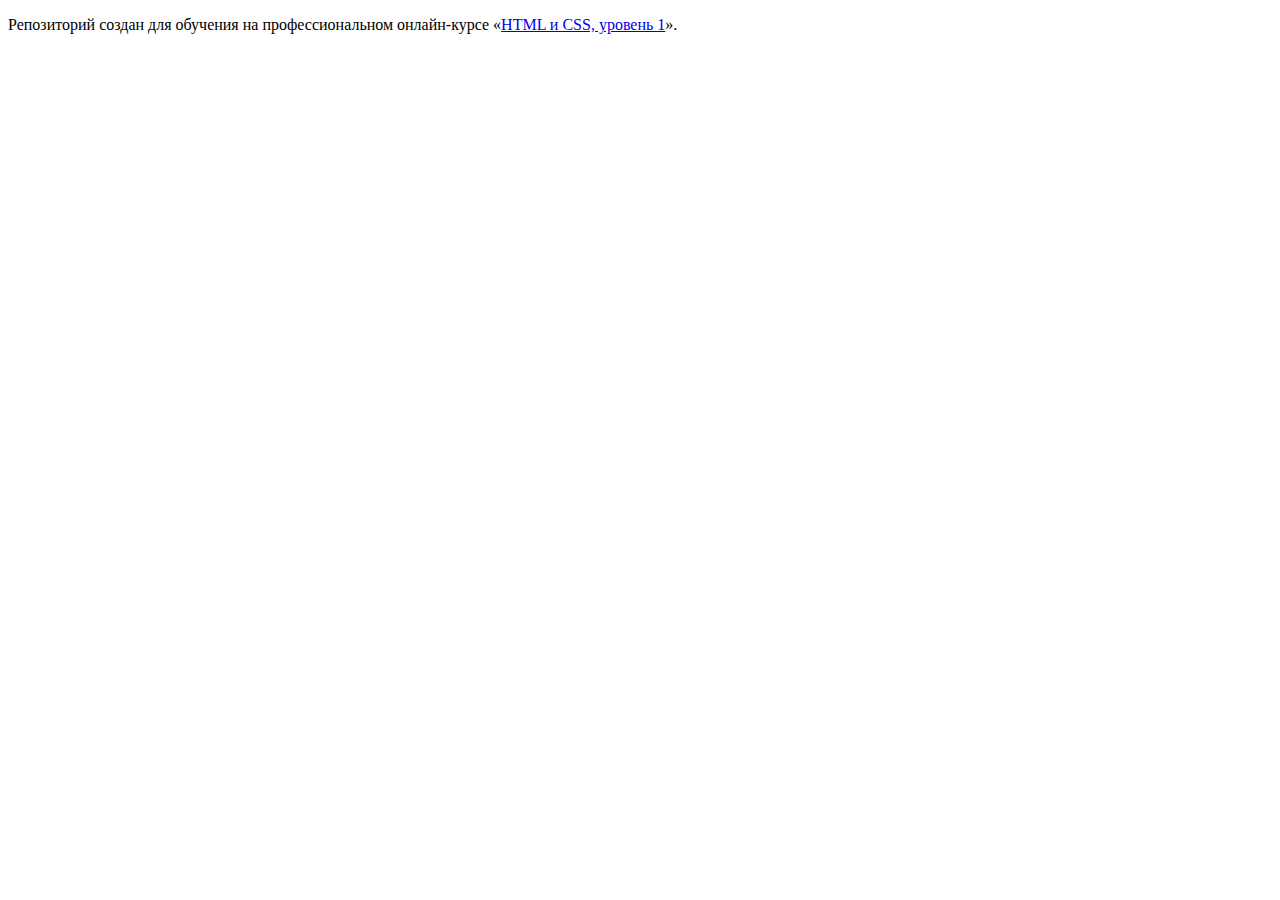
==== index.html @ 7f0ad696 ":hatching_chick:" ====
<!DOCTYPE html>
<html lang="ru">
  <head>
    <meta charset="utf-8">
    <title>HTML Academy: Глейси</title>
  </head>
  <body>

    <p>Репозиторий создан для обучения на профессиональном онлайн‑курсе «<a href="https://htmlacademy.ru/intensive/htmlcss">HTML и CSS, уровень 1</a>».</p>

  </body>
</html>
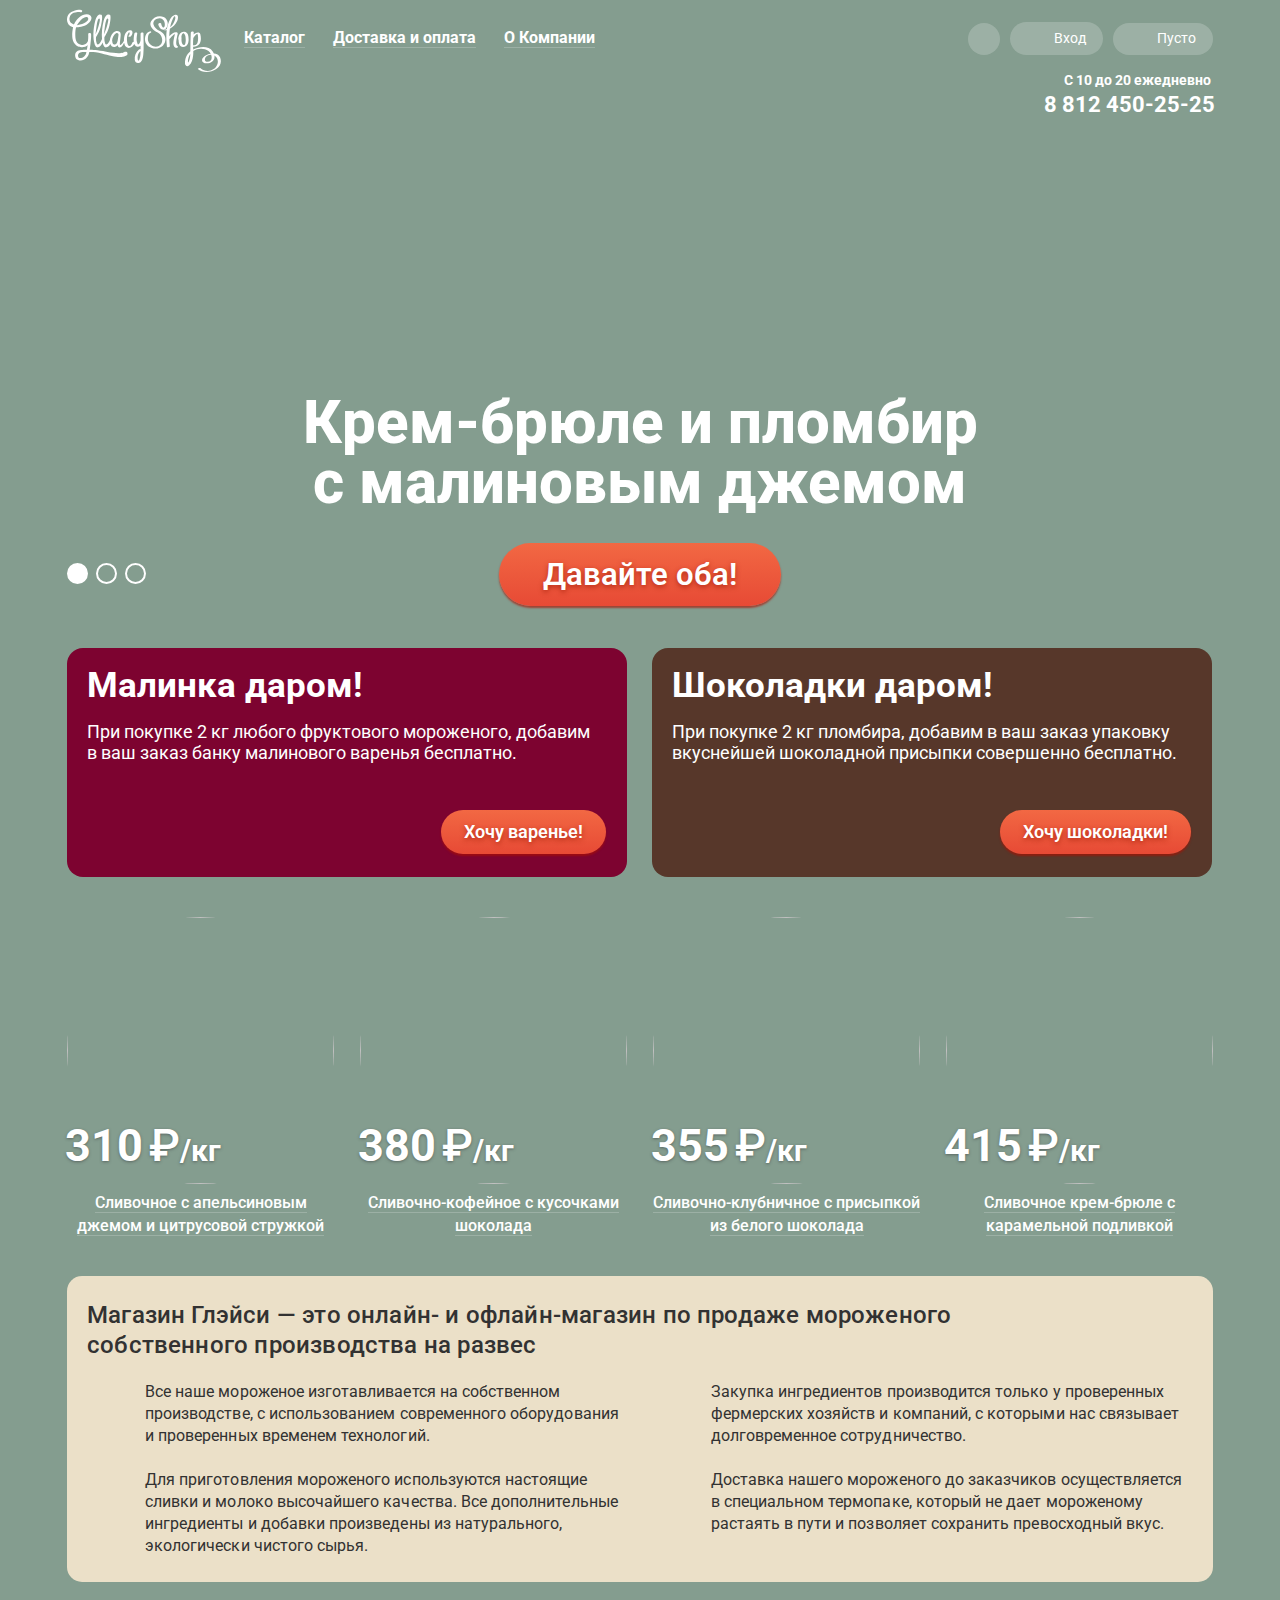
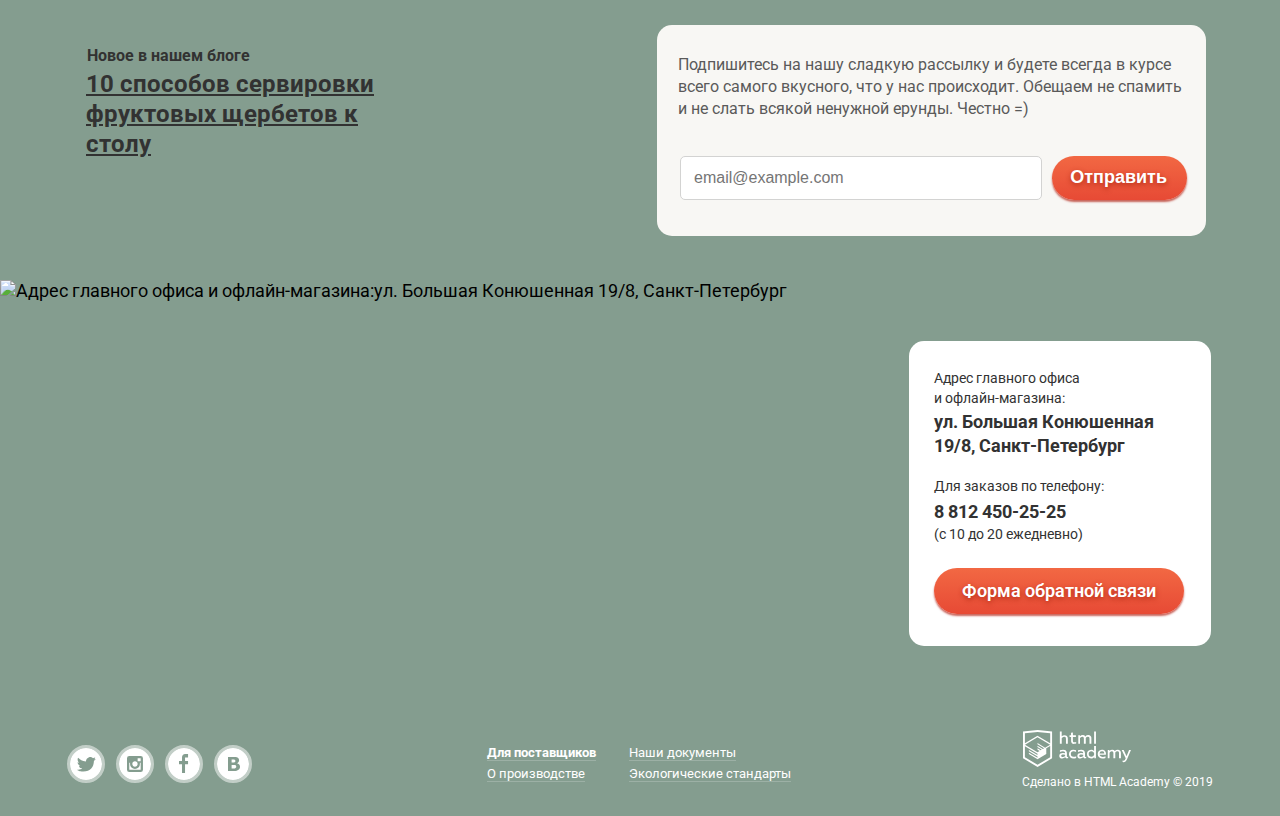
==== commit 428638db: "Дополнительные правки" ====
--- a/index.html
+++ b/index.html
@@ -1,12 +1,303 @@
 <!DOCTYPE html>
 <html lang="ru">
-  <head>
-    <meta charset="utf-8">
-    <title>HTML Academy: Глейси</title>
-  </head>
-  <body>
-
-    <p>Репозиторий создан для обучения на профессиональном онлайн‑курсе «<a href="https://htmlacademy.ru/intensive/htmlcss">HTML и CSS, уровень 1</a>».</p>
-
-  </body>
-</html>
+<head>
+  <meta charset="utf-8">
+  <title>Магазин мороженого «Глейси»</title>
+  <link href="https://fonts.googleapis.com/css?family=Roboto:400,500,700&display=swap&subset=cyrillic-ext" rel="stylesheet">
+  <link href="css/normalize.css" rel="stylesheet">
+  <link href="css/style.css" rel="stylesheet">
+</head>
+
+<body>
+  <input class="visually-hidden" type="radio" id="product-1" name="toggle" checked>
+  <input class="visually-hidden" type="radio" id="product-2" name="toggle">
+  <input class="visually-hidden" type="radio" id="product-3" name="toggle">
+  
+  <div class="site-wrapper">
+    <div class="container">
+      <header class="main-header">
+          <nav class="main-navigation">
+            <div class="logo" aria-label="логотип Gllacy Shop">
+               <svg xmlns="http://www.w3.org/2000/svg" width="154" height="64" viewBox="0 0 154 64">
+                  <g fill="#FFF">
+                      <path d="M59.292 42.755c-.833-.25-2.153.373-2.153.373s-3.027 2.513-17.84-.378c-10.908-2.129-16.583-1.917-16.583-1.917s1.833-12.5 1.333-16c0 0 0-.917-1.083-.917s-1.75.417-1.75 1 .167 4.417-.25 7.083c0 0-1.417 4.251-6.167 3.917s-5.75-3.75-6.167-6.083-.666-8.833.584-11.5c0 0 7.167.25 11.667-3.583s4.25-7.167 2.083-8.583S15.883 5 12.049 8.5s-5.083 7-5.083 7-5.625-1.208-4.333-7.083C3.982 2.277 12.393 3 12.393 3c1.75.333 1.823.5 2.406-.083s1-2.083-1.75-2.167S2.049 2.021.466 7.5c-1.685 5.828 1.435 9.997 5.622 10.643 0 0-2.288 10.107.545 15.107s6.94 4.917 8.595 4.917 4.572-.916 5.405-2.25c0 0-.393 3.581-.724 4.88 0 0-6.935-.095-9.109 1.036-3.688 1.917-2.917 6.48-1.5 8.104 1.204 1.38 4.812 2.125 7.417.896 2.705-1.277 4.865-3.739 5.549-7.697 0 0 6.368-.469 12.534 1.364s14.756 3.556 17.34 3.556 8.046-.738 8.327-2.889c.186-1.438-.342-2.162-1.175-2.412zM15.862 9.328s3.281-2.5 4.844-.938c0 0 1.25 1.281.094 2.812-.656.869-2.396 3.589-10.656 4.938-.001.001 2.593-4.562 5.718-6.812zm.265 38.906s-4.531 2.469-5.047-.875c-.333-2.158.89-3.18 1.687-3.57s1.875-.879 6.579-.711c0 0 0 3.328-3.219 5.156z"/>
+                      <path d="M73.576 24.477l-.002 6.77c-.007.038-.019.075-.021.115-.035.931-.418 1.734-.861 2.537a5.56 5.56 0 0 1-1.18 1.463c-.533.469-.877-.564-1.078-.985-1.391-2.915-.726-6.812-.187-9.862.257-1.454-2.706-1.077-2.936.222-.334 1.888-.869 5.118-.547 7.906-.587.101-1.167.366-1.341.737-.511 1.088-2.009 4.704-3.833 3.258-1.319-1.046-1.461-3.743-1.6-5.268-.191-2.111.154-4.267.816-6.266-.058.173 1.14-2.823 1.67-1.703.326.69.032 2.641-.608 3.122-1.571 1.182.875 1.67 1.824.956 1.802-1.356 3.05-5.708-.074-6.232-3.464-.581-5.438 2.923-6.163 5.697-.335 1.279-.563 3.074-.504 4.886-.481.832-2.097 3.533-3.047 4.026-1.125.584-1.104-.229-1.062-.75s.542-5.146.813-8.271c.175-2.014-.062-2.771-.5-3.646s-3.994-2.825-7.146.833c-2.183 2.534-2.912 4.927-3.08 7.054-.213.425-.443.873-.71 1.362-1.5 2.75-3.384 3.909-4.062 2-.594-1.672-.906-3.703-.75-6.188.005-.088 3.5-5 5.062-11.75s1.25-10.062.438-10.625-4.25-1.938-6.312 6.25c-1.523 6.047-2.137 12.5-1.565 17.879a41.603 41.603 0 0 1-1.229 2.434c-1.5 2.75-3.384 3.909-4.062 2-.594-1.672-.906-3.703-.75-6.188.005-.088 3.5-5 5.062-11.75s1.25-10.062.438-10.625-4.25-1.938-6.312 6.25-2.465 17.126-.5 23.125c0 0 1.081 3.375 3.103 3.125 1.671-.207 3.656-1.846 4.829-4.906.144.615.301 1.215.487 1.781 0 0 1.081 3.375 3.103 3.125 1.376-.17 2.964-1.32 4.14-3.423.711 1.839 2.239 3.34 4.213 2.985 2.667-.479 3.218-1.932 3.218-1.932s-.051 2.383 1.657 2.383c1.525 0 2.729-.889 3.938-3.159.409-.77.642-1.218.773-1.481.356 2.144 1.241 4.055 3.018 4.83 2.976 1.298 5.62-1.172 7.167-3.608.473 1.199 1.24 2.156 2.461 2.616 1.338.505 2.659.013 3.772-.928-.005 1.173-.016 2.346-.026 3.519-.584.001-1.239.143-1.547.415-3.203 2.825-4.598 6.241-4.195 10.521.233 2.48 2.576 3.597 4.725 2.662 3.101-1.35 3.57-6.021 3.83-8.836.625-6.829.139-13.939.139-20.791 0-1.293-2.906-.702-2.906.329zM30.252 13.281c.688-2.656 1.329-3.719 1.954-3.719s.938.719.469 3-1.987 8.626-4.094 12.75c0 0 .983-9.374 1.671-12.031zm8.418 0c.688-2.656 1.329-3.719 1.954-3.719s.938.719.469 3-1.987 8.626-4.094 12.75c0 0 .984-9.374 1.671-12.031zm12.859 12.427c-.074.58-.459 4.292-.959 6.292s-.953 2.78-2.583 3.438c-1.704.688-2.438-1.418-2.438-1.418-1.146-3.208.396-6.042 1.667-7.919s2.573-2.096 3.312-1.955a1.36 1.36 0 0 1 1.001 1.562zm21.972 18.056c-.038 2.683-.381 5.377-1.579 7.81-.701.146-1.029-.117-1.239-1.237a10.734 10.734 0 0 1 .049-3.251c.24-2.021 1.382-3.736 2.783-5.153-.007.61-.005 1.22-.014 1.831zM92.301 21.649c-2.541-1.229-4.811-3.29-5.715-6-1.279-3.827 2.928-6.647 6.275-6.474 3.488.181 5.137 3.625 4.967 6.709-.061 1.095-.748 3.557-2.096 2.277-.951-.906-1.369-2.375-1.566-3.632-.191-1.21-3.1-.495-2.898.776.578 3.657 4.527 7.689 7.898 3.863 3.014-3.418 1.656-9.462-2.574-11.233-4.523-1.893-10.135.077-12.529 4.327-2.732 4.85 2.748 9.598 6.629 11.321 6.225 3.338 6.455 14.054-1.818 14.126-3.43.03-6.619-2.438-7.693-5.609-.572-1.688-.279-7.553 2.014-8.003 1.807-.354 1.311-2.04-.453-1.693-3.713.727-5.08 5.515-4.721 8.858.576 5.341 5.578 8.339 10.631 8.295 4.682-.041 8.654-2.929 9.625-7.549.938-4.482-1.912-8.768-5.976-10.359z"/>
+                      <path d="M110.881 37.532c-2.855-1.552-1.223-7.563-.791-9.875.279-1.492 1.555-3.794-.494-4.296-2.385-.584-5.223 1.687-7.277 3.858.012-2.506.17-4.999.553-7.478 3.088-1.576 5.4-3.821 7.182-7.395 1.295-2.604 1.941-7.971-2.461-6.422-3.986 1.403-5.377 6.017-6.619 9.688a29.258 29.258 0 0 0-1.094 4.378c-.398.16-.803.312-1.219.44-1.658.512-1.441 1.407.238.89.275-.085.543-.173.809-.263-.793 5.612-.256 11.49.248 17.02.049.54 2.969-.001 2.898-.777-.227-2.468-.414-4.922-.496-7.364.283-.104.52-.236.633-.387.889-1.175 1.982-2.203 3.08-3.177.299-.261.605-.513.92-.755l.459-.339c.674-.53.799-.543.381-.04-.061.916-.459 1.93-.625 2.832-.549 2.992-2.127 8.889 1.346 10.775.745.403 3.43-.715 2.329-1.313zm-6.486-24.101c.305-.897.715-1.77 1.094-2.636.473-1.082 1.73-4.768 2.645-3.004.729 1.404-.426 3.717-.938 5.067-.83 2.185-2.254 3.95-4.047 5.297.31-1.58.714-3.155 1.246-4.724z"/>
+                      <path d="M121.635 30.527c.006-3.288-.375-7.506-4.303-7.863-4.309-.392-6.006 4.123-6.064 7.49-.004.274.135.456.35.569-.004 3.15.76 7.26 4.508 7.197 4.181-.068 5.505-3.714 5.509-7.393zm-4.998 5.475c-2.441-.971-2.219-5.203-2.053-7.24a.542.542 0 0 0-.246-.525c.301-2.017 1.082-5.03 2.863-3.506 1.416 1.211 1.445 4.148 1.521 5.835.053 1.144-.105 6.224-2.085 5.436zM153.135 48.58c-1.127-2.886-3.588-3.994-6.293-4.128a12.032 12.032 0 0 0-1.133-2.076c-3.91-5.788-13.189-5.019-19.475-1.948-.041-.913-.09-1.824-.129-2.73 2.533.127 5-.852 6.502-2.997 1.676-2.395 1.434-6.632.777-9.314-.619-2.525-3.088-2.072-4.93-1.234-.656.298-1.279.744-1.865 1.261.055-.672.111-1.345.16-2.014.111-1.542-2.842-1.153-2.941.203-.453 6.196-.297 12.366-.441 18.54-4.271 3.862-5.348 7.501-5.391 12.06-.02 2.271 1.934 3.961 3.982 2.386 2.895-2.224 3.771-6.629 4.172-9.984.178-1.491.197-3.009.16-4.528 4.49-2.941 10.635-3.149 15.205-.1.938.626 1.711 1.594 2.262 2.696-1.688.3-3.311.855-4.613 1.482-1.713.825-4.256 2.765-4.131 4.936.098 1.69 1.029 2.638 2.283 2.979.078.033.17.063.299.084 6.135.995 10.703-2.626 9.828-7.737 2.984 1.625 4.107 5.405 3.043 8.66-2.387 7.304-11.584 8.932-16.949 4.054-.574-.523-3.184.577-2.729.992 7.786 7.076 27.058.53 22.347-11.543zm-29.944-1.775c-.102 1.738-.459 3.549-1.145 5.143a22.06 22.06 0 0 1-.801 1.598s-.26.064-.316-.717c.025-2.858.809-5.577 2.346-7.892-.025.623-.048 1.245-.084 1.868zm3.129-17.858a.768.768 0 0 0 .146-.172c.516-.917 1.207-1.728 1.908-2.507.527-.586 1.119-1.138 1.803-1.539.324.162.654.991.777 2.131.303 2.772.439 10.096-3.945 9.407-.209-.033-.57.043-.947.171v-.039c-.06-2.478.075-4.967.258-7.452zm13.08 23.744c-.016-.003-.037-.001-.055-.003-1.689-.398-1.502-1.99-1.289-3.086.492-2.524 3.576-3.883 6.117-3.959 1.284 3.567.296 7.87-4.773 7.048z"/>
+                  </g>
+                </svg>
+            </div>
+     
+            <ul class="site-navigation">
+              <li class="site-navigation-item"><a class="site-navigation-link" href="catalog.html">Каталог</a>
+                <ul class="sub-menu">
+                  <li><span>Новинки</span></li>
+                  <li><a href="catalog.html">Сливочное</a></li>
+                  <li><a href="#">Щербеты</a></li>
+                  <li><a href="#">Фруктовый лед</a></li>
+                  <li><a href="#">Мелорин</a></li>
+                </ul>
+              </li>
+              <li class="site-navigation-item"><a class="site-navigation-link" href="#">Доставка и оплата</a></li>
+              <li class="site-navigation-item"><a class="site-navigation-link" href="#">О Компании</a></li>
+            </ul>
+
+            <ul class="user-navigation">
+              <li class="icon-search">
+                <span class="visually-hidden" aria-label="Поиск по сайту" tabindex="0">Поиск</span>
+                <div class="site-search">
+                  <form action="https://echo.htmlacademy.ru" method="get">
+                    <input type="search" placeholder="Крем-брюле">
+                  </form>
+                </div>
+              </li>
+              <li class="login-icon" tabindex="0"><span>Вход</span>
+                <div class="site-login">
+                  <h2 class="visually-hidden">Личный кабинет</h2>
+                  <form class="login-form" action="https://echo.htmlacademy.ru" method="post">
+                    <p>
+                      <label class="visually-hidden" for="user-login">Логин</label>
+                      <input id="user-login" type="text" name="login" placeholder="email@example.com">
+                    </p>
+                    <p>
+                      <label class="visually-hidden" for="user-password">Пароль</label>
+                      <input id="user-password" type="password" name="password" placeholder="••••••••">
+                    </p>
+                  <div class="login-btn-block">  
+                    <button class="button" type="submit">Войти</button>
+                    <p class="login-help">
+                      <a class="restore" href="#">Забыли пароль?</a>
+                      <a class="registration" href="#">Новая регистрация</a>
+                    </p>
+                  </div>
+                </form>
+              </div>
+              </li>
+
+              <li class="icon-cart" aria-label="Корзина" tabindex="0" ><span>Пусто</span></li>
+            </ul>
+          </nav>
+
+        <div class="phone">
+          <p>C 10 до 20 ежедневно</p>
+          <a class="phone-number" href="tel:+78124502525" aria-label="Номер телефона 8-812-450-25-25">8 812 450-25-25</a>
+        </div>
+      </header>
+      
+        <h1 class="visually-hidden">Магазин мороженого</h1>
+        <section class="slider">
+          <div class="slider-controls">
+            <label for="product-1">Первый</label>
+            <label for="product-2">Второй</label>
+            <label for="product-3">Третий</label>
+          </div>
+          <ul class="slide-list">
+            <li class="slider-item slide" id="slide1">
+              <h3 class="slide-title">Крем-брюле и пломбир с малиновым джемом</h3>
+              <a class="button" href="#">Давайте оба!</a>
+            </li>
+            <li class="slider-item slide" id="slide2">
+              <h3 class="slide-title">Шоколадный пломбир и лимонный сорбет</h3>
+              <a class="button" href="#">Давайте оба!</a>
+            </li>
+            <li class="slider-item slide" id="slide3">
+              <h3 class="slide-title">Пломбир с помадкой и клубничный щербет</h3>
+              <a class="button" href="#">Давайте оба!</a>
+            </li>
+          </ul>
+        </section>
+        
+        <div class="index-columns">
+          <div class="column-raspberries">
+            <h3 class="column-header">Малинка даром!</h3>
+            <p>При покупке 2 кг любого фруктового мороженого, добавим в&nbsp;ваш заказ банку малинового варенья бесплатно.
+            </p>
+            <a class="button"  href="#">Хочу варенье!</a>
+          </div>
+          <div class="column-chocolate">
+            <h3 class="column-header">Шоколадки даром!</h3>
+            <p>При покупке 2 кг пломбира, добавим в ваш заказ упаковку вкуснейшей шоколадной присыпки совершенно бесплатно.
+            </p>
+            <a class="button"  href="#">Хочу шоколадки!</a>
+          </div>
+        </div>
+        
+        <section class="catalog">
+          <ul class="catalog-list">
+            <li class="catalog-item hit">
+              <div class="catalog-image-container">
+                <img src="img/item-1.jpg" width="267" height="267" alt="">
+                <p class="catalog-item-price"><span>310<span class="rub">&#8381;</span></span>/кг</p> 
+              </div>
+              <a class="catalog-item-title" href="catalog-item.html">Сливочное с апельсиновым джемом и цитрусовой стружкой</a>
+              <a href="catalog-item.html" class="button">Быстрый просмотр</a>
+            </li>
+            <li class="catalog-item hit">
+              <div class="catalog-image-container">
+                <img src="img/item-2.jpg" width="267" height="267" alt="">
+                <p class="catalog-item-price"><span>380<span class="rub">&#8381;</span></span>/кг</p>
+              </div>
+                <a class="catalog-item-title" href="catalog-item.html">Сливочно-кофейное с кусочками шоколада</a>
+                <a href="catalog-item.html" class="button">Быстрый просмотр</a>
+            </li>
+            <li class="catalog-item hit">
+              <div class="catalog-image-container">  
+                <img src="img/item-3.jpg" width="267" height="267" alt="">
+                <p class="catalog-item-price"><span>355<span class="rub">&#8381;</span></span>/кг</p>
+              </div>
+                <a class="catalog-item-title" href="catalog-item.html">Сливочно-клубничное с присыпкой из белого шоколада</a>
+                <a href="catalog-item.html" class="button">Быстрый просмотр</a>
+            </li>
+            <li class="catalog-item hit">
+              <div class="catalog-image-container">  
+                <img src="img/item-4.jpg" width="267" height="267" alt="">
+                <p class="catalog-item-price"><span>415<span class="rub">&#8381;</span></span>/кг</p>
+              </div>
+                <a class="catalog-item-title" href="catalog-item.html">Сливочное крем-брюле с карамельной подливкой</a>
+                <a href="catalog-item.html" class="button">Быстрый просмотр</a>
+            </li>
+          </ul>
+        </section>
+
+        <section class="features">
+          <h3>Магазин Глэйси — это онлайн- и офлайн-магазин по продаже мороженого собственного производства на развес</h3>
+
+          <ul class="features-list">
+            <li class="features-element">
+              <p class="feature-icon-icecream">Все наше мороженое изготавливается на собственном производстве, с использованием современного оборудования и проверенных временем технологий.</p>
+            </li>
+            <li class="features-element">
+              <p class="feature-icon-cow">Закупка ингредиентов  производится только у проверенных фермерских хозяйств и компаний, с которыми нас связывает долговременное сотрудничество.</p>
+            </li>
+            <li class="features-element">
+              <p class="feature-icon-leaf">Для приготовления мороженого используются настоящие сливки и молоко высочайшего качества. Все дополнительные ингредиенты и добавки произведены из натурального, экологически чистого сырья.</p>
+            </li>
+            <li class="features-element">
+              <p class="feature-icon-termo">Доставка нашего мороженого до заказчиков осуществляется в специальном термопаке, который не дает мороженому растаять в пути и позволяет сохранить превосходный вкус.</p> 
+            </li>
+          </ul>
+        </section>
+        
+        <div class="index-columns">
+        <article class="blog-news">
+          <h3>Новое в нашем блоге</h3>
+          <a href="#"><span>10&nbsp;способов&nbsp;сервировки фруктовых щербетов к столу</span></a>
+        </article>
+
+        <section class="newsletter">
+          <div class="newsletter-background">
+          <p>Подпишитесь на нашу сладкую рассылку и будете всегда в курсе всего самого вкусного, что у нас происходит. Обещаем&nbsp;не&nbsp;спамить и&nbsp;не слать всякой ненужной ерунды. Честно =)</p>  
+          <form action="https://echo.htmlacademy.ru/courses" method="post">
+            <label class="email visually-hidden" for="email"></label>
+            <input type="email" id="email" name="email" placeholder="email@example.com" value=""/> 
+            <button class="button" type="submit" value="Отправить">Отправить</button>    
+          </form>
+        </div>
+        </section>
+      </div>
+
+    </div>
+   
+
+    <div class="map">
+      <iframe src="https://www.google.com/maps/embed?pb=!1m18!1m12!1m3!1d1998.6271085649978!2d30.32384133311327!3d59.93832952619694!2m3!1f0!2f0!3f0!3m2!1i1024!2i768!4f13.1!3m3!1m2!1s0x4696310fca145cc1%3A0x42b32648d8238007!2z0JHQvtC70YzRiNCw0Y8g0JrQvtC90Y7RiNC10L3QvdCw0Y8g0YPQuy4sIDE5LzgsINCh0LDQvdC60YIt0J_QtdGC0LXRgNCx0YPRgNCzLCAxOTExODY!5e0!3m2!1sru!2sru!4v1582810700700!5m2!1sru!2sru" style="border:0;" allowfullscreen=""></iframe>
+      <img src="img/map.png" width="1200" height="430" alt="Адрес главного офиса и офлайн-магазина:ул. Большая Конюшенная 19/8, Санкт-Петербург">
+    
+      <div class="feedback-container">
+        <div class="feedback">
+          <p>Адрес главного офиса и&nbsp;офлайн-магазина:</p>
+          <span class="feedback-adress">ул. Большая Конюшенная 19/8, Санкт-Петербург</span>
+          <p>Для заказов по телефону:</p>
+          <a class="feedback-phone" href="tel:+78124502525" aria-label="Номер телефона 8-812-450-25-25">8 812 450-25-25</a>
+          <p>(с 10 до 20 ежедневно)</p>
+          <a class="button feedback-button" href="">Форма обратной связи</a>
+        </div>
+      </div>
+
+    </div>
+
+<footer class="main-footer">
+  <ul class="socials" aria-label="Социальные сети">
+    <li>
+      <a class="social-button" href="#" aria-label="Твиттер">
+        <svg xmlns="http://www.w3.org/2000/svg" width="32" height="32" viewBox="0 0 32 32">
+          <path fill="#FFF" d="M16 0C7.164 0 0 7.164 0 16c0 8.837 7.164 16 16 16 8.837 0 16-7.163 16-16 0-8.836-7.163-16-16-16zm7.944 12.809c-.251 6.516-3.463 10.832-10.992 10.702h-.486c-.447 0-4.543-.443-5.344-1.823 2.479.19 4.247-.406 5.12-1.136-1.048-.289-2.923-.461-3.251-2.848.384.104.618.221 1.299.113-1.307-.824-2.758-1.519-2.679-3.643.311.317 1.164.518 1.46.457-.768-.233-2.149-3.244-.974-4.781 1.984 1.79 4.075 3.482 7.804 3.643.227-2.214 1.24-3.699 3.168-4.325 1.84-.479 3.255.26 3.901 1.138.737-.224 1.453-.466 2.193-.685-.004.833-.569 1.463-.935 1.709.747.165 1.423-.475 1.423-.475-.184.963-1.094 1.725-1.707 1.954z"/>
+        </svg>
+      </a>
+    </li>
+    <li>
+      <a class="social-button" href="#" aria-label="Инстаграм">
+        <svg xmlns="http://www.w3.org/2000/svg" width="32" height="32" viewBox="0 0 32 32">
+          <g fill="#FFF">
+            <path d="M20.916 16a4.938 4.938 0 1 1-9.877 0c0-.394.051-.773.138-1.14h-.897v6.838h11.396V14.86h-.897c.086.367.137.746.137 1.14z"/>
+            <path d="M15.978 18.659c1.466 0 2.659-1.193 2.659-2.659s-1.193-2.659-2.659-2.659c-1.466 0-2.659 1.193-2.659 2.659s1.192 2.659 2.659 2.659zM18.637 10.302h3.039v3.039h-3.039z"/>
+            <path d="M16 0C7.164 0 0 7.164 0 16c0 8.837 7.164 16 16 16 8.837 0 16-7.163 16-16 0-8.836-7.163-16-16-16zm7.955 21.698a2.285 2.285 0 0 1-2.279 2.279H10.279A2.285 2.285 0 0 1 8 21.698V10.302a2.286 2.286 0 0 1 2.279-2.279h11.396a2.286 2.286 0 0 1 2.279 2.279v11.396z"/>
+          </g>
+        </svg>
+      </a>
+    </li>
+    <li>
+      <a class="social-button" href="#" aria-label="Фейсбук">
+        <svg xmlns="http://www.w3.org/2000/svg" width="32" height="32" viewBox="0 0 32 32">
+          <path fill="#FFF" d="M16 0C7.164 0 0 7.163 0 16s7.164 16 16 16c8.837 0 16-7.164 16-16S24.837 0 16 0zm4.062 9.455h-3.021v3.444h3.021v3.445h-3.021v8.61H14.02v-8.61H11v-3.445h3.021V9.455c0-1.902 1.353-3.445 3.021-3.445h3.021v3.445z"/>
+        </svg>
+      </a>
+    </li>
+    <li>
+      <a class="social-button" href="#" aria-label="Вконтакте">
+        <svg xmlns="http://www.w3.org/2000/svg" width="32" height="32" viewBox="0 0 32 32">
+          <g fill="#FFF">
+              <path d="M16.637 14.495c.402-.019.719-.082.951-.188.326-.145.54-.33.641-.559.101-.229.15-.496.15-.797 0-.232-.058-.465-.174-.697-.116-.232-.322-.405-.617-.517-.264-.1-.592-.155-.984-.165a76.242 76.242 0 0 0-1.652-.014h-.339v2.965h.565c.571 0 1.057-.009 1.459-.028zM18.118 17.084c-.282-.081-.672-.125-1.166-.132a127.97 127.97 0 0 0-1.55-.009h-.79v3.493h.264c1.014 0 1.74-.003 2.18-.009a3.2 3.2 0 0 0 1.212-.245c.377-.157.633-.364.774-.625s.214-.562.214-.9c0-.446-.088-.788-.261-1.03-.17-.241-.464-.423-.877-.543z"/>
+              <path d="M16 0C7.164 0 0 7.164 0 16c0 8.837 7.164 16 16 16 8.837 0 16-7.163 16-16 0-8.836-7.163-16-16-16zm6.602 20.531a3.73 3.73 0 0 1-1.124 1.327c-.552.415-1.161.71-1.823.886s-1.501.264-2.519.264h-6.121V8.987h5.443c1.13 0 1.957.038 2.48.113a5.126 5.126 0 0 1 1.561.5c.533.27.929.632 1.189 1.087.26.455.392.975.392 1.558 0 .678-.179 1.278-.536 1.795-.358.518-.863.92-1.517 1.208v.075c.917.182 1.642.559 2.179 1.13.537.571.807 1.325.807 2.261 0 .678-.138 1.283-.411 1.817z"/>
+          </g>
+        </svg>
+      </a>
+    </li>
+  </ul>
+
+  <ul class="information">
+    <li class="icon-heart"><a href="#">Для поставщиков</a></li>
+    <li><a href="#">Наши документы</a></li>
+    <li><a href="#">О производстве</a></li>
+    <li><a href="#">Экологические стандарты</a></li>
+  </ul>
+
+  <div class="copyright"> 
+    <a class="copyright-logo" href="https://htmlacademy.ru/intensive/htmlcss">
+      <svg id="Layer_1" data-name="Layer 1" xmlns="http://www.w3.org/2000/svg" width="108" height="39" viewBox="0 0 108.08 36.85">
+        <path fill="#ffffff" d="M44.61,26.88a2,2,0,0,0,.55-0.1v1.33a3.25,3.25,0,0,1-1.18.21,1.67,1.67,0,0,1-1.67-1,4.84,4.84,0,0,1-3.14,1.08c-1.51,0-2.91-.83-2.91-2.55,0-2.13,2-2.79,3.71-2.79a11.08,11.08,0,0,1,2.17.25v-0.3c0-1-.76-1.77-2.19-1.77a7.42,7.42,0,0,0-3,.64v-1.7a10.21,10.21,0,0,1,3.19-.55c2.36,0,3.81,1.12,3.81,3.65v3a0.54,0.54,0,0,0,.49.59h0.17Zm-6.44-1.13A1.35,1.35,0,0,0,39.63,27h0.11a3.39,3.39,0,0,0,2.41-1V24.58a9.72,9.72,0,0,0-1.81-.21c-1,0-2.16.33-2.16,1.38h0Zm12.36-6.11a5,5,0,0,1,2.57.64V22a4.08,4.08,0,0,0-2.3-.7,2.75,2.75,0,1,0,0,5.49,5,5,0,0,0,2.43-.64v1.71a6.27,6.27,0,0,1-2.76.57A4.21,4.21,0,0,1,46,24.51q0-.21,0-0.41a4.32,4.32,0,0,1,4.18-4.46h0.38Zm12.17,7.24a2,2,0,0,0,.55-0.1v1.33a3.25,3.25,0,0,1-1.18.21,1.67,1.67,0,0,1-1.67-1,4.84,4.84,0,0,1-3.14,1.08c-1.51,0-2.91-.83-2.91-2.55,0-2.13,2-2.79,3.71-2.79a11.08,11.08,0,0,1,2.17.25v-0.3c0-1-.76-1.77-2.19-1.77a7.42,7.42,0,0,0-3,.64v-1.7a10.21,10.21,0,0,1,3.19-.55c2.36,0,3.81,1.12,3.81,3.65v3a0.54,0.54,0,0,0,.49.59h0.17Zm-6.44-1.13A1.35,1.35,0,0,0,57.73,27h0.11a3.39,3.39,0,0,0,2.41-1V24.58a9.72,9.72,0,0,0-1.81-.21c-1.06,0-2.16.33-2.16,1.38h0ZM73,16V28.2H71.35V26.88a3.88,3.88,0,0,1-3.19,1.54,4.4,4.4,0,0,1,0-8.78,3.81,3.81,0,0,1,3,1.3V16H73Zm-4.53,5.22a2.76,2.76,0,1,0,0,5.52A2.86,2.86,0,0,0,71.15,25V23A2.91,2.91,0,0,0,68.49,21.27ZM79,19.64c3.31,0,4.46,2.68,3.92,5.09H76.7c0.21,1.5,1.67,2.11,3.19,2.11a6.11,6.11,0,0,0,2.64-.59v1.6a7.14,7.14,0,0,1-3,.57C77,28.42,74.78,27,74.78,24a4.18,4.18,0,0,1,4-4.39H79Zm0.09,1.54a2.28,2.28,0,0,0-2.44,2.1v0.06H81.3A2,2,0,0,0,79.13,21.18Zm5.73,7V19.87h1.65v1a3.81,3.81,0,0,1,2.78-1.27A2.86,2.86,0,0,1,91.89,21a4.12,4.12,0,0,1,2.91-1.33A3.06,3.06,0,0,1,98,23V28.2h-1.9V23.05a1.59,1.59,0,0,0-1.42-1.75H94.42a2.8,2.8,0,0,0-2.07,1.12V28.2h-1.9V23.05A1.59,1.59,0,0,0,89,21.31H88.8a3,3,0,0,0-2.21,1.29v5.63H84.86Zm21.31-8.33h1.9l-3.91,9.46c-0.9,2.17-2.09,2.86-3.35,2.86a4.76,4.76,0,0,1-1.1-.14V30.46a2.86,2.86,0,0,0,.85.12c0.9,0,1.58-.64,2.07-1.9l0.17-.42-4-8.4h2l2.86,6.29ZM38.73,1.46V6.22a3.81,3.81,0,0,1,2.7-1.14,3.25,3.25,0,0,1,3.44,3.4v5.15H43V8.72a1.81,1.81,0,0,0-1.61-2h-0.3a2.93,2.93,0,0,0-2.32,1.39v5.52h-1.9V1.46h1.9ZM49.94,2.31v3h3V6.91h-3v3.81c0,1.1.5,1.46,1.58,1.46a4.49,4.49,0,0,0,1.69-.33v1.6A6.8,6.8,0,0,1,51,13.8a2.55,2.55,0,0,1-2.86-2.74V6.89H46.58V5.26h1.5V2.74Zm5.4,11.31V5.28H57v1A3.81,3.81,0,0,1,59.77,5a2.86,2.86,0,0,1,2.6,1.33A4.12,4.12,0,0,1,65.28,5,3.06,3.06,0,0,1,68.44,8.4v5.21h-1.9V8.46a1.59,1.59,0,0,0-1.42-1.75H64.89a2.8,2.8,0,0,0-2.07,1.12v5.78h-1.9V8.46A1.59,1.59,0,0,0,59.5,6.71H59.27A3,3,0,0,0,57.06,8v5.63H55.34ZM71.17,1.45H73V13.6H71.17V1.45ZM14.71,0H14.55L0,1.54V28.21l14.55,8.66,14.55-8.66V1.54Zm12.5,27.1L14.55,34.64,1.9,27.12V16.18l12.59,7.5V25L5.86,19.9v1.31l8.68,5.21v1.39L5.87,22.65V24l8.68,5.21,8.75-5.24V18.31L27.2,16V27.12Zm0-12.53-3.48,2-1.6,1L14.51,13v1.31L21,18.23H21l-0.14.09-1,.54-5.37-3.2V17l4.24,2.52-1,.67-3.2-1.9v1.31l2.1,1.24L14.5,22.1,2,14.65,14.51,7.11Zm0-1.32L14.49,5.76,1.91,13.25v-10L14.56,1.92,27.21,3.25v10h0Z" transform="translate(0 -0.02)"/>
+      </svg>
+    </a>
+    <p>Сделано в <a class="copyright-link" href="https://htmlacademy.ru/intensive/htmlcss">HTML Academy</a> © 2019</p>
+  </div>
+</footer>
+
+<div class="modal-overlay">
+  <section class="modal modal-feedback">
+    <p class="modal-description">Мы обязательно вам ответим!</p>
+    <form class="feedback-form" action="https://echo.htmlacademy.ru" method="post">
+      <p>
+        <label class="visually-hidden" for="user-name">Имя</label>
+        <input class="feedback-user-name" id="user-name" type="text" name="name" placeholder="Имя Фамилия">
+      </p>
+      <p>
+        <label class="visually-hidden" for="user-name">Электронная почта</label>
+        <input class="feedback-user-email" id="user-email" type="email" name="email" placeholder="email@example.com">
+      </p>
+      <p>
+        <label class="visually-hidden" for="feedback-text">Поле для текста</label>
+        <textarea class="feedback-user-text" name="feedback-text" id="feedback-text">В свободной форме</textarea>
+      </p>
+
+      <button class="button" type="submit">Отправить</button>
+    </form>
+    <button class="modal-close" type="button">
+      <span class="visually-hidden">Закрыть</span>
+    </button>
+  </section>
+</div>
+
+</div>
+<script src="js/form.js"></script>
+</body>
+</html>--- a/css/style.css
+++ b/css/style.css
@@ -0,0 +1,1991 @@
+
+@-webkit-keyframes bounce {
+    0% {
+      -webkit-transform: translateY(-2000px);
+              transform: translateY(-2000px);
+    }
+  
+    70% {
+      -webkit-transform: translateY(30px);
+              transform: translateY(30px);
+    }
+  
+    90% {
+      -webkit-transform: translateY(-10px);
+              transform: translateY(-10px);
+    }
+  
+    100% {
+      -webkit-transform: translateY(0);
+              transform: translateY(0);
+    }
+  }
+  
+  @keyframes bounce {
+    0% {
+      -webkit-transform: translateY(-2000px);
+              transform: translateY(-2000px);
+    }
+  
+    70% {
+      -webkit-transform: translateY(30px);
+              transform: translateY(30px);
+    }
+  
+    90% {
+      -webkit-transform: translateY(-10px);
+              transform: translateY(-10px);
+    }
+  
+    100% {
+      -webkit-transform: translateY(0);
+              transform: translateY(0);
+    }
+  }
+
+  
+  @-webkit-keyframes shake {
+    0%,
+    100% {
+      -webkit-transform: translateX(0);
+              transform: translateX(0);
+    }
+  
+    10%,
+    30%,
+    50%,
+    70%,
+    90% {
+      -webkit-transform: translateX(-10px);
+              transform: translateX(-10px);
+    }
+  
+    20%,
+    40%,
+    60%,
+    80% {
+      -webkit-transform: translateX(10px);
+              transform: translateX(10px);
+    }
+  }
+  
+  @keyframes shake {
+    0%,
+    100% {
+      -webkit-transform: translateX(0);
+              transform: translateX(0);
+    }
+  
+    10%,
+    30%,
+    50%,
+    70%,
+    90% {
+      -webkit-transform: translateX(-10px);
+              transform: translateX(-10px);
+    }
+  
+    20%,
+    40%,
+    60%,
+    80% {
+      -webkit-transform: translateX(10px);
+              transform: translateX(10px);
+    }
+  }
+
+body {
+    margin: 0;
+    width: 100%;
+    font-size: 18px;
+    line-height: 1.2;
+    font-family: "Roboto", "Arial", sans-serif;
+}
+
+.visually-hidden {
+    position: absolute;
+    width: 1px;
+    height: 1px;
+    clip: rect(0, 0, 0, 0);
+}
+
+.site-wrapper {
+    position: relative;
+    margin: 0 auto;
+    background-color: #849d8f;
+    background-image: url("../img/slide1.png");
+    background-repeat: no-repeat;
+    background-position: top center;
+    -webkit-transition: background-image 0.5s ease, background-color 0.5s ease;
+       -moz-transition: background-image 0.5s ease, background-color 0.5s ease;
+        -ms-transition: background-image 0.5s ease, background-color 0.5s ease;
+         -o-transition: background-image 0.5s ease, background-color 0.5s ease;
+            transition: background-image 0.5s ease, background-color 0.5s ease;
+}
+
+.site-wrapper::before,
+.site-wrapper::after {
+  content: "";
+  visibility: hidden;
+}
+
+.site-wrapper::before {
+  background-image: url("../img/slide2.png");
+}
+
+.site-wrapper::after {
+  background-image: url("../img/slide3.png");
+}
+
+.container {
+    position: relative;
+    width: 1200px;
+    margin: 0 auto;
+}
+
+.container-illumination {
+    background-image: url("../img/illumination.png");
+    background-attachment: fixed;
+    background-position: 0 0;
+    background-repeat: repeat-x;
+}
+
+
+.main-navigation {
+    display: flex;
+    align-items: center;
+}
+
+.main-navigation ul {
+    padding: 0;
+}
+
+.site-navigation {
+    position: relative;
+    display: flex;
+    flex-wrap: wrap;
+    align-items: center;
+    width: 100%;
+}
+
+.site-navigation,
+.user-navigation {
+    list-style: none;
+    display: flex;
+    flex-wrap: wrap;
+}
+
+.user-navigation {
+    display: flex;
+    justify-content: flex-end;
+    flex-wrap: wrap;
+    align-items: center;
+    width: 70%;
+    margin-right: 17px;
+}
+
+
+.site-navigation a {
+    display: block;
+    width: 100%;
+    color: #ffffff;
+    font-size: 16px;
+    line-height: 18px;
+    font-weight: bold;
+    border-bottom: 1px solid  rgba(255,255,255,0.2);
+    text-decoration: none;
+}
+
+
+.user-navigation li {
+    display: block;
+    margin-right: 10px;
+    font-size: 14px;
+}
+
+.site-navigation ul {
+    list-style: none;
+}
+
+.site-navigation-item {
+    margin-right: 1px;
+    padding: 7px 14px 7px 13px;
+    border-radius: 20px;
+}
+
+.site-navigation-link {
+    display: block;
+    text-decoration: none;
+    border-bottom: 1px solid rgba(255,255,255,0.2);
+    font-size: 16px;
+    line-height: 18px;
+    font-weight: 700;
+}
+
+.site-navigation-item:hover {
+    background-color: #f7f6f3;
+}
+
+.site-navigation-item:active {
+    background-color: #ededed;
+    box-shadow: inset 0px 2px 1px 0 #696969;
+}
+
+.site-navigation-item:hover .site-navigation-link {
+    color: #333333;
+}
+
+.sub-menu {
+    position: absolute;
+    top: 39px;
+    left: -7px;
+    z-index: 10;
+    display: none;
+    width: 143px;
+    min-height: 171px;
+    box-shadow: 0px 20px 20px 0 rgba(0, 0, 0, 0.4);
+    background-color: #f8f7f4;
+    border-radius: 5px;
+    box-sizing: border-box;
+    padding-bottom: 1px;
+}
+
+.sub-menu a {
+    display: block;
+    padding-top: 10px;
+    padding-bottom: 5px;
+    padding-left: 19px;
+    font-size: 14px;
+    line-height: 15px;
+    font-weight: normal;
+    white-space: nowrap;
+    color: #323232;
+    box-sizing: border-box;
+}
+
+.sub-menu span {
+    display: block;
+    margin-top: 5px;
+    padding-top: 5px;
+    padding-bottom: 11px;
+    padding-left: 18px;
+    font-size: 14px;
+    line-height: 16px;
+    font-weight: bold;
+    border-bottom: 1px solid rgba(50,50,50,0.2);
+}
+
+.sub-menu li {
+    min-height: 28px;
+}
+
+.site-navigation > li:hover .sub-menu {
+    display: block;
+    color: #323232;
+}
+
+.sub-menu li:hover a {
+    background-color: #fbded8;
+    border-radius: 0;
+}
+
+.sub-menu li:active a {
+    background-color: #f6b5a5;
+    border-radius: 0;
+}
+
+.active {
+    background-color: #d07058;
+}
+
+.icon-search {
+    position: relative;
+    padding: 16px;
+    background-color: rgba(255,255,255,0.2);
+    border-radius: 50%;
+}
+
+.icon-search::before {
+    position: absolute;
+    content: "";
+    left: 8px;
+    top: 7px;
+    width: 17px;
+    height: 17px;
+    background-image: url("../img/loupe.svg");
+    background-repeat: no-repeat;
+    background-position: 0 0;
+}
+
+.site-search {
+    position: absolute;
+    top: 37px;
+    right: 0;
+    z-index: 4;
+    display: none;
+    width: 341px;
+    height: 84px;
+    border-radius: 5px;
+    font-size: 14px;
+    line-height: 24px;
+
+    box-shadow: 0px 20px 20px 0 rgba(0, 0, 0, 0.4);
+    background-color: #f8f7f4;
+    color: #999999;
+}
+
+.icon-search:hover {
+    background-color: #f8f7f4;
+}
+
+.icon-search:hover::before {
+    background-image: url("../img/loupe-hover.svg");
+}
+
+.site-search input {
+    width: 311px;
+    height: 44px;
+    box-sizing: border-box;
+    padding-left: 13px;
+    padding-right: 15px;
+    padding-bottom: 3px;
+    margin-top: 20px;
+    margin-left: 15px;
+    border: 1px solid #d3d3d2;
+    color: #999999;
+    border-radius: 5px;
+    outline: none;
+}
+
+.icon-search:hover .site-search {
+    display: block;
+}
+
+.login-icon {
+    position: relative;
+    padding: 8px 17px 8px 16px;
+    background-color: rgba(255,255,255,0.2);
+    border-radius: 20px;
+}
+
+.login-icon span {
+    padding-left: 28px;
+}
+.login-icon,
+.icon-cart {
+    color: #ffffff;
+}
+.login-form {
+    margin-top: 20px;
+    margin-left: 1px;
+}
+
+.login-icon::before {
+    position: absolute;
+    content: "";
+    background-image: url("../img/login.svg");
+    background-repeat: no-repeat;
+    background-position: 0 0;
+    left: 16px;
+    top: 7px;
+    width: 21px;
+    height: 19px;
+}
+
+.login-icon:hover::before { 
+    background-image: url("../img/login-hover.svg");
+}
+
+.site-login {
+    position: absolute;
+    display: none;
+    top: 37px;
+    right: 0;
+    z-index: 4;
+    width: 277px;
+    height: 214px;
+    padding-right: 18px;
+    padding-left: 18px;
+    border-radius: 5px;
+    box-shadow: 0px 20px 20px 0 rgba(0, 0, 0, 0.4);
+    background-color: #f8f7f4;
+    color: #999999;
+    box-sizing: border-box;
+}
+.site-login input {
+    width: 241px;
+    height: 44px;
+    box-sizing: border-box;
+    padding-left: 13px;
+    padding-right: 15px;
+    padding-bottom: 3px;
+    border: 1px solid #d3d3d2;
+    color: #999999;
+    border-radius: 5px;
+    outline: none;
+    margin-bottom: 5px;
+}
+
+
+.login-btn-block {
+    display: flex;
+    flex-direction: row;
+    justify-content: space-between;
+    flex-wrap: nowrap;
+    width: 100%;
+}
+
+.login-btn-block .button {
+    font-size: 18px;
+    line-height: 24px;
+    outline: none;
+    min-height: 44px;
+    padding-top: 9px;
+    padding-right: 23px;
+    padding-bottom: 11px;
+    padding-left: 25px;
+    margin-right: 5px;
+   
+}
+
+.login-help {
+    display: flex;
+    flex-direction: column;
+    align-items: flex-start;
+    margin: 0;
+    padding: 0;
+}
+
+.restore, 
+.registration {
+    font-size: 13px;
+    line-height: 24px;
+    text-decoration: underline;
+    color: #323232;
+}
+
+.login-icon:hover .site-login {
+    display: block;
+}
+
+.icon-cart {
+    position: relative;
+    padding-top: 7px;
+    padding-right: 17px;
+    padding-bottom: 8px;
+    padding-left: 16px;
+    background-color: rgba(255,255,255,0.2);
+    border-radius: 20px;
+}
+
+.icon-cart span {
+    padding-left: 28px;
+}
+
+.icon-cart::before {
+    position: absolute;
+    content: "";
+    left: 16px;
+    top: 6px;
+    width: 21px;
+    height: 20px;
+    background-image: url("../img/cart.svg");
+    background-repeat: no-repeat;
+    background-position: 0 0;  
+} 
+
+.icon-cart-full {
+    position: relative;
+    padding-top: 7px;
+    padding-right: 17px;
+    padding-bottom: 8px;
+    padding-left: 44px;
+    background-color: #f8f7f4;
+    border-radius: 20px;
+    color: #323232;
+}
+
+.icon-cart-full::before {
+    position: absolute;
+    content: "";
+    left: 16px;
+    top: 7px;
+    width: 21px;
+    height: 20px;
+    background-image: url("../img/cart-full.png");
+    background-repeat: no-repeat;
+    background-position: 0 0;  
+} 
+
+.cart-block {
+    position: absolute;
+    top: 37px;
+    right: 0;
+    z-index: 10;
+    display: none;
+    padding-top: 20px;
+    width: 539px;
+    height: 242px;
+    font-size: 13px;
+    line-height: 16px;
+    color: #323232;
+    background-color: #f8f7f4;
+    border-radius: 5px;
+    box-sizing: border-box;
+}
+
+.cart-item p {
+    padding: 0;
+    margin: 0;
+    padding-top: 8px;
+    margin-right: 29px;
+}
+
+.icon-cart-full:hover .cart-block { 
+    display: block;
+}
+
+.cart-item {
+    display: flex;
+    flex-direction: row;
+    margin-left: 15px;
+    box-sizing: border-box;
+    margin-bottom: 14px;
+}
+
+.cart-item-delete {
+    width: 11px;
+    height: 11px;
+    background-image: url("../img/cross-small.svg");
+    background-size: 11px 11px;
+    background-position: 0 0;
+    margin-top: 9px;
+    margin-right: 10px;
+    background-repeat: no-repeat;
+    background-color: transparent;
+    text-align: center;
+    border: 0;
+}
+
+.cart-item img {
+    border-radius: 50%;
+    margin-right: 13px;
+    margin-bottom: 7px;
+}
+
+.cart-item-title {
+    width: 217px;
+}
+
+.cart-item-count span {
+   color: #999999;
+}
+
+
+.cart-total {
+    position: relative;
+    font-size: 15px;
+    line-height: 18px;
+    font-weight: bold;
+}
+
+.cart-total::before {
+    position: absolute;
+    content: "";
+    top: -14px;
+    right: 0px;
+    width: 510px;
+    height: 1px;
+    background-color: #cacac7;
+}
+
+.cart-submit-block {
+    margin-left: auto;
+    display: flex;
+    flex-direction: row;
+    justify-content: flex-end;
+    width: 206px;
+    flex-wrap: wrap;
+    margin-right: 14px;
+}
+
+.cart-block .button {
+    font-size: 18px;
+    line-height: 24px;
+    padding-left: 14px;
+    padding-right: 15px;
+}
+
+.phone {
+    position: absolute;
+    text-align: right;
+    z-index: 1;
+    width: 190px;
+    top: 72px;
+    right: 25px;
+    font-size: 14px;
+    line-height: 16px;
+    font-weight: 700;
+    color: #ffffff;
+}
+
+.phone p {
+    margin: 0;
+    margin-bottom: 5px;
+    margin-right: 4px;
+}
+
+.phone a {
+    font-size: 22px;
+    line-height: 24px;
+    text-decoration: none;
+    color: #ffffff;
+}
+
+.logo {
+    display: inline-block;
+    vertical-align: top;
+    margin-top: 9px;
+    margin-right: 10px;
+    margin-left: 27px;
+}
+
+.slider {
+    position: relative;
+    padding-top: 315px;
+    text-align: center;
+    color: #ffffff;
+  }
+
+.slide-list {
+    margin: 0;
+    padding: 0;
+    list-style: none;
+    margin-bottom: 42px;
+}
+    
+.slide {
+    display: none;
+}
+
+.slide-title {
+    width: 700px;
+    margin: 0 auto;
+    margin-bottom: 30px;
+    font-size: 60px;
+    line-height: 60px;
+    font-weight: 800;
+}
+  
+.button {
+    display: inline-block;
+    padding: 11px 44px;
+    font-weight: 600;
+    font-size: 31px;
+    line-height: 41px;
+    text-align: center;
+    color: #ffffff;
+    vertical-align: top;
+    text-decoration: none;
+    text-shadow: 0 2px 5px rgba(160, 32, 11, 0.76);
+    background: #f26843;
+    background: linear-gradient(to bottom, #f26843 0%, #e74a35 100%);
+    border-radius: 50px;
+    box-shadow: 0 2px 2px rgba(172, 16, 0, 0.64);
+    border: none;
+    cursor: pointer;
+}
+
+.button:hover {
+    background: linear-gradient(to bottom, #f58669 0%, #ec6f5e 100%);
+    box-shadow: 0 2px 2px rgba(172, 16, 0, 1);
+}
+  
+.button:active {
+    background: linear-gradient(to bottom, #d84732 0%, #e1613e 100%);
+    box-shadow: inset 0 2px 2px rgba(172, 16, 0, 1);
+}
+
+
+.slider-controls {
+    position: absolute;
+    bottom: 22px;
+    left: 27px;
+    z-index: 20;
+    
+    font-size: 0;
+}
+
+.slider-controls label {
+    display: inline-block;
+    width: 17px;
+    height: 17px;
+    margin-right: 8px;
+  
+    vertical-align: top;
+  
+    background-color: transparent;
+
+    border: 2px solid #ffffff;
+    border-radius: 50%;
+    cursor: pointer;
+}
+
+#product-1:checked ~ .site-wrapper {
+    background-color: #849d8f;
+    background-image: url("../img/slide1.png");
+}
+  
+#product-2:checked ~ .site-wrapper {
+    background-color: #8996a6;
+    background-image: url("../img/slide2.png");
+}
+  
+#product-3:checked ~ .site-wrapper {
+    background-color: #9d8b84;
+    background-image: url("../img/slide3.png");
+}
+
+#product-1:checked ~ .site-wrapper #slide1,
+#product-2:checked ~ .site-wrapper #slide2,
+#product-3:checked ~ .site-wrapper #slide3 {
+    display: block;
+}
+
+#product-1:checked ~ .site-wrapper label[for="product-1"],
+#product-2:checked ~ .site-wrapper label[for="product-2"],
+#product-3:checked ~ .site-wrapper label[for="product-3"] {
+    background-color: #ffffff;
+}
+
+.index-columns {
+    display: flex;
+    flex-wrap: wrap;
+    width: 100%;
+    margin-right: 27px;
+    margin-left: 27px;
+    margin-bottom: 40px;
+    color: #ffffff;
+}
+
+.column-raspberries,
+.column-chocolate {
+    width: 560px;
+    min-height: 229px;
+    border-radius: 16px;
+    display: flex;
+    flex-direction: column;
+    padding-bottom: 23px;
+    padding-right: 21px;
+    box-sizing: border-box;
+}
+
+.column-raspberries .button,
+.column-chocolate .button {
+    font-size: 18px;
+    line-height: 24px;
+    padding: 10px 23px;
+}
+
+.column-raspberries {
+    margin-right: 25px;
+    background-color: #7d0330;
+    background-image: url("../img/raspberries.jpg");
+    background-repeat: repeat-y;
+    background-position-y: -78px;
+    background-position-x: -60px;
+}
+
+.column-chocolate {
+    background-color: #57372a;
+    background-image: url("../img/chocolate.jpg");
+    background-repeat: repeat-y;
+}
+
+.column-header {
+    margin: 0;
+    margin-left: 20px;
+    margin-top: 17px;
+    margin-bottom: 15px;
+    font-size: 35px;
+    line-height: 41px;
+}
+
+.index-columns p {
+    margin: 0;
+    margin-left: 20px;
+    margin-bottom: 46px;
+}
+
+.index-columns .button {
+    align-self: flex-end;  
+}
+
+.features {
+    display: flex;
+    flex-direction: column;
+    justify-content: center;
+    flex-wrap: wrap;
+    min-width: 860px;
+    max-width: 1146px;
+    min-height: 306px;
+    background-color: #ebe0c8;
+    background-image: url("../img/waffle.jpg");
+    border-radius: 15px;
+    color: #323232;
+    padding-top: 0;
+    margin-top: 0;
+    margin-right: 27px;
+    margin-left: 27px;
+    margin-bottom: 38px;
+}
+
+.features h3 {
+    align-self: flex-start;
+    width: 90%;
+    text-align: left;
+    font-size: 24px;
+    line-height: 30px;
+    font-weight: 500;
+    letter-spacing: .185px;
+    margin: 0;
+    padding-left: 20px;
+    padding-top: 22px;
+    padding-bottom: 21px;
+}
+
+.features-list {
+    display: flex;
+    flex-direction: row;
+    justify-content: flex-start;
+    align-content: flex-start;
+    min-height: 192px;
+    flex-wrap: wrap;
+    padding: 0;
+    margin: 0;
+    margin-left: 0;
+    margin-right: 15px;
+}
+.features-list li {
+    padding: 0;
+    margin: 0;
+}
+
+.features-element {
+    align-content: space-between;
+    display: inline-block;
+    box-sizing: border-box;
+    position: relative;
+    width: 50%;
+    padding: 0 0 0 47px;
+    margin: 0 0 24px;
+}
+
+
+.features-list p {
+    text-align: left;
+    font-size: 16px;
+    line-height: 22px;
+    font-weight: 400;
+    margin: 0 6px 0 28px;
+    letter-spacing: .05px;
+    padding-bottom: 22px;
+    padding-left: 50px;
+}
+
+
+.feature-icon-icecream::before, 
+.feature-icon-leaf::before, 
+.feature-icon-cow::before, 
+.feature-icon-termo::before {
+    position: absolute;
+    content: ""; 
+    width: 49px;
+    height: 49px;
+    background-repeat: no-repeat;
+    background-position: 0 0;
+}
+
+.feature-icon-icecream::before {
+    left: 20px;
+    bottom: 52px;
+    background-image: url("../img/icecream-icon.svg");
+}
+
+.feature-icon-leaf::before {
+    left: 20px;
+    bottom: 75px;
+    background-image: url("../img/leaf-icon.svg");
+}
+.feature-icon-cow::before {
+    left: 21px;
+    bottom: 52px;
+    background-image: url("../img/cow-icon.svg");
+}
+.feature-icon-termo::before {
+    left: 21px;
+    bottom: 75px;
+    background-image: url("../img/temp-icon.svg");
+}
+
+
+.blog-news {
+    width: 560px;
+    min-height: 220px;
+    margin-right: 25px;
+    border-radius: 16px;
+    background-image: url("../img/article-icecream.jpg");
+    background-position: -54px -128px;
+    background-repeat: no-repeat;
+    color: #323232;
+}
+
+.blog-news h3 {
+    margin: 0;
+    padding-left: 20px;
+    padding-top: 25px;
+    font-size: 16px;
+    line-height: 22px;
+}
+
+.blog-news a {
+    display: block;
+    margin-left: 19px;
+    padding-top: 2px;
+    width: 279px;
+    font-size: 24px;
+    font-weight: bold;
+    line-height: 30px;
+    color: #323232; 
+}
+
+.newsletter {
+    position: relative;
+    width: 560px;
+    border-radius: 16px;
+    background-image: url("../img/newsletter-bg.svg");
+    background-repeat: no-repeat;
+    color: #5a5a5a;
+}
+
+.newsletter-background {
+    position: absolute;
+    width: 549px;
+    height: 211px;
+    margin: 5px;
+    border-radius: 15px;
+    background-color: #f8f7f4;
+}
+
+.newsletter p {
+    margin: 0;
+    padding: 0;
+    margin-top: 29px;
+    margin-left: 21px;
+    font-size: 16px;
+    font-weight: normal;
+    line-height: 22px;
+}
+
+.newsletter form {
+    display: flex;
+    width: 100%;
+    margin-top: 36px;
+}
+
+
+.newsletter input[type="email"] {
+    width: 368px;
+    height: 44px;
+    padding-left: 13px;
+    margin: 0;
+    margin-left: 23px;
+    font-size: 16px;
+    line-height: 24px;
+    outline: none;
+    border: 1px solid #d3d3d2;
+    border-radius: 5px;
+    box-sizing: border-box;
+}
+
+.newsletter .button {
+    font-size: 18px;
+    line-height: 24px;
+    margin-left: 10px;
+    margin-right: 19px;
+    outline: none;
+    padding-top: 9px;
+    padding-right: 20px;
+    padding-bottom: 11px;
+    padding-left: 18px;
+}
+
+.catalog {
+    margin-right: 27px;
+    margin-top: 40px;
+    color: #ffffff;
+}
+
+.catalog-list {
+    display: flex;
+    flex-wrap: wrap;
+    justify-content: space-between;
+}
+
+.catalog ul {
+    list-style: none;
+    padding: 0;
+    margin: 0;
+    margin-left: 27px;
+}
+
+.catalog-item {
+    position: relative;
+    margin-bottom: 39px;
+    width: 267px;
+    text-align: center;
+}
+
+.catalog-item img {
+    border-radius: 50%;
+    margin-bottom: 7px;
+}
+
+.catalog-image-container {
+    position: relative;
+}
+
+.catalog-item .button {
+    position: absolute;
+    display: none;
+    left: 34px;
+    top: 332px;
+   
+    padding-left: 15px;
+    padding-right: 15px;
+    padding-top: 10px;
+    vertical-align: bottom;
+    font-size: 18px;
+    line-height: 24px;
+    font-weight: bold;
+    box-shadow: 0 1px 2px 0 rgba(172,16,0,0.004);
+    z-index: 2;
+}
+
+.catalog-item:hover .button {
+    display: block;
+    margin-top: auto;
+}
+
+.catalog-item::before {
+    display: none;
+    position: absolute;
+    content: "";
+    top: -7px;
+    right: -13px;
+    width: 293px;
+    height: 351px;
+
+    border-radius: 5px;
+    background-color: rgba(255,255,255,0.4);
+    opacity: 0.4;
+ 
+    padding-bottom: 55px;
+    box-shadow: 0 20px 20px 0 rgba(0,0,0,0.4);
+    z-index: 1;
+}  
+
+.catalog-item:hover::before {
+    display:block
+}
+
+.hit::after{
+    position: absolute;
+    content: "";
+    left: 0;
+    top: 0;
+    z-index: 1;
+    width: 61px;
+    height: 61px;
+    background-image: url("../img/hit.svg");
+    background-repeat: no-repeat;
+    background-position: 0 0;
+}
+
+.catalog-item-title {
+    position: relative;
+    font-size: 16px;
+    line-height: 22px;
+    font-weight: 500;
+    text-align: center;
+    color: #ffffff;
+    border-bottom: 1px solid  rgba(255,255,255,0.2);
+    text-decoration: none;
+    z-index: 3;
+}
+
+.catalog-item-price {
+    position: absolute;
+    bottom: 18px;
+    left: -2px;
+    margin: 0;
+    font-weight: bold;
+    text-align: left;
+    font-size: 30px;
+    line-height: 45px;
+    text-shadow: 0px 1px 3px rgba(49, 50, 53, 0.5);
+}
+
+.catalog-item-price span {
+    font-size: 45px;
+}
+
+.rub {
+  margin-left: 6px;  
+  font-weight: 500;
+}
+
+.map {
+    position: relative;
+    height: 430px;
+    width: 100%;
+    background-image: url("../img/map.jpg");
+    background-position: 50% 0;
+    background-size: cover;
+    background-repeat: no-repeat;
+    margin-top: 18px;
+    margin-bottom: 3px;
+}
+
+.map iframe {
+    position: absolute;
+    bottom: 0;
+    z-index: 1;
+    width: 100%;
+    height: 100%;
+}
+
+.map img {
+    position: absolute;
+    z-index: 0;
+}
+
+.feedback-container {
+    position: relative;
+    width: 1200px;
+    height: 430px;
+    margin: 0 auto;
+}
+
+.feedback p {
+    margin: 0;
+    padding-bottom: 2px;
+    width: 77%;
+    
+}
+
+.feedback {
+    position: absolute; 
+    right: 29px;
+    top: 61px;
+    z-index: 2;
+    padding-left: 25px;
+    padding-top: 27px;
+    padding-bottom: 31px;
+    
+    width: 302px;
+    height: 305px;
+    font-size: 14px;
+    line-height: 20px;
+
+    background-color: #ffffff;
+    color: #323232;
+    border-radius: 15px;
+    box-sizing: border-box;
+}
+
+.feedback .button {
+    padding: 11px 28px;
+    margin-top: 22px;
+    font-size: 18px;
+    line-height: 24px;
+}
+
+.feedback-adress {
+    display: block;
+    padding-bottom: 18px;
+    padding-right: 20px;
+    font-size: 18px;
+    line-height: 24px;
+    font-weight: 700;
+}
+
+.feedback-phone {
+    display: block;
+    padding-top: 2px;
+    text-decoration: none;
+    font-size: 18px;
+    line-height: 24px;
+    font-weight: 700;
+    color: #323232;
+}
+
+.inner-page {
+    position: relative;
+    margin: 0 auto;
+    min-width: 900px;
+
+    background-color: #849d8f;
+    font-family: "Roboto","Arial",sans-serif;
+    background-color: #849d8f;
+    width: 100%;
+    color: #fff;
+}
+
+.paginator {
+    position: relative;
+    display: flex;
+    flex-direction: row;
+    justify-content: flex-end;
+    align-items: flex-start;
+    min-height: 55px;
+    margin-right: 25px;
+    margin-top: 42px;
+    margin-left: 27px;
+    border-bottom: 1px solid rgba(255,255,255,0.2);
+}
+
+.paginator-list {
+    display: flex;
+    flex-direction: row;
+    justify-content: space-between;
+    min-width: 180px;
+    list-style: none;
+    margin: 0;
+}
+
+.paginator-item a {
+    display: inline-block;
+    text-align: center;
+    width: 27px;
+    height: 26px;
+    vertical-align: middle;
+    text-decoration: none;
+    font-size: 16px;
+    line-height: 25px;
+    font-weight: 500;
+    outline: none;
+    color: #ffffff;
+}
+
+.paginator-item {
+    padding: 0;
+    margin: 0;
+    margin-left: 1px;
+}
+
+.paginator-element-current {
+    background-color: #ffffff;
+    border-radius: 50%;
+}
+
+.paginator-element-current a {
+    color: #232323;
+    width: 27px;
+    height: 26px
+}
+
+.paginator::before {
+    position: absolute;
+    content: "";
+    right: 184px;
+    bottom: 36px;
+
+    width: 8px;
+    height: 12px;
+    font-weight: 700;
+    background-image: url("../img/icon-right-small.svg");
+    transform: rotate(180deg);
+    opacity: 0.8;
+}
+
+.paginator::after {
+    position: absolute;
+    content: "";
+    right: 2px;
+    bottom: 36px;
+
+    width: 8px;
+    height: 12px;
+    font-weight: 700;
+    background-image: url("../img/icon-right-small.svg");
+}
+
+.paginator-item:hover {
+    background-color: rgba(255,255,255,0.2);
+    border-radius: 50%;
+}
+
+.paginator-item:active a {
+    width: 27px;
+    height: 26px;
+    background-color: #ffffff;
+    border-radius: 50%;
+    color: #232323;
+}
+
+.breadcrumbs {
+    margin-left: 27px;
+    margin-bottom: 24px;
+    margin-top: 21px;
+    font-size: 14px;
+    line-height: 16px;
+}
+
+.breadcrumbs a {
+    text-decoration: none;
+    color: #ffffff;
+    border-bottom: 1px solid  rgba(255,255,255,0.2);
+}
+
+.breadcrumbs h1 {
+    padding: 0;
+    margin: 0;
+    font-size: 35px;
+    line-height: 41px;
+}
+
+.breadcrumbs-list {
+    list-style: none;
+    padding: 0;
+    margin: 0;
+    margin-bottom: 5px;
+    opacity: 0.7;
+}
+
+.breadcrumbs-element {
+    position: relative;
+    display: inline-block;
+    margin-right: 18px;
+}
+
+.breadcrumbs-element:not(:first-child)::before {
+    position: absolute;
+    top: 0;
+    left: -14px;
+    content: "»";
+    font-size: 14px;
+    font-weight: 500;
+}
+
+.filters {
+    display: flex;
+    flex-wrap: wrap;
+    font-size: 16px;
+    line-height: 18px;
+    margin-bottom: 40px;
+}
+
+.form-filters {
+    display: flex;
+    flex-wrap: wrap;
+}
+
+.sorting {
+    width: 200px;
+    margin-right: 9px;
+    margin-left: 27px;
+}
+
+.sorting label {
+    position: relative;
+    margin-bottom: 5px;
+    margin-left: 16px;
+    padding-left: 0;
+    font-weight: 500;
+    font-size: 14px;
+    line-height: 16px;
+}
+
+.sorting select {
+    font-size: 16px;
+    line-height: 18px;
+    font-weight: 500;
+    width: 192px;
+    height: 35px;
+    border-radius: 20px;
+    background-color: rgba(248,247,244,0.2);
+    
+    padding-left: 15px;
+    padding-right: 20px;
+    margin-top: 6px;
+    color: #ffffff;
+    border: none;
+    outline: none;
+    -webkit-appearance: none;
+    box-sizing: border-box;
+    background-image: url("../img/select-arrow.svg");
+    background-repeat: no-repeat;
+    background-position: 92% 50%;
+    
+}
+
+.range {
+    width: 220px;
+}
+
+.range-controls {
+    position: relative;
+    height: 18px;
+    border-radius: 20px;
+    padding: 16px 22px 1px;
+    background-color: rgba(248,247,244,0.2);
+}
+
+.range-controls .scale {
+    height: 3px;
+    background-color: rgba(248,247,244,0.502)
+}
+
+.range-controls .bar {
+    width: 107px;
+    height: 3px;
+    margin-left: 16px;
+    background-color: #f8f7f4
+}
+
+.range-controls .toggle {
+    position: absolute;
+    top: 7px;
+    left: 40px;
+    width: 4px;
+    height: 4px;
+    background-color: #ababab;
+    border-radius: 50%;
+    border: 8px solid #fff;
+    cursor: pointer;
+}
+
+.range-controls .toggle-min {
+    left: 35px;
+}
+
+.range-controls .toggle-max {
+    left: 133px;
+}
+
+.toggle:hover {
+    transform: scale(1.1);
+}
+
+.price-controls {
+    display: inline-block;
+    font-size: 14px;
+    line-height: 16px;
+    font-weight: 500;
+    margin-bottom: 5px;
+    margin-left: 15px
+}
+
+.price-controls .min-price,
+.price-controls .max-price {
+    font-size: 14px;
+    line-height: 16px;
+    font-weight: 500;
+    color: #fff;
+    background-color: transparent;
+    width: 26px;
+    height: 16px;
+    border: none;
+    border-radius: 5px;
+    margin-left: 1px;
+}
+
+.fat {
+    border: none;
+    display: flex;
+    flex-direction: column;
+    align-items: flex-start;
+    border: none;
+    margin-bottom: 0;
+    padding-bottom: 0
+}
+
+.fat legend {
+    font-size: 14px;
+    line-height: 16px;
+    font-weight: 500;
+    margin-left: 16px
+}
+
+.fat-content {
+    display: flex;
+    justify-content: space-between;
+    box-sizing: border-box;
+    padding-left: 40px;
+    padding-right: 16px;
+    min-height: 36px;
+    border-radius: 20px;
+    background-color: rgba(248,247,244,0.2);
+}
+
+.fat-content label {
+    position: relative;
+    font-size: 16px;
+    line-height: 18px;
+    font-weight: 500;
+    display: inline-block;
+    vertical-align: middle;
+    margin-top: 9px;
+    margin-left: 6px
+}
+
+.fat-content label:not(:last-child) {
+    margin-right: 44px;
+}
+
+.fat-content label::before {
+    content: "";
+    position: absolute;
+    background-image: url("../img/radio-off.svg");
+    opacity: 0.8;
+    background-position: 0 0;
+    background-repeat: no-repeat;
+    background-size: 22px 22px;
+    top: -2px;
+    left: -32px;
+    width: 22px;
+    height: 22px;
+    cursor: pointer;
+}
+
+.fat-content label:hover::before {
+    opacity: 1
+}
+
+.fat-content input[type="radio"] {
+    position: absolute;
+    overflow: hidden;
+    width: 0;
+    height: 0;
+    opacity: 0;
+}
+
+.fat-content input:checked + label::before {
+    content: "";
+    position: absolute;
+    background-image: url("../img/radio-on.svg");
+    background-position: 0 0;
+    background-repeat: no-repeat;
+    background-size: 22px 22px;
+    top: -2px;
+    left: -32px;
+    width: 22px;
+    height: 22px;
+}
+
+.fat-content input:focus + label::before {
+    outline: none;
+    -webkit-box-shadow: 0 0 0 2px rgba(46,136,228,0.3);
+    box-shadow: 0 0 0 2px rgba(46,136,228,0.3);
+    border-radius: 50%
+}
+
+.fat-content input[type="radio"]:disabled + label::before {
+    opacity: 0.5;
+}
+
+.fat-content input[type="radio"]:disabled + label {
+    opacity: 0.5;
+}
+
+
+.fillers {
+    border: none;
+    padding: 0;
+    margin-right: 16px;
+    margin-top: 16px;
+    margin-left: 27px;
+}
+
+.fillers legend {
+    font-size: 14px;
+    line-height: 16px;
+    font-weight: 500;
+    margin-left: 15px;
+    margin-bottom: 7px;
+}
+
+.fillers-content {
+    display: flex;
+    justify-content: space-between;
+    box-sizing: border-box;
+    padding-left: 47px;
+    padding-right: 18px;
+    min-height: 35px;
+    border-radius: 20px;
+    background-color: rgba(248,247,244,0.2)
+}
+
+.fillers-content label {
+    position: relative;
+    font-size: 16px;
+    line-height: 18px;
+    font-weight: 500;
+    display: inline-block;
+    vertical-align: middle;
+    margin-top: 9px
+}
+
+.fillers-content input:focus + label::before {
+    outline: 2px dotted rgba(255, 254, 254, 0.5);
+    outline-offset: 3px;
+}
+
+.fillers-content label:not(:last-child) {
+    margin-right: 53px
+}
+
+.fillers-content label::before {
+    content: "";
+    position: absolute;
+    background-image: url("../img/checkbox-off.svg");
+    opacity: 0.8;
+    background-position: 0 0;
+    background-repeat: no-repeat;
+    background-size: 20px 20px;
+    width: 20px;
+    height: 20px;
+    top: -1px;
+    left: -32px;
+    cursor: pointer;
+}
+
+.fillers-content label:hover::before {
+    opacity: 1;
+}
+
+.fillers-content input[type="checkbox"] {
+    position: absolute;
+    width: 0;
+    height: 0;
+    opacity: 0;
+}
+
+.fillers-content input:checked + label::before {
+    content: "";
+    position: absolute;
+    background-image: url("../img/checkbox-on.svg"); 
+    background-position: 0 0;
+    background-repeat: no-repeat;
+    background-size: 25px 20px;
+    width: 25px;
+    height: 20px;
+    top: -1px;
+    left: -33px;
+}
+
+.fillers-content input[type="checkbox"]:disabled + label::before {
+    opacity: 0.5;
+}
+
+.fillers-content input[type="checkbox"]:disabled + label {
+    opacity: 0.5;
+}
+
+.button-apply {
+    background-color: rgba(255,255,255,0.188);
+    border-radius: 25px;
+    border: 2px solid #fff;
+    text-decoration: none;
+    color: #fff;
+    font-size: 16px;
+    line-height: 18px;
+    font-weight: 500;
+    text-align: center;
+    outline: none;
+    cursor: pointer;
+    margin-top: 37px;
+    margin-bottom: 0;
+    padding-left: 11px;
+    padding-right: 0;
+    padding-top: 5px;
+    padding-right: 26px;
+    padding-bottom: 5px;
+    padding-left: 28px;
+    min-height: 37px;
+}
+
+.button-apply:hover {
+    background-color: #ffffff;
+    color: #323232;
+}
+
+.button-apply:active {
+    box-shadow: inset 0 2px 1px 0 rgba(136,136,136,0.8)
+}
+
+
+.main-footer {
+    display: flex;
+    justify-content: space-between;
+    align-items: center;
+    width: 1200px;
+    height: 103px;
+    margin: 0 auto;
+    padding: 0 20px;
+    color: #ffffff;
+}
+
+
+.main-footer a {
+    text-decoration: none;
+    color: #ffffff;
+}
+
+.main-footer ul {
+    list-style: none;
+    padding: 0;
+}
+
+.socials {
+    display: flex;
+    width: 250px;
+    margin-left: 27px;
+}
+
+.social-button {
+    display: block;
+    width: 32px;
+    height: 32px;
+    margin-right: 11px;
+    border: 3px solid rgba(255,255,255,0.5);
+    border-radius: 50%;
+}
+
+
+.social-button:hover {
+    border: 3px solid rgba(255,255,255,0.702);
+}
+
+.social-element:active {
+    box-shadow: inset 0 2px 1px 0 rgba(136,136,136,0.8)
+}
+
+
+.information {
+    display: flex;
+    flex-wrap: wrap;
+    margin-left: 17px;
+    width: 375px;
+    height: 40px;
+    font-size: 13px;
+    line-height: 18px;
+}
+
+.information li {
+    min-width: 142px;
+    margin-bottom: 3px;
+}
+
+.information a {
+    border-bottom: 1px solid  rgba(255,255,255,0.2);
+}
+
+
+.icon-heart {
+    position: relative;
+    font-weight: 700;
+}
+
+.icon-heart a::before {
+    position: absolute;
+    content: "";
+    top: 3px;
+    right: 149px;
+    width: 15px;
+    height: 13px;
+    background-image: url("../img/heart.svg");
+    background-repeat: no-repeat;
+    background-position: 0 0;
+    background-size: 100%;
+}
+
+.copyright {
+    min-width: 195px;
+    font-size: 12px;
+    line-height: 18px;
+    margin-right: 27px;
+    margin-bottom: 9px;
+}
+
+.copyright p {
+    margin: 0;
+    margin-left: 7px;
+}
+
+.copyright-logo {
+    margin-left: 8px;
+}
+
+.modal {
+    display: none;
+}
+
+.feedback-form {
+    margin-top: 1px;
+}
+
+.modal-overlay {
+    display: none;
+    position: fixed;
+    top: 0;
+    left: 0;
+    z-index: 25;
+  
+    display: none;
+    width: 100%;
+    height: 100%;
+
+    background-color: rgba(0, 0, 0, 0.3);
+}
+
+.modal-show {
+    display: block;
+  
+    -webkit-animation: bounce 0.6s;
+            animation: bounce 0.6s;
+  }
+  
+.modal-error {
+-webkit-animation: shake 0.6s;
+        animation: shake 0.6s;
+}
+
+  .overlay-show {
+    display: block
+}
+
+.modal-feedback {
+    position: fixed;
+    top: 338px;
+    margin: 0 auto;
+    left: 3px;
+    right: 0;
+    width: 478px;
+    height: 443px;
+
+    font-size: 16px;
+    line-height: 24px;
+    color: #323232;
+    background-color: #f8f7f4;
+    border-radius: 10px;
+    box-sizing: border-box;
+    padding-top: 16px;
+    padding-left: 24px;
+    padding-bottom: 24px;
+    padding-right: 24px;
+}
+
+.modal-description {
+    margin: 0;
+    padding: 0;
+    font-size: 24px;
+    line-height: 26px;
+    margin-bottom: 21px;
+}
+.feedback-form {
+    margin-top: 1px;
+}
+
+.feedback-user-name,
+.feedback-user-email {
+    width: 267px;
+    height: 44px;
+    padding-left: 13px;
+    padding-right: 15px;
+    padding-bottom: 3px;
+    border: 1px solid #d3d3d2;
+    color: #999999;
+    border-radius: 5px;
+    outline: none;
+    box-sizing: border-box;
+}
+.feedback-user-name {
+    margin-bottom: 5px;
+}
+
+.feedback-user-email {
+    margin-bottom: 4px;
+}
+
+.feedback-user-text {
+    color: #999999;
+    border: 1px solid #d3d3d2;
+    border-radius: 5px;
+    outline: none;
+    width: 428px; 
+    min-height: 155px;
+    padding-left: 13px;
+    padding-top: 12px;
+    padding-right: 15px;
+    resize: none;
+    box-sizing: border-box;
+}
+
+.feedback-form .button {
+    font-size: 18px;
+    line-height: 24px;
+    padding-left: 24px;
+    padding-right: 24px;
+    margin-left: 67%;
+    margin-top: 4px;
+}
+
+.modal-close {
+    position: absolute;
+    top: 15px;
+    right: 17px;
+
+    width: 17px;
+    height: 17px;
+    margin: 0;
+    padding: 0;
+    background-color: transparent;
+    background-image: url("../img/cross-big.svg");
+    border: 0;
+    outline: none;
+}
+
+.catalog-item-title:hover,
+.catalog-item-title:active,
+.information a:hover,
+.information a:active,
+.copyright-link:hover,
+.copyright-link:active,
+.breadcrumbs-element a:hover, 
+.breadcrumbs-element a:active {
+    color: #ffbc9e;
+    border-bottom: 1px solid #ffbc9e
+}
+
+.blog-news a:hover,
+.blog-news a:active {
+    color: #e84d37;
+}
+
+.site-search input:hover,
+.login-form input:hover,
+.newsletter input:hover,
+.modal-feedback input:hover,
+.feedback-user-text:hover {
+    border: solid 2px rgba(154, 154, 154, 0.52);
+}
+
+.site-search input:focus,
+.login-form input:focus,
+.newsletter input:focus,
+.modal-feedback input:focus,
+.feedback-user-text:focus {
+    border: solid 2px rgba(46, 136, 228, 0.52);
+}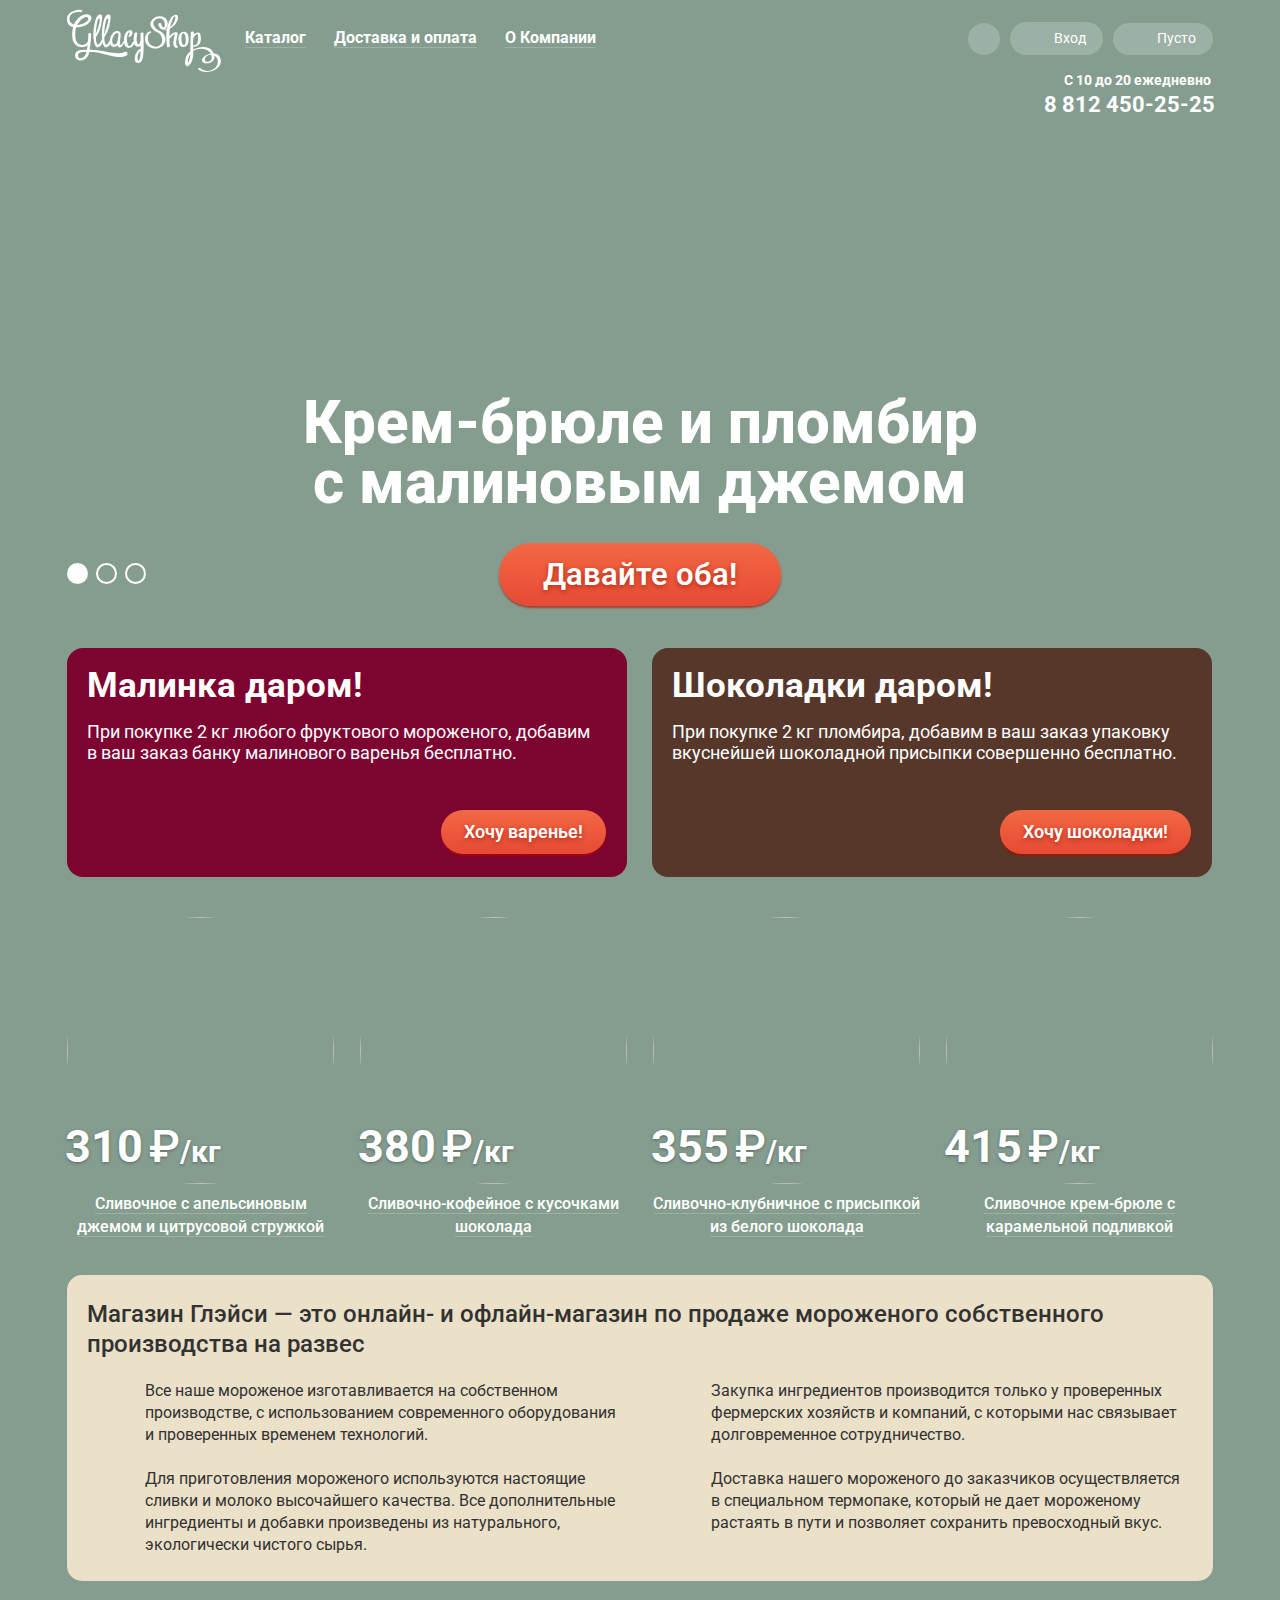
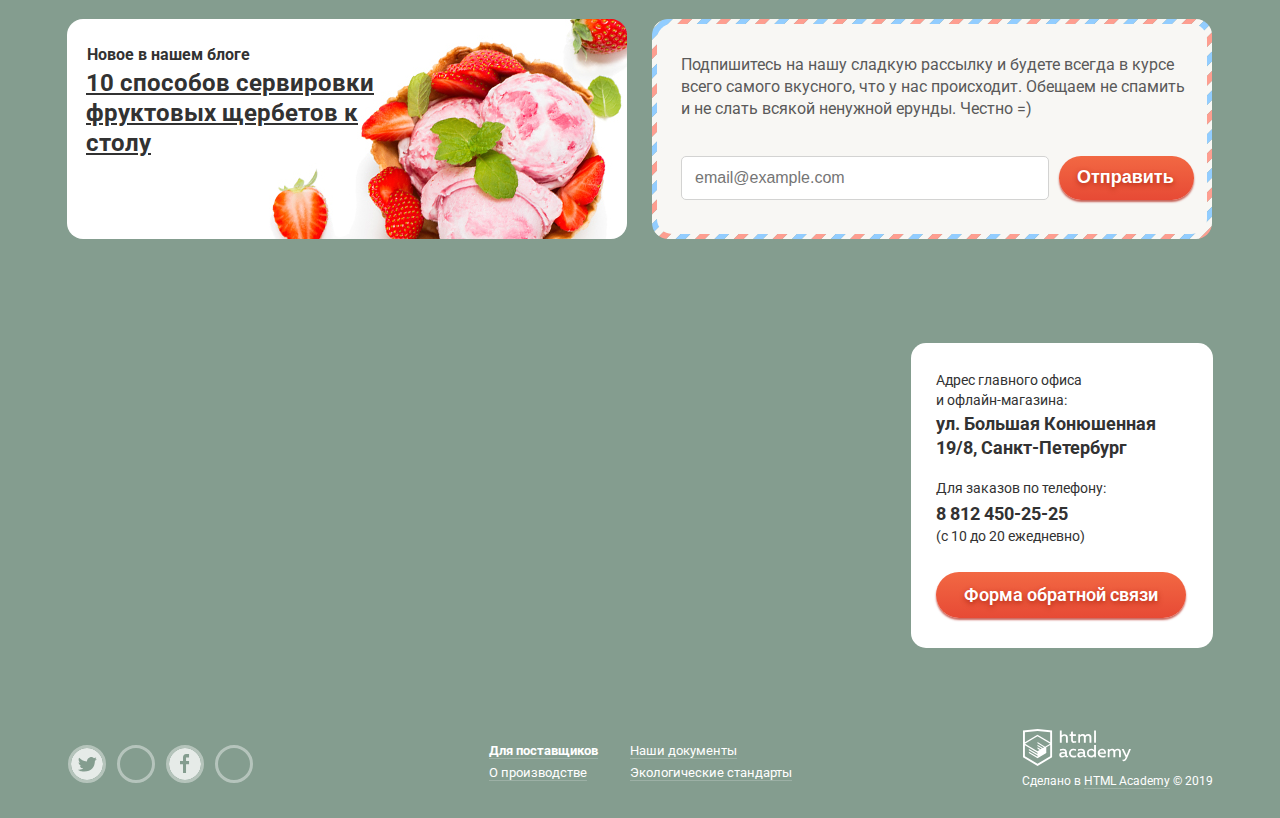
==== commit c5c620cb: "Merge pull request #4 from elhane/master" ====
--- a/index.html
+++ b/index.html
@@ -5,7 +5,7 @@
   <title>Магазин мороженого «Глейси»</title>
   <link href="https://fonts.googleapis.com/css?family=Roboto:400,500,700&display=swap&subset=cyrillic-ext" rel="stylesheet">
   <link href="css/normalize.css" rel="stylesheet">
-  <link href="css/style.css" rel="stylesheet">
+  <link href="css/style-min.css" rel="stylesheet">
 </head>
 
 <body>
@@ -30,13 +30,15 @@
      
             <ul class="site-navigation">
               <li class="site-navigation-item"><a class="site-navigation-link" href="catalog.html">Каталог</a>
-                <ul class="sub-menu">
-                  <li><span>Новинки</span></li>
-                  <li><a href="catalog.html">Сливочное</a></li>
-                  <li><a href="#">Щербеты</a></li>
-                  <li><a href="#">Фруктовый лед</a></li>
-                  <li><a href="#">Мелорин</a></li>
-                </ul>
+                <div class="sub-menu-background">
+                  <ul class="sub-menu">
+                    <li><span>Новинки</span></li>
+                    <li><a href="catalog.html">Сливочное</a></li>
+                    <li><a href="#">Щербеты</a></li>
+                    <li><a href="#">Фруктовый лед</a></li>
+                    <li><a href="#">Мелорин</a></li>
+                  </ul>
+               </div>
               </li>
               <li class="site-navigation-item"><a class="site-navigation-link" href="#">Доставка и оплата</a></li>
               <li class="site-navigation-item"><a class="site-navigation-link" href="#">О Компании</a></li>
@@ -44,33 +46,38 @@
 
             <ul class="user-navigation">
               <li class="icon-search">
-                <span class="visually-hidden" aria-label="Поиск по сайту" tabindex="0">Поиск</span>
-                <div class="site-search">
-                  <form action="https://echo.htmlacademy.ru" method="get">
-                    <input type="search" placeholder="Крем-брюле">
+                <div class="site-search-background">
+                  <span class="visually-hidden" aria-label="Поиск по сайту">Поиск</span>
+                  <div class="site-search">
+                    <form action="https://echo.htmlacademy.ru" method="get">
+                      <input type="search" placeholder="Крем-брюле">
+                    </form>
+                  </div>
+                </div>
+              </li>
+
+              <li class="login-icon" tabindex="0"><span>Вход</span>
+                <div class="site-login-background">
+                  <div class="site-login">
+                    <h2 class="visually-hidden">Личный кабинет</h2>
+                    <form class="login-form" action="https://echo.htmlacademy.ru" method="post">
+                      <p>
+                        <label class="visually-hidden" for="user-login">Логин</label>
+                        <input id="user-login" type="text" name="login" placeholder="email@example.com">
+                      </p>
+                      <p>
+                        <label class="visually-hidden" for="user-password">Пароль</label>
+                        <input id="user-password" type="password" name="password" placeholder="••••••••">
+                      </p>
+                    <div class="login-btn-block">  
+                      <button class="button" type="submit">Войти</button>
+                      <p class="login-help">
+                        <a class="restore" href="#">Забыли пароль?</a>
+                        <a class="registration" href="#">Новая регистрация</a>
+                      </p>
+                    </div>
                   </form>
                 </div>
-              </li>
-              <li class="login-icon" tabindex="0"><span>Вход</span>
-                <div class="site-login">
-                  <h2 class="visually-hidden">Личный кабинет</h2>
-                  <form class="login-form" action="https://echo.htmlacademy.ru" method="post">
-                    <p>
-                      <label class="visually-hidden" for="user-login">Логин</label>
-                      <input id="user-login" type="text" name="login" placeholder="email@example.com">
-                    </p>
-                    <p>
-                      <label class="visually-hidden" for="user-password">Пароль</label>
-                      <input id="user-password" type="password" name="password" placeholder="••••••••">
-                    </p>
-                  <div class="login-btn-block">  
-                    <button class="button" type="submit">Войти</button>
-                    <p class="login-help">
-                      <a class="restore" href="#">Забыли пароль?</a>
-                      <a class="registration" href="#">Новая регистрация</a>
-                    </p>
-                  </div>
-                </form>
               </div>
               </li>
 
@@ -132,6 +139,7 @@
               <a class="catalog-item-title" href="catalog-item.html">Сливочное с апельсиновым джемом и цитрусовой стружкой</a>
               <a href="catalog-item.html" class="button">Быстрый просмотр</a>
             </li>
+
             <li class="catalog-item hit">
               <div class="catalog-image-container">
                 <img src="img/item-2.jpg" width="267" height="267" alt="">
@@ -140,6 +148,7 @@
                 <a class="catalog-item-title" href="catalog-item.html">Сливочно-кофейное с кусочками шоколада</a>
                 <a href="catalog-item.html" class="button">Быстрый просмотр</a>
             </li>
+
             <li class="catalog-item hit">
               <div class="catalog-image-container">  
                 <img src="img/item-3.jpg" width="267" height="267" alt="">
@@ -148,6 +157,7 @@
                 <a class="catalog-item-title" href="catalog-item.html">Сливочно-клубничное с присыпкой из белого шоколада</a>
                 <a href="catalog-item.html" class="button">Быстрый просмотр</a>
             </li>
+
             <li class="catalog-item hit">
               <div class="catalog-image-container">  
                 <img src="img/item-4.jpg" width="267" height="267" alt="">
@@ -195,14 +205,11 @@
         </div>
         </section>
       </div>
-
     </div>
-   
-
+  
     <div class="map">
       <iframe src="https://www.google.com/maps/embed?pb=!1m18!1m12!1m3!1d1998.6271085649978!2d30.32384133311327!3d59.93832952619694!2m3!1f0!2f0!3f0!3m2!1i1024!2i768!4f13.1!3m3!1m2!1s0x4696310fca145cc1%3A0x42b32648d8238007!2z0JHQvtC70YzRiNCw0Y8g0JrQvtC90Y7RiNC10L3QvdCw0Y8g0YPQuy4sIDE5LzgsINCh0LDQvdC60YIt0J_QtdGC0LXRgNCx0YPRgNCzLCAxOTExODY!5e0!3m2!1sru!2sru!4v1582810700700!5m2!1sru!2sru" style="border:0;" allowfullscreen=""></iframe>
-      <img src="img/map.png" width="1200" height="430" alt="Адрес главного офиса и офлайн-магазина:ул. Большая Конюшенная 19/8, Санкт-Петербург">
-    
+      
       <div class="feedback-container">
         <div class="feedback">
           <p>Адрес главного офиса и&nbsp;офлайн-магазина:</p>
@@ -213,64 +220,32 @@
           <a class="button feedback-button" href="">Форма обратной связи</a>
         </div>
       </div>
-
     </div>
 
-<footer class="main-footer">
-  <ul class="socials" aria-label="Социальные сети">
-    <li>
-      <a class="social-button" href="#" aria-label="Твиттер">
-        <svg xmlns="http://www.w3.org/2000/svg" width="32" height="32" viewBox="0 0 32 32">
-          <path fill="#FFF" d="M16 0C7.164 0 0 7.164 0 16c0 8.837 7.164 16 16 16 8.837 0 16-7.163 16-16 0-8.836-7.163-16-16-16zm7.944 12.809c-.251 6.516-3.463 10.832-10.992 10.702h-.486c-.447 0-4.543-.443-5.344-1.823 2.479.19 4.247-.406 5.12-1.136-1.048-.289-2.923-.461-3.251-2.848.384.104.618.221 1.299.113-1.307-.824-2.758-1.519-2.679-3.643.311.317 1.164.518 1.46.457-.768-.233-2.149-3.244-.974-4.781 1.984 1.79 4.075 3.482 7.804 3.643.227-2.214 1.24-3.699 3.168-4.325 1.84-.479 3.255.26 3.901 1.138.737-.224 1.453-.466 2.193-.685-.004.833-.569 1.463-.935 1.709.747.165 1.423-.475 1.423-.475-.184.963-1.094 1.725-1.707 1.954z"/>
-        </svg>
-      </a>
-    </li>
-    <li>
-      <a class="social-button" href="#" aria-label="Инстаграм">
-        <svg xmlns="http://www.w3.org/2000/svg" width="32" height="32" viewBox="0 0 32 32">
-          <g fill="#FFF">
-            <path d="M20.916 16a4.938 4.938 0 1 1-9.877 0c0-.394.051-.773.138-1.14h-.897v6.838h11.396V14.86h-.897c.086.367.137.746.137 1.14z"/>
-            <path d="M15.978 18.659c1.466 0 2.659-1.193 2.659-2.659s-1.193-2.659-2.659-2.659c-1.466 0-2.659 1.193-2.659 2.659s1.192 2.659 2.659 2.659zM18.637 10.302h3.039v3.039h-3.039z"/>
-            <path d="M16 0C7.164 0 0 7.164 0 16c0 8.837 7.164 16 16 16 8.837 0 16-7.163 16-16 0-8.836-7.163-16-16-16zm7.955 21.698a2.285 2.285 0 0 1-2.279 2.279H10.279A2.285 2.285 0 0 1 8 21.698V10.302a2.286 2.286 0 0 1 2.279-2.279h11.396a2.286 2.286 0 0 1 2.279 2.279v11.396z"/>
-          </g>
-        </svg>
-      </a>
-    </li>
-    <li>
-      <a class="social-button" href="#" aria-label="Фейсбук">
-        <svg xmlns="http://www.w3.org/2000/svg" width="32" height="32" viewBox="0 0 32 32">
-          <path fill="#FFF" d="M16 0C7.164 0 0 7.163 0 16s7.164 16 16 16c8.837 0 16-7.164 16-16S24.837 0 16 0zm4.062 9.455h-3.021v3.444h3.021v3.445h-3.021v8.61H14.02v-8.61H11v-3.445h3.021V9.455c0-1.902 1.353-3.445 3.021-3.445h3.021v3.445z"/>
-        </svg>
-      </a>
-    </li>
-    <li>
-      <a class="social-button" href="#" aria-label="Вконтакте">
-        <svg xmlns="http://www.w3.org/2000/svg" width="32" height="32" viewBox="0 0 32 32">
-          <g fill="#FFF">
-              <path d="M16.637 14.495c.402-.019.719-.082.951-.188.326-.145.54-.33.641-.559.101-.229.15-.496.15-.797 0-.232-.058-.465-.174-.697-.116-.232-.322-.405-.617-.517-.264-.1-.592-.155-.984-.165a76.242 76.242 0 0 0-1.652-.014h-.339v2.965h.565c.571 0 1.057-.009 1.459-.028zM18.118 17.084c-.282-.081-.672-.125-1.166-.132a127.97 127.97 0 0 0-1.55-.009h-.79v3.493h.264c1.014 0 1.74-.003 2.18-.009a3.2 3.2 0 0 0 1.212-.245c.377-.157.633-.364.774-.625s.214-.562.214-.9c0-.446-.088-.788-.261-1.03-.17-.241-.464-.423-.877-.543z"/>
-              <path d="M16 0C7.164 0 0 7.164 0 16c0 8.837 7.164 16 16 16 8.837 0 16-7.163 16-16 0-8.836-7.163-16-16-16zm6.602 20.531a3.73 3.73 0 0 1-1.124 1.327c-.552.415-1.161.71-1.823.886s-1.501.264-2.519.264h-6.121V8.987h5.443c1.13 0 1.957.038 2.48.113a5.126 5.126 0 0 1 1.561.5c.533.27.929.632 1.189 1.087.26.455.392.975.392 1.558 0 .678-.179 1.278-.536 1.795-.358.518-.863.92-1.517 1.208v.075c.917.182 1.642.559 2.179 1.13.537.571.807 1.325.807 2.261 0 .678-.138 1.283-.411 1.817z"/>
-          </g>
-        </svg>
-      </a>
-    </li>
-  </ul>
-
-  <ul class="information">
-    <li class="icon-heart"><a href="#">Для поставщиков</a></li>
-    <li><a href="#">Наши документы</a></li>
-    <li><a href="#">О производстве</a></li>
-    <li><a href="#">Экологические стандарты</a></li>
-  </ul>
-
-  <div class="copyright"> 
-    <a class="copyright-logo" href="https://htmlacademy.ru/intensive/htmlcss">
-      <svg id="Layer_1" data-name="Layer 1" xmlns="http://www.w3.org/2000/svg" width="108" height="39" viewBox="0 0 108.08 36.85">
-        <path fill="#ffffff" d="M44.61,26.88a2,2,0,0,0,.55-0.1v1.33a3.25,3.25,0,0,1-1.18.21,1.67,1.67,0,0,1-1.67-1,4.84,4.84,0,0,1-3.14,1.08c-1.51,0-2.91-.83-2.91-2.55,0-2.13,2-2.79,3.71-2.79a11.08,11.08,0,0,1,2.17.25v-0.3c0-1-.76-1.77-2.19-1.77a7.42,7.42,0,0,0-3,.64v-1.7a10.21,10.21,0,0,1,3.19-.55c2.36,0,3.81,1.12,3.81,3.65v3a0.54,0.54,0,0,0,.49.59h0.17Zm-6.44-1.13A1.35,1.35,0,0,0,39.63,27h0.11a3.39,3.39,0,0,0,2.41-1V24.58a9.72,9.72,0,0,0-1.81-.21c-1,0-2.16.33-2.16,1.38h0Zm12.36-6.11a5,5,0,0,1,2.57.64V22a4.08,4.08,0,0,0-2.3-.7,2.75,2.75,0,1,0,0,5.49,5,5,0,0,0,2.43-.64v1.71a6.27,6.27,0,0,1-2.76.57A4.21,4.21,0,0,1,46,24.51q0-.21,0-0.41a4.32,4.32,0,0,1,4.18-4.46h0.38Zm12.17,7.24a2,2,0,0,0,.55-0.1v1.33a3.25,3.25,0,0,1-1.18.21,1.67,1.67,0,0,1-1.67-1,4.84,4.84,0,0,1-3.14,1.08c-1.51,0-2.91-.83-2.91-2.55,0-2.13,2-2.79,3.71-2.79a11.08,11.08,0,0,1,2.17.25v-0.3c0-1-.76-1.77-2.19-1.77a7.42,7.42,0,0,0-3,.64v-1.7a10.21,10.21,0,0,1,3.19-.55c2.36,0,3.81,1.12,3.81,3.65v3a0.54,0.54,0,0,0,.49.59h0.17Zm-6.44-1.13A1.35,1.35,0,0,0,57.73,27h0.11a3.39,3.39,0,0,0,2.41-1V24.58a9.72,9.72,0,0,0-1.81-.21c-1.06,0-2.16.33-2.16,1.38h0ZM73,16V28.2H71.35V26.88a3.88,3.88,0,0,1-3.19,1.54,4.4,4.4,0,0,1,0-8.78,3.81,3.81,0,0,1,3,1.3V16H73Zm-4.53,5.22a2.76,2.76,0,1,0,0,5.52A2.86,2.86,0,0,0,71.15,25V23A2.91,2.91,0,0,0,68.49,21.27ZM79,19.64c3.31,0,4.46,2.68,3.92,5.09H76.7c0.21,1.5,1.67,2.11,3.19,2.11a6.11,6.11,0,0,0,2.64-.59v1.6a7.14,7.14,0,0,1-3,.57C77,28.42,74.78,27,74.78,24a4.18,4.18,0,0,1,4-4.39H79Zm0.09,1.54a2.28,2.28,0,0,0-2.44,2.1v0.06H81.3A2,2,0,0,0,79.13,21.18Zm5.73,7V19.87h1.65v1a3.81,3.81,0,0,1,2.78-1.27A2.86,2.86,0,0,1,91.89,21a4.12,4.12,0,0,1,2.91-1.33A3.06,3.06,0,0,1,98,23V28.2h-1.9V23.05a1.59,1.59,0,0,0-1.42-1.75H94.42a2.8,2.8,0,0,0-2.07,1.12V28.2h-1.9V23.05A1.59,1.59,0,0,0,89,21.31H88.8a3,3,0,0,0-2.21,1.29v5.63H84.86Zm21.31-8.33h1.9l-3.91,9.46c-0.9,2.17-2.09,2.86-3.35,2.86a4.76,4.76,0,0,1-1.1-.14V30.46a2.86,2.86,0,0,0,.85.12c0.9,0,1.58-.64,2.07-1.9l0.17-.42-4-8.4h2l2.86,6.29ZM38.73,1.46V6.22a3.81,3.81,0,0,1,2.7-1.14,3.25,3.25,0,0,1,3.44,3.4v5.15H43V8.72a1.81,1.81,0,0,0-1.61-2h-0.3a2.93,2.93,0,0,0-2.32,1.39v5.52h-1.9V1.46h1.9ZM49.94,2.31v3h3V6.91h-3v3.81c0,1.1.5,1.46,1.58,1.46a4.49,4.49,0,0,0,1.69-.33v1.6A6.8,6.8,0,0,1,51,13.8a2.55,2.55,0,0,1-2.86-2.74V6.89H46.58V5.26h1.5V2.74Zm5.4,11.31V5.28H57v1A3.81,3.81,0,0,1,59.77,5a2.86,2.86,0,0,1,2.6,1.33A4.12,4.12,0,0,1,65.28,5,3.06,3.06,0,0,1,68.44,8.4v5.21h-1.9V8.46a1.59,1.59,0,0,0-1.42-1.75H64.89a2.8,2.8,0,0,0-2.07,1.12v5.78h-1.9V8.46A1.59,1.59,0,0,0,59.5,6.71H59.27A3,3,0,0,0,57.06,8v5.63H55.34ZM71.17,1.45H73V13.6H71.17V1.45ZM14.71,0H14.55L0,1.54V28.21l14.55,8.66,14.55-8.66V1.54Zm12.5,27.1L14.55,34.64,1.9,27.12V16.18l12.59,7.5V25L5.86,19.9v1.31l8.68,5.21v1.39L5.87,22.65V24l8.68,5.21,8.75-5.24V18.31L27.2,16V27.12Zm0-12.53-3.48,2-1.6,1L14.51,13v1.31L21,18.23H21l-0.14.09-1,.54-5.37-3.2V17l4.24,2.52-1,.67-3.2-1.9v1.31l2.1,1.24L14.5,22.1,2,14.65,14.51,7.11Zm0-1.32L14.49,5.76,1.91,13.25v-10L14.56,1.92,27.21,3.25v10h0Z" transform="translate(0 -0.02)"/>
-      </svg>
-    </a>
-    <p>Сделано в <a class="copyright-link" href="https://htmlacademy.ru/intensive/htmlcss">HTML Academy</a> © 2019</p>
-  </div>
-</footer>
+    <footer class="main-footer">
+      <ul class="socials" aria-label="Социальные сети">
+        <li><a class="social-button social-tw" href="#"><span class="visually-hidden">Твиттер</span></a></li>
+        <li><a class="social-button social-inst" href="#"><span class="visually-hidden">Инстаграм</span></a></li>
+        <li><a class="social-button social-fb" href="#"><span class="visually-hidden">Фейсбук</span></a></li>
+        <li><a class="social-button social-vk" href="#"><span class="visually-hidden">Вконтакте</span></a></li>
+      </ul>
+    
+      <ul class="information">
+        <li class="icon-heart"><a href="#">Для поставщиков</a></li>
+        <li><a href="#">Наши документы</a></li>
+        <li><a href="#">О производстве</a></li>
+        <li><a href="#">Экологические стандарты</a></li>
+      </ul>
+    
+      <div class="copyright"> 
+        <a class="copyright-logo" href="https://htmlacademy.ru/intensive/htmlcss">
+          <svg id="Layer_1" data-name="Layer 1" xmlns="http://www.w3.org/2000/svg" width="108" height="39" viewBox="0 0 108.08 36.85">
+            <path fill="#ffffff" d="M44.61,26.88a2,2,0,0,0,.55-0.1v1.33a3.25,3.25,0,0,1-1.18.21,1.67,1.67,0,0,1-1.67-1,4.84,4.84,0,0,1-3.14,1.08c-1.51,0-2.91-.83-2.91-2.55,0-2.13,2-2.79,3.71-2.79a11.08,11.08,0,0,1,2.17.25v-0.3c0-1-.76-1.77-2.19-1.77a7.42,7.42,0,0,0-3,.64v-1.7a10.21,10.21,0,0,1,3.19-.55c2.36,0,3.81,1.12,3.81,3.65v3a0.54,0.54,0,0,0,.49.59h0.17Zm-6.44-1.13A1.35,1.35,0,0,0,39.63,27h0.11a3.39,3.39,0,0,0,2.41-1V24.58a9.72,9.72,0,0,0-1.81-.21c-1,0-2.16.33-2.16,1.38h0Zm12.36-6.11a5,5,0,0,1,2.57.64V22a4.08,4.08,0,0,0-2.3-.7,2.75,2.75,0,1,0,0,5.49,5,5,0,0,0,2.43-.64v1.71a6.27,6.27,0,0,1-2.76.57A4.21,4.21,0,0,1,46,24.51q0-.21,0-0.41a4.32,4.32,0,0,1,4.18-4.46h0.38Zm12.17,7.24a2,2,0,0,0,.55-0.1v1.33a3.25,3.25,0,0,1-1.18.21,1.67,1.67,0,0,1-1.67-1,4.84,4.84,0,0,1-3.14,1.08c-1.51,0-2.91-.83-2.91-2.55,0-2.13,2-2.79,3.71-2.79a11.08,11.08,0,0,1,2.17.25v-0.3c0-1-.76-1.77-2.19-1.77a7.42,7.42,0,0,0-3,.64v-1.7a10.21,10.21,0,0,1,3.19-.55c2.36,0,3.81,1.12,3.81,3.65v3a0.54,0.54,0,0,0,.49.59h0.17Zm-6.44-1.13A1.35,1.35,0,0,0,57.73,27h0.11a3.39,3.39,0,0,0,2.41-1V24.58a9.72,9.72,0,0,0-1.81-.21c-1.06,0-2.16.33-2.16,1.38h0ZM73,16V28.2H71.35V26.88a3.88,3.88,0,0,1-3.19,1.54,4.4,4.4,0,0,1,0-8.78,3.81,3.81,0,0,1,3,1.3V16H73Zm-4.53,5.22a2.76,2.76,0,1,0,0,5.52A2.86,2.86,0,0,0,71.15,25V23A2.91,2.91,0,0,0,68.49,21.27ZM79,19.64c3.31,0,4.46,2.68,3.92,5.09H76.7c0.21,1.5,1.67,2.11,3.19,2.11a6.11,6.11,0,0,0,2.64-.59v1.6a7.14,7.14,0,0,1-3,.57C77,28.42,74.78,27,74.78,24a4.18,4.18,0,0,1,4-4.39H79Zm0.09,1.54a2.28,2.28,0,0,0-2.44,2.1v0.06H81.3A2,2,0,0,0,79.13,21.18Zm5.73,7V19.87h1.65v1a3.81,3.81,0,0,1,2.78-1.27A2.86,2.86,0,0,1,91.89,21a4.12,4.12,0,0,1,2.91-1.33A3.06,3.06,0,0,1,98,23V28.2h-1.9V23.05a1.59,1.59,0,0,0-1.42-1.75H94.42a2.8,2.8,0,0,0-2.07,1.12V28.2h-1.9V23.05A1.59,1.59,0,0,0,89,21.31H88.8a3,3,0,0,0-2.21,1.29v5.63H84.86Zm21.31-8.33h1.9l-3.91,9.46c-0.9,2.17-2.09,2.86-3.35,2.86a4.76,4.76,0,0,1-1.1-.14V30.46a2.86,2.86,0,0,0,.85.12c0.9,0,1.58-.64,2.07-1.9l0.17-.42-4-8.4h2l2.86,6.29ZM38.73,1.46V6.22a3.81,3.81,0,0,1,2.7-1.14,3.25,3.25,0,0,1,3.44,3.4v5.15H43V8.72a1.81,1.81,0,0,0-1.61-2h-0.3a2.93,2.93,0,0,0-2.32,1.39v5.52h-1.9V1.46h1.9ZM49.94,2.31v3h3V6.91h-3v3.81c0,1.1.5,1.46,1.58,1.46a4.49,4.49,0,0,0,1.69-.33v1.6A6.8,6.8,0,0,1,51,13.8a2.55,2.55,0,0,1-2.86-2.74V6.89H46.58V5.26h1.5V2.74Zm5.4,11.31V5.28H57v1A3.81,3.81,0,0,1,59.77,5a2.86,2.86,0,0,1,2.6,1.33A4.12,4.12,0,0,1,65.28,5,3.06,3.06,0,0,1,68.44,8.4v5.21h-1.9V8.46a1.59,1.59,0,0,0-1.42-1.75H64.89a2.8,2.8,0,0,0-2.07,1.12v5.78h-1.9V8.46A1.59,1.59,0,0,0,59.5,6.71H59.27A3,3,0,0,0,57.06,8v5.63H55.34ZM71.17,1.45H73V13.6H71.17V1.45ZM14.71,0H14.55L0,1.54V28.21l14.55,8.66,14.55-8.66V1.54Zm12.5,27.1L14.55,34.64,1.9,27.12V16.18l12.59,7.5V25L5.86,19.9v1.31l8.68,5.21v1.39L5.87,22.65V24l8.68,5.21,8.75-5.24V18.31L27.2,16V27.12Zm0-12.53-3.48,2-1.6,1L14.51,13v1.31L21,18.23H21l-0.14.09-1,.54-5.37-3.2V17l4.24,2.52-1,.67-3.2-1.9v1.31l2.1,1.24L14.5,22.1,2,14.65,14.51,7.11Zm0-1.32L14.49,5.76,1.91,13.25v-10L14.56,1.92,27.21,3.25v10h0Z" transform="translate(0 -0.02)"/>
+          </svg>
+        </a>
+        <p>Сделано в <a class="copyright-link" href="https://htmlacademy.ru/intensive/htmlcss">HTML Academy</a> © 2019</p>
+      </div>
+    </footer>
 
 <div class="modal-overlay">
   <section class="modal modal-feedback">
@@ -298,6 +273,6 @@
 </div>
 
 </div>
-<script src="js/form.js"></script>
+<script src="js/form-min.js"></script>
 </body>
 </html>--- a/css/style-min.css
+++ b/css/style-min.css
@@ -0,0 +1 @@
+@-webkit-keyframes bounce{0%{-webkit-transform:translateY(-2000px);transform:translateY(-2000px)}70%{-webkit-transform:translateY(30px);transform:translateY(30px)}90%{-webkit-transform:translateY(-10px);transform:translateY(-10px)}to{-webkit-transform:translateY(0);transform:translateY(0)}}@keyframes bounce{0%{-webkit-transform:translateY(-2000px);transform:translateY(-2000px)}70%{-webkit-transform:translateY(30px);transform:translateY(30px)}90%{-webkit-transform:translateY(-10px);transform:translateY(-10px)}to{-webkit-transform:translateY(0);transform:translateY(0)}}@-webkit-keyframes shake{0%,to{-webkit-transform:translateX(0);transform:translateX(0)}10%,30%,50%,70%,90%{-webkit-transform:translateX(-10px);transform:translateX(-10px)}20%,40%,60%,80%{-webkit-transform:translateX(10px);transform:translateX(10px)}}@keyframes shake{0%,to{-webkit-transform:translateX(0);transform:translateX(0)}10%,30%,50%,70%,90%{-webkit-transform:translateX(-10px);transform:translateX(-10px)}20%,40%,60%,80%{-webkit-transform:translateX(10px);transform:translateX(10px)}}body{margin:0;width:100%;font-size:18px;line-height:1.2;font-family:"Roboto","Arial",sans-serif}.visually-hidden{position:absolute;width:1px;height:1px;clip:rect(0,0,0,0)}.container,.site-wrapper{position:relative;margin:0 auto}.site-wrapper{background-color:#849d8f;background-image:url(../img/slide1.png);background-repeat:no-repeat;background-position:top center;-webkit-transition:background-image .5s ease,background-color .5s ease;transition:background-image .5s ease,background-color .5s ease}.site-wrapper::after,.site-wrapper::before{content:"";visibility:hidden}.site-wrapper::before{background-image:url(../img/slide2.png)}.site-wrapper::after{background-image:url(../img/slide3.png)}.container{width:1200px}.container-illumination{background-image:url(../img/illumination.png);background-attachment:fixed;background-position:0 0;background-repeat:repeat-x}.main-navigation,.site-navigation,.user-navigation{display:-webkit-box;display:-ms-flexbox;display:flex;-webkit-box-align:center;-ms-flex-align:center;align-items:center}.main-navigation ul{padding:0}.site-navigation,.user-navigation{list-style:none;-ms-flex-wrap:wrap;flex-wrap:wrap}.site-navigation{position:relative;width:100%;padding-top:18px;padding-bottom:18px}.user-navigation{-webkit-box-pack:end;-ms-flex-pack:end;justify-content:flex-end;width:70%;margin-right:17px}.site-navigation a{width:100%;color:#fff}.user-navigation li{display:block;margin-right:10px;font-size:14px}.site-navigation ul{list-style:none}.site-navigation-item{padding:7px 14px;border-radius:20px}.site-navigation a,.site-navigation-link{display:block;font-size:16px;line-height:18px;font-weight:700;text-decoration:none;border-bottom:1px solid rgba(255,255,255,.2)}.site-navigation-item:hover{background-color:#f7f6f3}.site-navigation-item:active{background-color:#ededed;-webkit-box-shadow:inset 0 2px 1px 0 #696969;box-shadow:inset 0 2px 1px 0 #696969}.site-navigation-item:hover .site-navigation-link{color:#333}.sub-menu-background{position:absolute;top:23px;left:-7px;display:none;width:143px;height:17px;background-color:transparent}.site-search input,.sub-menu,.sub-menu a{-webkit-box-sizing:border-box;box-sizing:border-box}.sub-menu{position:absolute;top:100%;left:0;z-index:10;display:none;width:143px;min-height:171px;padding-bottom:1px;-webkit-box-shadow:0 20px 20px 0 rgba(0,0,0,.4);box-shadow:0 20px 20px 0 rgba(0,0,0,.4);background-color:#f8f7f4;border-radius:5px;border-top:5px solid transparent}.site-search input,.sub-menu a{color:#323232}.sub-menu a{padding-top:10px;padding-bottom:5px;padding-left:19px;font-size:14px;line-height:15px;font-weight:400;white-space:nowrap}.sub-menu span{display:block;margin-top:5px;padding-bottom:11px;padding-left:18px;font-size:14px;line-height:16px;font-weight:700;border-bottom:1px solid rgba(50,50,50,.2)}.sub-menu li{min-height:28px}.site-navigation>li:hover .sub-menu,.site-navigation>li:hover .sub-menu-background{display:block;color:#323232}.sub-menu li:hover a{background-color:#fbded8;border-radius:0}.sub-menu li:active a{background-color:#f6b5a5;border-radius:0}.active{background-color:#d07058}.icon-search{position:relative;padding:16px;background-color:rgba(255,255,255,.2);border-radius:50%}.icon-cart-full::before,.icon-cart::before,.icon-search::before,.login-icon::before{position:absolute;content:"";left:8px;top:7px;width:17px;height:17px;background-image:url(../img/loupe.svg);background-repeat:no-repeat;background-position:0 0}.site-search,.site-search-background{position:absolute;right:0;display:none}.site-search-background{top:19px;width:275px;height:17px;background-color:transparent}.site-search{top:100%;z-index:4;width:341px;height:84px;font-size:14px;line-height:24px;border-radius:5px;-webkit-box-shadow:0 20px 20px 0 rgba(0,0,0,.4);box-shadow:0 20px 20px 0 rgba(0,0,0,.4);color:#999}.icon-search:hover,.site-search{background-color:#f8f7f4}.icon-search:hover::before{background-image:url(../img/loupe-hover.svg)}.site-search input{width:311px;height:44px;padding-left:13px;padding-right:15px;padding-bottom:3px;margin-top:20px;margin-left:15px;border:1px solid #d3d3d2;border-radius:5px;outline:0}.catalog-item:hover .button,.icon-cart-full:hover .cart-block,.icon-cart-full:hover .cart-block-background,.icon-search:hover .site-search,.icon-search:hover .site-search-background,.login-icon:hover .site-login,.login-icon:hover .site-login-background,.sub-menu a{display:block}.login-icon{position:relative;padding:8px 17px 8px 16px;background-color:rgba(255,255,255,.2);border-radius:20px}.icon-cart span,.login-icon span{padding-left:28px}.icon-cart,.login-icon{color:#fff}.login-form{margin-top:20px;margin-left:1px}.icon-cart-full::before,.icon-cart::before,.login-icon::before{background-image:url(../img/login.svg);left:16px;width:21px;height:19px}.login-icon:hover::before{background-image:url(../img/login-hover.svg)}.site-login-background{position:absolute;display:none;top:19px;right:0;z-index:4;width:275px;height:17px;background-color:transparent}.site-login,.site-login input{-webkit-box-sizing:border-box;box-sizing:border-box;border-radius:5px}.site-login{position:absolute;display:none;top:100%;right:0;z-index:4;width:277px;height:214px;padding-right:18px;padding-left:18px;-webkit-box-shadow:0 20px 20px 0 rgba(0,0,0,.4);box-shadow:0 20px 20px 0 rgba(0,0,0,.4);background-color:#f8f7f4;color:#999;outline:25px solid transparent}.site-login input{width:241px;height:44px;padding-left:13px;padding-right:15px;padding-bottom:3px;border:1px solid #d3d3d2;outline:0;margin-bottom:5px;color:#323232}.login-btn-block,.login-help{display:-webkit-box;display:-ms-flexbox;display:flex;-webkit-box-direction:normal}.login-btn-block{-webkit-box-orient:horizontal;-ms-flex-direction:row;flex-direction:row;-webkit-box-pack:justify;-ms-flex-pack:justify;justify-content:space-between;-ms-flex-wrap:nowrap;flex-wrap:nowrap;width:100%}.login-btn-block .button{min-height:44px;padding:9px 23px 11px 25px;margin-right:5px;font-size:18px;line-height:24px;outline:0}.login-help{-webkit-box-orient:vertical;-ms-flex-direction:column;flex-direction:column;-webkit-box-align:start;-ms-flex-align:start;align-items:flex-start;margin:0;padding:0}.phone a,.registration,.restore{font-size:13px;line-height:24px;text-decoration:underline;color:#323232}.icon-cart:hover,.login-icon:hover{background-color:#f8f7f4;color:#323232}.icon-cart,.icon-cart-full{position:relative;border-radius:20px}.icon-cart{padding:7px 17px 8px 16px;background-color:rgba(255,255,255,.2)}.icon-cart-full::before,.icon-cart::before{top:6px;height:20px;background-image:url(../img/cart.svg)}.icon-cart:hover::before{background-image:url(../img/cart-empty-hover.svg)}.icon-cart-full{padding:7px 17px 8px 44px;background-color:#f8f7f4;color:#323232}.icon-cart-full::before{top:7px;background-image:url(../img/cart-full.svg)}.cart-block-background{position:absolute;top:16px;right:0;display:none;width:539px;height:20px;background-color:transparent}.cart-block,.cart-item{-webkit-box-sizing:border-box;box-sizing:border-box}.cart-block{position:absolute;top:100%;right:0;z-index:10;display:none;padding-top:20px;width:539px;height:242px;font-size:13px;line-height:16px;color:#323232;background-color:#f8f7f4;border-radius:5px}.cart-item p{padding:9px 0 0;margin:0 30px 0 0}.cart-item{display:-webkit-box;display:-ms-flexbox;display:flex;-webkit-box-orient:horizontal;-webkit-box-direction:normal;-ms-flex-direction:row;flex-direction:row;margin-left:15px;margin-bottom:14px}.cart-item-delete{width:11px;height:11px;margin-top:9px;margin-right:10px;background-image:url(../img/cross-small.svg);background-size:11px 11px;background-position:0 0;background-repeat:no-repeat;background-color:transparent;text-align:center;border:0;cursor:pointer}.cart-item img{margin-right:13px;margin-bottom:7px;border-radius:50%}.cart-item-title{width:217px}.cart-item-count span{color:#999}.cart-total{position:relative;font-size:15px;line-height:18px;font-weight:700}.cart-total::before{position:absolute;content:"";top:-14px;right:0;width:510px;height:1px;background-color:#cacac7}.cart-submit-block{display:-webkit-box;display:-ms-flexbox;display:flex;-webkit-box-orient:horizontal;-webkit-box-direction:normal;-ms-flex-direction:row;flex-direction:row;-webkit-box-pack:end;-ms-flex-pack:end;justify-content:flex-end;-ms-flex-wrap:wrap;flex-wrap:wrap;width:206px;margin-left:auto;margin-right:14px}.cart-block .button{font-size:18px;line-height:24px;padding-left:14px;padding-right:15px}.phone{position:absolute;top:72px;right:25px;z-index:1;width:190px;font-size:14px;line-height:16px;font-weight:700;text-align:right;color:#fff}.phone p{margin:0 4px 5px 0}.phone a{font-size:22px;text-decoration:none;color:#fff}.logo{display:inline-block;vertical-align:top;margin-top:9px;margin-right:10px;margin-left:27px}.slider{position:relative;padding-top:315px;text-align:center;color:#fff}.slide-list{padding:0;list-style:none;margin:0 0 42px}.slide{display:none}.slide-title{width:700px;margin:0 auto 30px;font-size:60px;line-height:60px;font-weight:800}.button{display:inline-block;vertical-align:top;padding:11px 44px;font-weight:600;font-size:31px;line-height:41px;text-align:center;text-decoration:none;text-shadow:0 2px 5px rgba(160,32,11,.76);color:#fff;background:#f26843;background:-webkit-gradient(linear,left top,left bottom,from(#f26843),to(#e74a35));background:linear-gradient(to bottom,#f26843 0,#e74a35 100%);border-radius:50px;-webkit-box-shadow:0 2px 2px rgba(172,16,0,.64);box-shadow:0 2px 2px rgba(172,16,0,.64);border:0;cursor:pointer}.button:hover{background:-webkit-gradient(linear,left top,left bottom,from(#f58669),to(#ec6f5e));background:linear-gradient(to bottom,#f58669 0,#ec6f5e 100%);-webkit-box-shadow:0 2px 2px #ac1000;box-shadow:0 2px 2px #ac1000}.button:active{background:-webkit-gradient(linear,left top,left bottom,from(#d84732),to(#e1613e));background:linear-gradient(to bottom,#d84732 0,#e1613e 100%);-webkit-box-shadow:inset 0 2px 2px #ac1000;box-shadow:inset 0 2px 2px #ac1000}.slider-controls{position:absolute;bottom:22px;left:27px;z-index:20;font-size:0}.slider-controls label{display:inline-block;vertical-align:top;width:17px;height:17px;margin-right:8px;background-color:transparent;border:2px solid #fff;border-radius:50%;cursor:pointer}#product-1:checked~.site-wrapper{background-color:#849d8f;background-image:url(../img/slide1.png)}#product-2:checked~.site-wrapper{background-color:#8996a6;background-image:url(../img/slide2.png)}#product-3:checked~.site-wrapper{background-color:#9d8b84;background-image:url(../img/slide3.png)}#product-1:checked~.site-wrapper #slide1,#product-2:checked~.site-wrapper #slide2,#product-3:checked~.site-wrapper #slide3{display:block}#product-1:checked~.site-wrapper label[for=product-1],#product-2:checked~.site-wrapper label[for=product-2],#product-3:checked~.site-wrapper label[for=product-3]{background-color:#fff}.index-columns{display:-webkit-box;display:-ms-flexbox;display:flex;-ms-flex-wrap:wrap;flex-wrap:wrap;width:100%;margin-left:27px;margin-bottom:40px;color:#fff}.column-chocolate,.column-raspberries{display:-webkit-box;display:-ms-flexbox;display:flex;-webkit-box-orient:vertical;-webkit-box-direction:normal;-ms-flex-direction:column;flex-direction:column;width:560px;min-height:229px;padding-bottom:23px;padding-right:21px;border-radius:16px;-webkit-box-sizing:border-box;box-sizing:border-box}.column-chocolate .button,.column-raspberries .button{padding:10px 23px;font-size:18px;line-height:24px}.column-raspberries{margin-right:25px;background-color:#7d0330;background-image:url(../img/raspberries.jpg);background-repeat:repeat-y;background-position-y:-94px;background-position-x:-50px}.column-chocolate{background-color:#57372a;background-image:url(../img/chocolate.jpg);background-repeat:repeat-y}.column-header{margin:17px 0 15px 20px;font-size:35px;line-height:41px}.index-columns p{margin:0 0 46px 20px}.index-columns .button{-ms-flex-item-align:end;align-self:flex-end}.features,.features-list{display:-webkit-box;display:-ms-flexbox;display:flex;-webkit-box-direction:normal;-ms-flex-wrap:wrap;flex-wrap:wrap}.features{-webkit-box-orient:vertical;-ms-flex-direction:column;flex-direction:column;-webkit-box-pack:center;-ms-flex-pack:center;justify-content:center;min-width:860px;max-width:1146px;min-height:306px;padding-top:0;margin-top:0;margin-left:27px;margin-bottom:38px;background-color:#ebe0c8;background-image:url(../img/waffle.jpg);border-radius:15px;color:#323232}.features h3{-ms-flex-item-align:start;align-self:flex-start;margin:0;padding-left:20px;padding-top:22px;padding-bottom:21px;width:90%;text-align:left;font-size:24px;line-height:30px;font-weight:500}.features-list{-webkit-box-orient:horizontal;-ms-flex-direction:row;flex-direction:row;-webkit-box-pack:start;-ms-flex-pack:start;justify-content:flex-start;-ms-flex-line-pack:start;align-content:flex-start;min-height:192px;padding:0;margin:0 15px 0 0}.features-list li{padding:0;margin:0}.features-element{position:relative;display:inline-block;vertical-align:top;padding:0 0 0 47px;margin:0 0 24px;width:50%;-webkit-box-sizing:border-box;box-sizing:border-box}.features-list p{text-align:left;font-weight:400;margin:0 6px 0 28px;padding-bottom:22px;padding-left:50px}.feature-icon-cow::before,.feature-icon-icecream::before,.feature-icon-leaf::before,.feature-icon-termo::before{position:absolute;content:"";width:49px;height:49px;background-repeat:no-repeat;background-position:0 0}.feature-icon-icecream::before{left:20px;bottom:52px;background-image:url(../img/icecream-icon.svg)}.feature-icon-leaf::before{left:20px;bottom:75px;background-image:url(../img/leaf-icon.svg)}.feature-icon-cow::before{left:21px;bottom:52px;background-image:url(../img/cow-icon.svg)}.feature-icon-termo::before{left:21px;bottom:75px;background-image:url(../img/temp-icon.svg)}.blog-news,.newsletter{width:560px;border-radius:16px}.blog-news{min-height:220px;margin-right:25px;background-color:#fff;background-image:url(../img/article-icecream.jpg);background-position:-54px -128px;background-repeat:no-repeat;color:#323232}.blog-news h3,.features-list p,.newsletter p{font-size:16px;line-height:22px}.blog-news h3{margin:0;padding-left:20px;padding-top:25px}.blog-news a{margin-left:19px;padding-top:2px;width:279px;font-size:24px;font-weight:700;line-height:30px}.newsletter{background-image:url(../img/newsletter-bg-rect.svg);background-repeat:repeat-y;color:#5a5a5a;padding:5px;-webkit-box-sizing:border-box;box-sizing:border-box}.newsletter-background{padding:30px 12px 34px 24px;border-radius:15px;background-color:#f8f7f4}.newsletter p{padding:0;margin:0 0 36px;font-weight:400}.catalog-list,.newsletter form{display:-webkit-box;display:-ms-flexbox;display:flex}.newsletter form{width:100%;color:#323232}.newsletter input[type=email]{width:368px;height:44px;padding-left:13px;margin:0;font-size:16px;line-height:24px;outline:0;border:1px solid #d3d3d2;border-radius:5px;-webkit-box-sizing:border-box;box-sizing:border-box}.newsletter .button{padding:9px 20px 11px 18px;margin-left:10px;font-size:18px;line-height:24px;outline:0}.catalog{margin-right:27px;margin-top:40px;color:#fff}.catalog-list{-ms-flex-wrap:wrap;flex-wrap:wrap;-webkit-box-pack:justify;-ms-flex-pack:justify;justify-content:space-between}.catalog ul{list-style:none;padding:0;margin:0 0 0 27px}.catalog-item{margin-bottom:37px;width:267px;text-align:center}.catalog-item img{border-radius:50%;margin-bottom:8px}.catalog-image-container,.catalog-item{position:relative}.catalog-item .button{position:absolute;display:none;left:34px;top:334px;z-index:2;padding-left:15px;padding-right:15px;padding-top:10px;font-size:18px;line-height:24px;font-weight:700;-webkit-box-shadow:0 1px 2px 0 rgba(172,16,0,.004);box-shadow:0 1px 2px 0 rgba(172,16,0,.004)}.catalog-item::before{position:absolute;content:"";top:-7px;right:-13px;z-index:2;display:none;width:293px;height:405px;border-radius:5px;background-color:rgba(255,255,255,.4);opacity:.4;-webkit-box-shadow:0 20px 20px 0 rgba(0,0,0,.4);box-shadow:0 20px 20px 0 rgba(0,0,0,.4)}.blog-news a,.catalog-item:hover::before{display:block}.hit::after,.map iframe{position:absolute;z-index:1}.hit::after{content:"";left:0;top:0;width:61px;height:61px;background-image:url(../img/hit.svg);background-repeat:no-repeat;background-position:0 0}.catalog-item-title{position:relative;z-index:3;font-size:16px;line-height:22px;font-weight:500;text-align:center;color:#fff;border-bottom:1px solid rgba(255,255,255,.2);text-decoration:none}.catalog-item-price{position:absolute;bottom:18px;left:-2px;margin:0;font-weight:700;text-align:left;font-size:30px;line-height:45px;text-shadow:0 1px 3px rgba(49,50,53,.5)}.catalog-item-price span{font-size:45px}.rub{margin-left:6px;font-weight:500}.feedback-container,.map{position:relative;height:430px}.map{width:100%;margin-top:18px;background-image:url(../img/map.jpg);background-position:50% 0;background-size:cover;background-repeat:no-repeat}.map iframe{bottom:0;width:100%;height:100%}.map img{position:absolute;z-index:0}.feedback-container{width:1200px;margin:0 auto}.feedback p{margin:0;padding-bottom:2px;width:77%}.feedback{position:absolute;right:27px;top:64px;z-index:2;padding-left:25px;padding-top:27px;padding-bottom:31px;width:302px;height:305px;font-size:14px;line-height:20px;background-color:#fff;color:#323232;border-radius:15px;-webkit-box-sizing:border-box;box-sizing:border-box}.feedback .button{padding:11px 28px;margin-top:24px;font-size:18px;line-height:24px}.feedback-adress,.feedback-phone{display:block;font-size:18px;line-height:24px;font-weight:700}.feedback-adress{padding-bottom:18px;padding-right:20px}.feedback-phone{padding-top:2px;text-decoration:none;color:#323232}.blog-news a,.feedback-form input,.feedback-form textarea{color:#323232}.inner-page{position:relative;margin:0 auto;min-width:900px;font-family:"Roboto","Arial",sans-serif;background-color:#849d8f;width:100%;color:#fff}.paginator,.paginator-list{display:-webkit-box;display:-ms-flexbox;display:flex;-webkit-box-orient:horizontal;-webkit-box-direction:normal;-ms-flex-direction:row;flex-direction:row}.paginator{-webkit-box-pack:end;-ms-flex-pack:end;justify-content:flex-end;-webkit-box-align:start;-ms-flex-align:start;align-items:flex-start;min-height:55px;margin:25px 27px 0;padding-bottom:12px;border-bottom:1px solid rgba(255,255,255,.2)}.paginator-list{-webkit-box-pack:justify;-ms-flex-pack:justify;justify-content:space-between;min-width:180px;list-style:none}.paginator-item:not(:last-child):not(:first-child){margin-left:4px}.paginator-item:first-child,.paginator-item:last-child{position:relative}.paginator-item a{display:inline-block;vertical-align:middle;width:25px;height:25px;text-decoration:none;font-size:16px;line-height:25px;font-weight:500;text-align:center;outline:0;color:#fff}.paginator-item{padding:0;margin:0 0 0 1px}.paginator-element-current{background-color:#fff;border-radius:50%}.paginator-element-current a{color:#232323;width:25px;height:25px}.paginator-link-next::before,.paginator-link-prev::before{position:absolute;content:"";top:7px;width:8px;height:12px;background-image:url(../img/icon-right.svg);background-position:0 0;background-repeat:no-repeat}.paginator-link-prev::before{right:12px;opacity:.3;-webkit-transform:rotate(180deg);transform:rotate(180deg)}.paginator-link-next::before{right:0;opacity:1}.paginator-item:not(:first-child):not(:last-child):not(:nth-child(2)):hover{background-color:rgba(255,255,255,.2);border-radius:50%}.paginator-item:active a{width:27px;height:26px;background-color:#fff;border-radius:50%;color:#232323}.breadcrumbs{margin-left:27px;margin-bottom:24px;margin-top:21px;font-size:14px;line-height:16px}.breadcrumbs a{text-decoration:none;color:#fff;border-bottom:1px solid rgba(255,255,255,.2)}.breadcrumbs h1{padding:0;margin:0;font-size:35px;line-height:41px}.breadcrumbs-list{list-style:none;padding:0;margin:0 0 5px;opacity:.7}.breadcrumbs-element{position:relative;display:inline-block;vertical-align:top;margin-right:18px}.breadcrumbs-element:not(:first-child)::before{position:absolute;top:0;left:-14px;content:"»";font-size:14px;font-weight:500}.filters{font-size:16px;line-height:18px;margin-bottom:40px}.filters,.form-filters{display:-webkit-box;display:-ms-flexbox;display:flex;-ms-flex-wrap:wrap;flex-wrap:wrap}.sorting{width:200px;margin-right:9px;margin-left:27px}.sorting label{position:relative;margin-bottom:5px;margin-left:16px;padding-left:0;font-weight:500;font-size:14px;line-height:16px}.fat legend,.fat-content label,.sorting select{font-size:16px;line-height:18px;font-weight:500}.range-controls,.sorting select{border-radius:20px;background-color:rgba(248,247,244,.2)}.sorting select{width:192px;height:35px;padding-left:15px;padding-right:20px;margin-top:6px;color:#fff;border:0;outline:0;-webkit-appearance:none;-webkit-box-sizing:border-box;box-sizing:border-box;background-image:url(../img/icon-down.svg);background-repeat:no-repeat;background-position:92% 50%;background-size:11px 10px}.sorting select:hover{color:#323232;background-image:url(../img/icon-down-hover.svg)}.range{width:220px}.range-controls{position:relative;height:18px;padding:16px 22px 1px}.range-controls .scale{height:3px;background-color:rgba(248,247,244,.502)}.range-controls .bar{width:107px;height:3px;margin-left:16px;background-color:#f8f7f4}.range-controls .toggle{position:absolute;top:7px;left:40px;width:4px;height:4px;background-color:#ababab;border-radius:50%;border:8px solid #fff;cursor:pointer}.range-controls .toggle-min{left:35px}.range-controls .toggle-max{left:133px}.toggle:hover{-webkit-transform:scale(1.1);transform:scale(1.1)}.price-controls{display:inline-block;vertical-align:middle;margin-bottom:5px;margin-left:15px;font-size:14px;line-height:16px;font-weight:500}.price-controls .max-price,.price-controls .min-price{width:26px;height:16px;margin-left:1px;font-size:14px;line-height:16px;font-weight:500;color:#fff;background-color:transparent;border:0;border-radius:5px}.fat,.fat-content{display:-webkit-box;display:-ms-flexbox;display:flex}.fat{-webkit-box-orient:vertical;-webkit-box-direction:normal;-ms-flex-direction:column;flex-direction:column;-webkit-box-align:start;-ms-flex-align:start;align-items:flex-start;margin-bottom:0;padding-bottom:0;border:0}.fat legend{margin-left:16px;font-size:14px;line-height:16px}.fat-content{-webkit-box-pack:justify;-ms-flex-pack:justify;justify-content:space-between;padding-left:40px;padding-right:16px;min-height:36px;border-radius:20px;background-color:rgba(248,247,244,.2);-webkit-box-sizing:border-box;box-sizing:border-box}.fat-content label{position:relative;display:inline-block;vertical-align:middle;margin-top:9px;margin-left:6px}.fat-content label:not(:last-child){margin-right:44px}.fat-content label::before{position:absolute;content:"";top:-2px;left:-32px;width:22px;height:22px;background-image:url(../img/radio-off.svg);background-position:0 0;background-repeat:no-repeat;background-size:22px 22px;cursor:pointer;opacity:.8}.fat-content label:hover::before,.fillers-content label:hover::before{opacity:1}.fat-content input[type=radio],.fillers-content input[type=checkbox]{position:absolute;width:0;height:0;opacity:0}.fat-content input:checked+label::before{position:absolute;content:"";top:-2px;left:-32px;width:22px;height:22px;background-image:url(../img/radio-on.svg);background-position:0 0;background-repeat:no-repeat;background-size:22px 22px}.fat-content input:focus+label::before,.fillers-content input:focus+label::before{outline:2px dotted rgba(255,254,254,.5);outline-offset:3px}.fat-content input[type=radio]:disabled+label,.fat-content input[type=radio]:disabled+label::before{opacity:.4}.fillers{padding:0;margin-right:16px;margin-top:16px;margin-left:27px;border:0}.fillers legend{margin-left:15px;margin-bottom:7px;font-size:14px;line-height:16px;font-weight:500}.fillers-content{display:-webkit-box;display:-ms-flexbox;display:flex;-webkit-box-pack:justify;-ms-flex-pack:justify;justify-content:space-between;padding-left:47px;padding-right:18px;min-height:35px;border-radius:20px;background-color:rgba(248,247,244,.2);-webkit-box-sizing:border-box;box-sizing:border-box}.fillers-content label{position:relative;display:inline-block;vertical-align:middle;margin-top:9px;font-size:16px;line-height:18px;font-weight:500}.fillers-content label:not(:last-child){margin-right:53px}.fillers-content label::before{position:absolute;content:"";top:-1px;left:-32px;width:20px;height:20px;background-image:url(../img/checkbox-off.svg);background-position:0 0;background-repeat:no-repeat;background-size:20px 20px;cursor:pointer;opacity:.8}.fillers-content input:checked+label::before{position:absolute;content:"";top:-1px;left:-33px;width:25px;height:20px;background-image:url(../img/checkbox-on.svg);background-position:0 0;background-repeat:no-repeat;background-size:25px 20px}.fillers-content input[type=checkbox]:disabled+label,.fillers-content input[type=checkbox]:disabled+label::before{opacity:.5}.button-apply{min-height:37px;margin-top:37px;margin-bottom:0;padding:5px 26px 5px 28px;font-size:16px;line-height:18px;font-weight:500;text-align:center;color:#fff;text-decoration:none;background-color:rgba(255,255,255,.188);border-radius:25px;border:2px solid #fff;outline:0;cursor:pointer}.button-apply:hover{background-color:#fff;color:#323232}.button-apply:active{-webkit-box-shadow:inset 0 2px 1px 0 rgba(136,136,136,.8);box-shadow:inset 0 2px 1px 0 rgba(136,136,136,.8)}.main-footer,.socials{display:-webkit-box;display:-ms-flexbox;display:flex}.main-footer{-webkit-box-pack:justify;-ms-flex-pack:justify;justify-content:space-between;-webkit-box-align:center;-ms-flex-align:center;align-items:center;width:1200px;margin:0 auto;padding-top:19px;color:#fff}.main-footer a{text-decoration:none;color:#fff}.main-footer ul{list-style:none;padding:0}.socials{-webkit-box-orient:horizontal;-webkit-box-direction:normal;-ms-flex-direction:row;flex-direction:row;-webkit-box-pack:start;-ms-flex-pack:start;justify-content:flex-start;-ms-flex-wrap:wrap;flex-wrap:wrap;width:250px;margin-left:27px;margin-top:1px}.social-button,.socials li{width:32px;height:32px;border-radius:50%}.socials li{margin:2px 10px 2px 1px;padding:0;border:3px solid rgba(255,255,255,.502);opacity:.8}.social-button{display:block}.social-tw{background-image:url(../img/tw.svg)}.social-inst{background-image:url(../img/insta.svg)}.social-fb{background-image:url(../img/fb.svg)}.social-vk{background-image:url(../img/vk.svg)}.socials li:active,.socials li:focus,.socials li:hover{border-color:rgba(255,255,255,.7)}.socials li:hover{opacity:1}.social-button:active{opacity:1;-webkit-box-shadow:inset 0 2px 1px #888;box-shadow:inset 0 2px 1px #888}.socials li:active{opacity:.9}.information{display:-webkit-box;display:-ms-flexbox;display:flex;-ms-flex-wrap:wrap;flex-wrap:wrap;width:393px;margin:0 0 13px 38px;font-size:13px;line-height:14px;font-weight:400}.information li{min-width:141px;padding-right:0;padding-bottom:8px}.information a{border-bottom:1px solid rgba(255,255,255,.2)}.icon-heart{position:relative;font-weight:700}.icon-heart a::before{position:absolute;content:"";top:1px;right:149px;width:15px;height:13px;background-image:url(../img/heart.svg);background-repeat:no-repeat;background-position:0 0;background-size:100%}.copyright{min-width:195px;margin-right:27px;font-size:12px;line-height:18px;text-align:left;margin-bottom:28px}.copyright p{margin:0 0 0 7px}.copyright-logo{margin-left:8px}.copyright-link{border-bottom:1px solid rgba(255,255,255,.2)}.modal{display:none}.feedback-form{color:#323232}.modal-overlay{position:fixed;top:0;left:0;z-index:25;display:none;width:100%;height:100%;background-color:rgba(0,0,0,.3)}.modal-show{display:block;-webkit-animation:bounce .6s;animation:bounce .6s}.modal-error{-webkit-animation:shake .6s;animation:shake .6s}.overlay-show{display:block}.modal-feedback{position:fixed;top:338px;left:3px;right:0;width:478px;height:443px;margin:0 auto;padding:16px 24px 24px;font-size:16px;line-height:24px;color:#323232;background-color:#f8f7f4;border-radius:10px;-webkit-box-sizing:border-box;box-sizing:border-box}.modal-description{padding:0;font-size:24px;line-height:26px;margin:0 0 21px}.feedback-form{margin-top:1px}.feedback-user-email,.feedback-user-name{width:267px;height:44px;padding-left:13px;padding-right:15px;padding-bottom:3px;border:1px solid #d3d3d2;color:#999;border-radius:5px;outline:0;-webkit-box-sizing:border-box;box-sizing:border-box}.feedback-user-name{margin-bottom:5px}.feedback-user-email{margin-bottom:4px}.feedback-user-text{color:#999;border:1px solid #d3d3d2;border-radius:5px;outline:0;width:428px;min-height:155px;padding-left:13px;padding-top:12px;padding-right:15px;resize:none;-webkit-box-sizing:border-box;box-sizing:border-box}.feedback-form .button{font-size:18px;line-height:24px;padding-left:24px;padding-right:24px;margin-left:67%;margin-top:4px}.modal-close{position:absolute;top:15px;right:17px;width:17px;height:17px;margin:0;padding:0;background-color:transparent;background-image:url(../img/cross-big.svg);border:0;outline:0}.breadcrumbs-element a:active,.breadcrumbs-element a:hover,.catalog-item-title:active,.catalog-item-title:hover,.copyright-link:active,.copyright-link:hover,.information a:active,.information a:hover{color:#ffbc9e;border-bottom:1px solid #ffbc9e}.blog-news a:active,.blog-news a:hover{color:#e84d37}.feedback-user-text:hover,.login-form input:hover,.modal-feedback input:hover,.newsletter input:hover,.site-search input:hover{-webkit-box-shadow:inset 0 0 1px 1px rgba(154,154,154,.52);box-shadow:inset 0 0 1px 1px rgba(154,154,154,.52)}.feedback-user-text:focus,.login-form input:focus,.modal-feedback input:focus,.newsletter input:focus,.site-search input:focus{-webkit-box-shadow:inset 0 0 1px 2px rgba(46,136,228,.52);box-shadow:inset 0 0 1px 2px rgba(46,136,228,.52)}select::-ms-expand{display:none}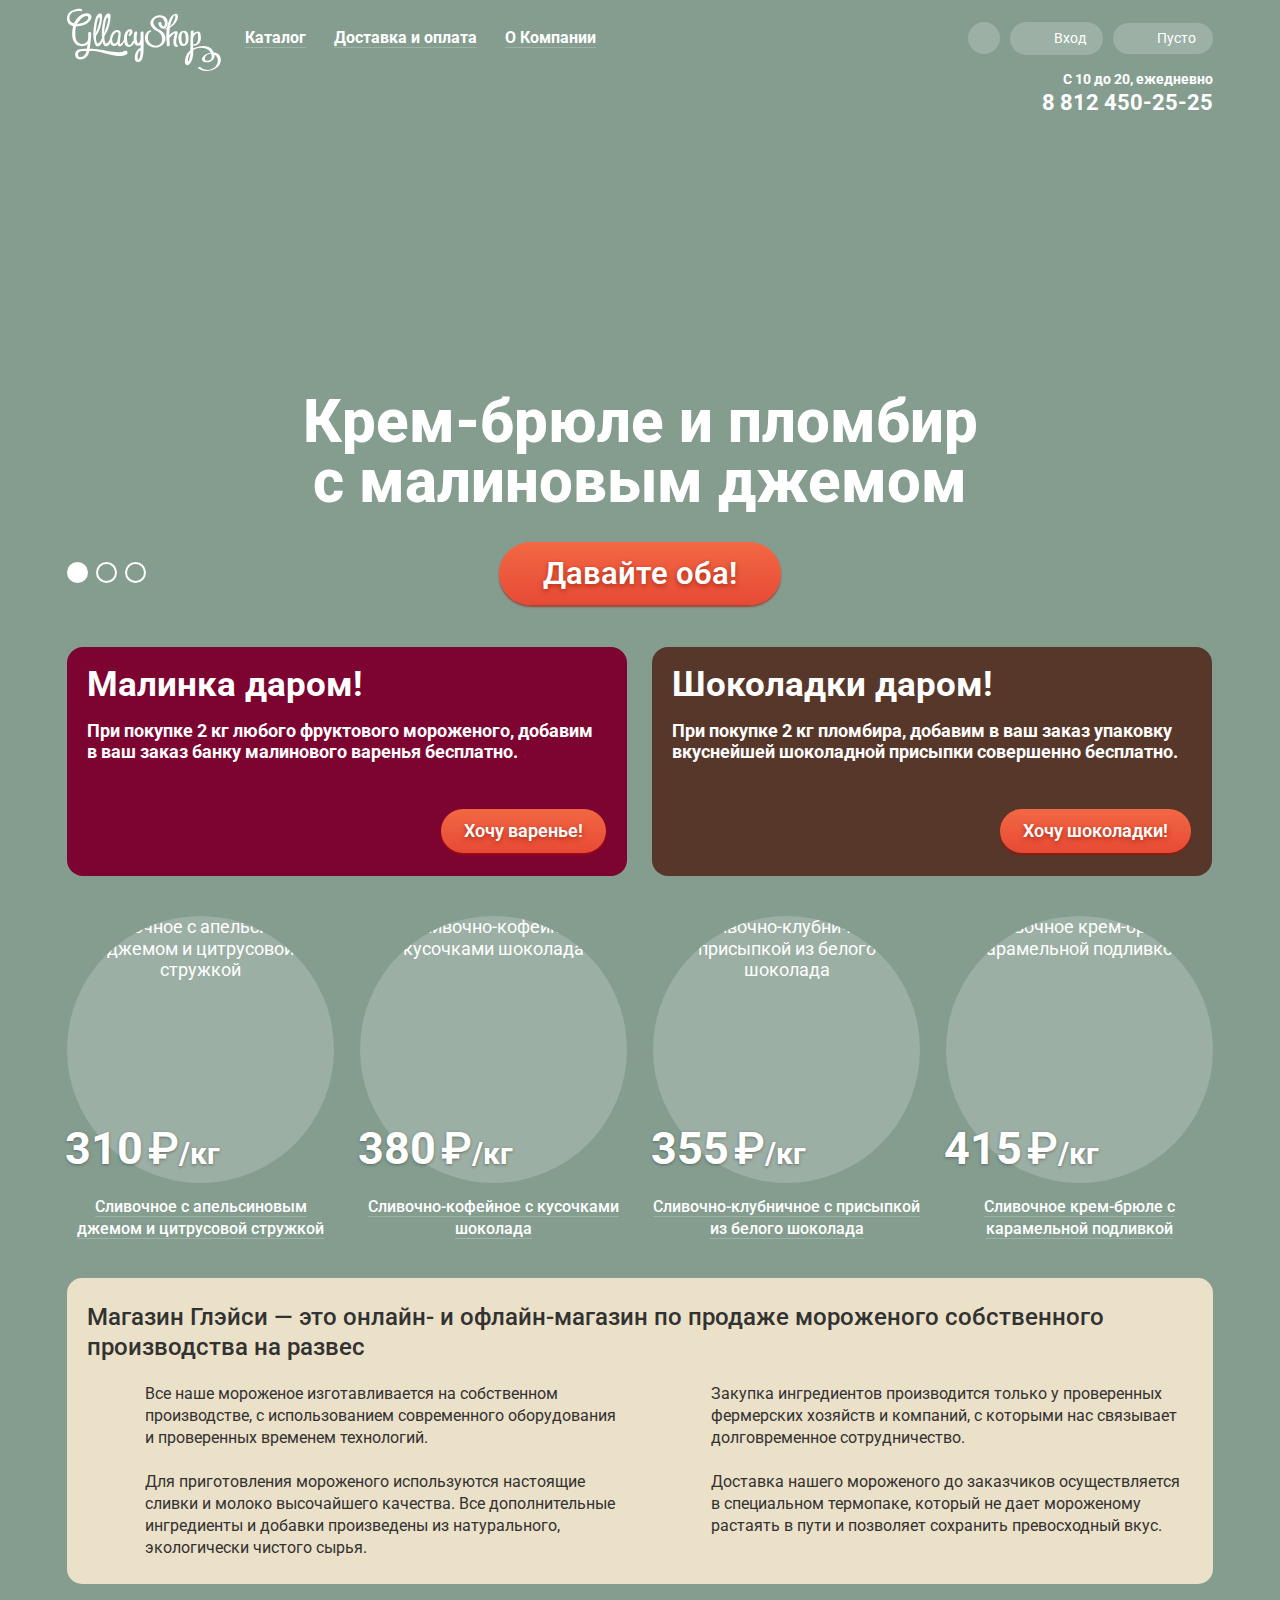
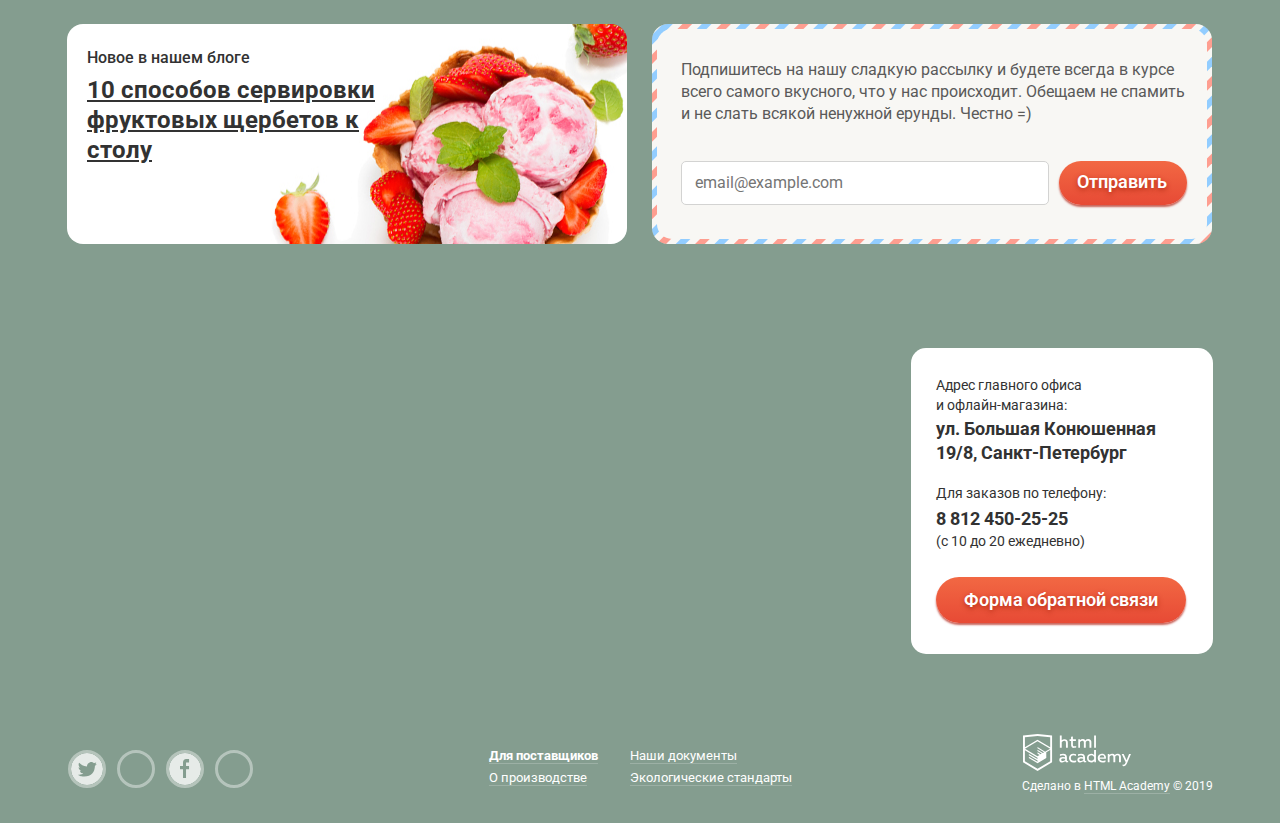
==== commit bd293113: "Попытка 2, исправлены незачтеные критерии" ====
--- a/index.html
+++ b/index.html
@@ -1,278 +1,287 @@
 <!DOCTYPE html>
 <html lang="ru">
+
 <head>
-  <meta charset="utf-8">
-  <title>Магазин мороженого «Глейси»</title>
-  <link href="https://fonts.googleapis.com/css?family=Roboto:400,500,700&display=swap&subset=cyrillic-ext" rel="stylesheet">
-  <link href="css/normalize.css" rel="stylesheet">
-  <link href="css/style-min.css" rel="stylesheet">
+    <meta charset="utf-8">
+    <title>Магазин мороженого «Глейси»</title>
+    <link href="https://fonts.googleapis.com/css?family=Roboto:400,500,700&display=swap&subset=cyrillic-ext" rel="stylesheet">
+    <link href="css/normalize-min.css" rel="stylesheet">
+    <link href="css/style-min.css" rel="stylesheet">
 </head>
 
 <body>
-  <input class="visually-hidden" type="radio" id="product-1" name="toggle" checked>
-  <input class="visually-hidden" type="radio" id="product-2" name="toggle">
-  <input class="visually-hidden" type="radio" id="product-3" name="toggle">
-  
-  <div class="site-wrapper">
-    <div class="container">
-      <header class="main-header">
-          <nav class="main-navigation">
-            <div class="logo" aria-label="логотип Gllacy Shop">
-               <svg xmlns="http://www.w3.org/2000/svg" width="154" height="64" viewBox="0 0 154 64">
-                  <g fill="#FFF">
-                      <path d="M59.292 42.755c-.833-.25-2.153.373-2.153.373s-3.027 2.513-17.84-.378c-10.908-2.129-16.583-1.917-16.583-1.917s1.833-12.5 1.333-16c0 0 0-.917-1.083-.917s-1.75.417-1.75 1 .167 4.417-.25 7.083c0 0-1.417 4.251-6.167 3.917s-5.75-3.75-6.167-6.083-.666-8.833.584-11.5c0 0 7.167.25 11.667-3.583s4.25-7.167 2.083-8.583S15.883 5 12.049 8.5s-5.083 7-5.083 7-5.625-1.208-4.333-7.083C3.982 2.277 12.393 3 12.393 3c1.75.333 1.823.5 2.406-.083s1-2.083-1.75-2.167S2.049 2.021.466 7.5c-1.685 5.828 1.435 9.997 5.622 10.643 0 0-2.288 10.107.545 15.107s6.94 4.917 8.595 4.917 4.572-.916 5.405-2.25c0 0-.393 3.581-.724 4.88 0 0-6.935-.095-9.109 1.036-3.688 1.917-2.917 6.48-1.5 8.104 1.204 1.38 4.812 2.125 7.417.896 2.705-1.277 4.865-3.739 5.549-7.697 0 0 6.368-.469 12.534 1.364s14.756 3.556 17.34 3.556 8.046-.738 8.327-2.889c.186-1.438-.342-2.162-1.175-2.412zM15.862 9.328s3.281-2.5 4.844-.938c0 0 1.25 1.281.094 2.812-.656.869-2.396 3.589-10.656 4.938-.001.001 2.593-4.562 5.718-6.812zm.265 38.906s-4.531 2.469-5.047-.875c-.333-2.158.89-3.18 1.687-3.57s1.875-.879 6.579-.711c0 0 0 3.328-3.219 5.156z"/>
-                      <path d="M73.576 24.477l-.002 6.77c-.007.038-.019.075-.021.115-.035.931-.418 1.734-.861 2.537a5.56 5.56 0 0 1-1.18 1.463c-.533.469-.877-.564-1.078-.985-1.391-2.915-.726-6.812-.187-9.862.257-1.454-2.706-1.077-2.936.222-.334 1.888-.869 5.118-.547 7.906-.587.101-1.167.366-1.341.737-.511 1.088-2.009 4.704-3.833 3.258-1.319-1.046-1.461-3.743-1.6-5.268-.191-2.111.154-4.267.816-6.266-.058.173 1.14-2.823 1.67-1.703.326.69.032 2.641-.608 3.122-1.571 1.182.875 1.67 1.824.956 1.802-1.356 3.05-5.708-.074-6.232-3.464-.581-5.438 2.923-6.163 5.697-.335 1.279-.563 3.074-.504 4.886-.481.832-2.097 3.533-3.047 4.026-1.125.584-1.104-.229-1.062-.75s.542-5.146.813-8.271c.175-2.014-.062-2.771-.5-3.646s-3.994-2.825-7.146.833c-2.183 2.534-2.912 4.927-3.08 7.054-.213.425-.443.873-.71 1.362-1.5 2.75-3.384 3.909-4.062 2-.594-1.672-.906-3.703-.75-6.188.005-.088 3.5-5 5.062-11.75s1.25-10.062.438-10.625-4.25-1.938-6.312 6.25c-1.523 6.047-2.137 12.5-1.565 17.879a41.603 41.603 0 0 1-1.229 2.434c-1.5 2.75-3.384 3.909-4.062 2-.594-1.672-.906-3.703-.75-6.188.005-.088 3.5-5 5.062-11.75s1.25-10.062.438-10.625-4.25-1.938-6.312 6.25-2.465 17.126-.5 23.125c0 0 1.081 3.375 3.103 3.125 1.671-.207 3.656-1.846 4.829-4.906.144.615.301 1.215.487 1.781 0 0 1.081 3.375 3.103 3.125 1.376-.17 2.964-1.32 4.14-3.423.711 1.839 2.239 3.34 4.213 2.985 2.667-.479 3.218-1.932 3.218-1.932s-.051 2.383 1.657 2.383c1.525 0 2.729-.889 3.938-3.159.409-.77.642-1.218.773-1.481.356 2.144 1.241 4.055 3.018 4.83 2.976 1.298 5.62-1.172 7.167-3.608.473 1.199 1.24 2.156 2.461 2.616 1.338.505 2.659.013 3.772-.928-.005 1.173-.016 2.346-.026 3.519-.584.001-1.239.143-1.547.415-3.203 2.825-4.598 6.241-4.195 10.521.233 2.48 2.576 3.597 4.725 2.662 3.101-1.35 3.57-6.021 3.83-8.836.625-6.829.139-13.939.139-20.791 0-1.293-2.906-.702-2.906.329zM30.252 13.281c.688-2.656 1.329-3.719 1.954-3.719s.938.719.469 3-1.987 8.626-4.094 12.75c0 0 .983-9.374 1.671-12.031zm8.418 0c.688-2.656 1.329-3.719 1.954-3.719s.938.719.469 3-1.987 8.626-4.094 12.75c0 0 .984-9.374 1.671-12.031zm12.859 12.427c-.074.58-.459 4.292-.959 6.292s-.953 2.78-2.583 3.438c-1.704.688-2.438-1.418-2.438-1.418-1.146-3.208.396-6.042 1.667-7.919s2.573-2.096 3.312-1.955a1.36 1.36 0 0 1 1.001 1.562zm21.972 18.056c-.038 2.683-.381 5.377-1.579 7.81-.701.146-1.029-.117-1.239-1.237a10.734 10.734 0 0 1 .049-3.251c.24-2.021 1.382-3.736 2.783-5.153-.007.61-.005 1.22-.014 1.831zM92.301 21.649c-2.541-1.229-4.811-3.29-5.715-6-1.279-3.827 2.928-6.647 6.275-6.474 3.488.181 5.137 3.625 4.967 6.709-.061 1.095-.748 3.557-2.096 2.277-.951-.906-1.369-2.375-1.566-3.632-.191-1.21-3.1-.495-2.898.776.578 3.657 4.527 7.689 7.898 3.863 3.014-3.418 1.656-9.462-2.574-11.233-4.523-1.893-10.135.077-12.529 4.327-2.732 4.85 2.748 9.598 6.629 11.321 6.225 3.338 6.455 14.054-1.818 14.126-3.43.03-6.619-2.438-7.693-5.609-.572-1.688-.279-7.553 2.014-8.003 1.807-.354 1.311-2.04-.453-1.693-3.713.727-5.08 5.515-4.721 8.858.576 5.341 5.578 8.339 10.631 8.295 4.682-.041 8.654-2.929 9.625-7.549.938-4.482-1.912-8.768-5.976-10.359z"/>
-                      <path d="M110.881 37.532c-2.855-1.552-1.223-7.563-.791-9.875.279-1.492 1.555-3.794-.494-4.296-2.385-.584-5.223 1.687-7.277 3.858.012-2.506.17-4.999.553-7.478 3.088-1.576 5.4-3.821 7.182-7.395 1.295-2.604 1.941-7.971-2.461-6.422-3.986 1.403-5.377 6.017-6.619 9.688a29.258 29.258 0 0 0-1.094 4.378c-.398.16-.803.312-1.219.44-1.658.512-1.441 1.407.238.89.275-.085.543-.173.809-.263-.793 5.612-.256 11.49.248 17.02.049.54 2.969-.001 2.898-.777-.227-2.468-.414-4.922-.496-7.364.283-.104.52-.236.633-.387.889-1.175 1.982-2.203 3.08-3.177.299-.261.605-.513.92-.755l.459-.339c.674-.53.799-.543.381-.04-.061.916-.459 1.93-.625 2.832-.549 2.992-2.127 8.889 1.346 10.775.745.403 3.43-.715 2.329-1.313zm-6.486-24.101c.305-.897.715-1.77 1.094-2.636.473-1.082 1.73-4.768 2.645-3.004.729 1.404-.426 3.717-.938 5.067-.83 2.185-2.254 3.95-4.047 5.297.31-1.58.714-3.155 1.246-4.724z"/>
-                      <path d="M121.635 30.527c.006-3.288-.375-7.506-4.303-7.863-4.309-.392-6.006 4.123-6.064 7.49-.004.274.135.456.35.569-.004 3.15.76 7.26 4.508 7.197 4.181-.068 5.505-3.714 5.509-7.393zm-4.998 5.475c-2.441-.971-2.219-5.203-2.053-7.24a.542.542 0 0 0-.246-.525c.301-2.017 1.082-5.03 2.863-3.506 1.416 1.211 1.445 4.148 1.521 5.835.053 1.144-.105 6.224-2.085 5.436zM153.135 48.58c-1.127-2.886-3.588-3.994-6.293-4.128a12.032 12.032 0 0 0-1.133-2.076c-3.91-5.788-13.189-5.019-19.475-1.948-.041-.913-.09-1.824-.129-2.73 2.533.127 5-.852 6.502-2.997 1.676-2.395 1.434-6.632.777-9.314-.619-2.525-3.088-2.072-4.93-1.234-.656.298-1.279.744-1.865 1.261.055-.672.111-1.345.16-2.014.111-1.542-2.842-1.153-2.941.203-.453 6.196-.297 12.366-.441 18.54-4.271 3.862-5.348 7.501-5.391 12.06-.02 2.271 1.934 3.961 3.982 2.386 2.895-2.224 3.771-6.629 4.172-9.984.178-1.491.197-3.009.16-4.528 4.49-2.941 10.635-3.149 15.205-.1.938.626 1.711 1.594 2.262 2.696-1.688.3-3.311.855-4.613 1.482-1.713.825-4.256 2.765-4.131 4.936.098 1.69 1.029 2.638 2.283 2.979.078.033.17.063.299.084 6.135.995 10.703-2.626 9.828-7.737 2.984 1.625 4.107 5.405 3.043 8.66-2.387 7.304-11.584 8.932-16.949 4.054-.574-.523-3.184.577-2.729.992 7.786 7.076 27.058.53 22.347-11.543zm-29.944-1.775c-.102 1.738-.459 3.549-1.145 5.143a22.06 22.06 0 0 1-.801 1.598s-.26.064-.316-.717c.025-2.858.809-5.577 2.346-7.892-.025.623-.048 1.245-.084 1.868zm3.129-17.858a.768.768 0 0 0 .146-.172c.516-.917 1.207-1.728 1.908-2.507.527-.586 1.119-1.138 1.803-1.539.324.162.654.991.777 2.131.303 2.772.439 10.096-3.945 9.407-.209-.033-.57.043-.947.171v-.039c-.06-2.478.075-4.967.258-7.452zm13.08 23.744c-.016-.003-.037-.001-.055-.003-1.689-.398-1.502-1.99-1.289-3.086.492-2.524 3.576-3.883 6.117-3.959 1.284 3.567.296 7.87-4.773 7.048z"/>
-                  </g>
-                </svg>
-            </div>
-     
-            <ul class="site-navigation">
-              <li class="site-navigation-item"><a class="site-navigation-link" href="catalog.html">Каталог</a>
-                <div class="sub-menu-background">
-                  <ul class="sub-menu">
-                    <li><span>Новинки</span></li>
-                    <li><a href="catalog.html">Сливочное</a></li>
-                    <li><a href="#">Щербеты</a></li>
-                    <li><a href="#">Фруктовый лед</a></li>
-                    <li><a href="#">Мелорин</a></li>
-                  </ul>
-               </div>
-              </li>
-              <li class="site-navigation-item"><a class="site-navigation-link" href="#">Доставка и оплата</a></li>
-              <li class="site-navigation-item"><a class="site-navigation-link" href="#">О Компании</a></li>
+    <input class="visually-hidden" type="radio" id="product-1" name="toggle" checked>
+    <input class="visually-hidden" type="radio" id="product-2" name="toggle">
+    <input class="visually-hidden" type="radio" id="product-3" name="toggle">
+
+    <div class="site-wrapper">
+        <div class="container">
+            <header class="main-header">
+                <nav class="main-navigation">
+                    <div class="logo" aria-label="логотип Gllacy Shop">
+                        <svg xmlns="http://www.w3.org/2000/svg" width="154" height="64" viewBox="0 0 154 64">
+                            <g fill="#FFF">
+                                <path d="M59.292 42.755c-.833-.25-2.153.373-2.153.373s-3.027 2.513-17.84-.378c-10.908-2.129-16.583-1.917-16.583-1.917s1.833-12.5 1.333-16c0 0 0-.917-1.083-.917s-1.75.417-1.75 1 .167 4.417-.25 7.083c0 0-1.417 4.251-6.167 3.917s-5.75-3.75-6.167-6.083-.666-8.833.584-11.5c0 0 7.167.25 11.667-3.583s4.25-7.167 2.083-8.583S15.883 5 12.049 8.5s-5.083 7-5.083 7-5.625-1.208-4.333-7.083C3.982 2.277 12.393 3 12.393 3c1.75.333 1.823.5 2.406-.083s1-2.083-1.75-2.167S2.049 2.021.466 7.5c-1.685 5.828 1.435 9.997 5.622 10.643 0 0-2.288 10.107.545 15.107s6.94 4.917 8.595 4.917 4.572-.916 5.405-2.25c0 0-.393 3.581-.724 4.88 0 0-6.935-.095-9.109 1.036-3.688 1.917-2.917 6.48-1.5 8.104 1.204 1.38 4.812 2.125 7.417.896 2.705-1.277 4.865-3.739 5.549-7.697 0 0 6.368-.469 12.534 1.364s14.756 3.556 17.34 3.556 8.046-.738 8.327-2.889c.186-1.438-.342-2.162-1.175-2.412zM15.862 9.328s3.281-2.5 4.844-.938c0 0 1.25 1.281.094 2.812-.656.869-2.396 3.589-10.656 4.938-.001.001 2.593-4.562 5.718-6.812zm.265 38.906s-4.531 2.469-5.047-.875c-.333-2.158.89-3.18 1.687-3.57s1.875-.879 6.579-.711c0 0 0 3.328-3.219 5.156z" />
+                                <path d="M73.576 24.477l-.002 6.77c-.007.038-.019.075-.021.115-.035.931-.418 1.734-.861 2.537a5.56 5.56 0 0 1-1.18 1.463c-.533.469-.877-.564-1.078-.985-1.391-2.915-.726-6.812-.187-9.862.257-1.454-2.706-1.077-2.936.222-.334 1.888-.869 5.118-.547 7.906-.587.101-1.167.366-1.341.737-.511 1.088-2.009 4.704-3.833 3.258-1.319-1.046-1.461-3.743-1.6-5.268-.191-2.111.154-4.267.816-6.266-.058.173 1.14-2.823 1.67-1.703.326.69.032 2.641-.608 3.122-1.571 1.182.875 1.67 1.824.956 1.802-1.356 3.05-5.708-.074-6.232-3.464-.581-5.438 2.923-6.163 5.697-.335 1.279-.563 3.074-.504 4.886-.481.832-2.097 3.533-3.047 4.026-1.125.584-1.104-.229-1.062-.75s.542-5.146.813-8.271c.175-2.014-.062-2.771-.5-3.646s-3.994-2.825-7.146.833c-2.183 2.534-2.912 4.927-3.08 7.054-.213.425-.443.873-.71 1.362-1.5 2.75-3.384 3.909-4.062 2-.594-1.672-.906-3.703-.75-6.188.005-.088 3.5-5 5.062-11.75s1.25-10.062.438-10.625-4.25-1.938-6.312 6.25c-1.523 6.047-2.137 12.5-1.565 17.879a41.603 41.603 0 0 1-1.229 2.434c-1.5 2.75-3.384 3.909-4.062 2-.594-1.672-.906-3.703-.75-6.188.005-.088 3.5-5 5.062-11.75s1.25-10.062.438-10.625-4.25-1.938-6.312 6.25-2.465 17.126-.5 23.125c0 0 1.081 3.375 3.103 3.125 1.671-.207 3.656-1.846 4.829-4.906.144.615.301 1.215.487 1.781 0 0 1.081 3.375 3.103 3.125 1.376-.17 2.964-1.32 4.14-3.423.711 1.839 2.239 3.34 4.213 2.985 2.667-.479 3.218-1.932 3.218-1.932s-.051 2.383 1.657 2.383c1.525 0 2.729-.889 3.938-3.159.409-.77.642-1.218.773-1.481.356 2.144 1.241 4.055 3.018 4.83 2.976 1.298 5.62-1.172 7.167-3.608.473 1.199 1.24 2.156 2.461 2.616 1.338.505 2.659.013 3.772-.928-.005 1.173-.016 2.346-.026 3.519-.584.001-1.239.143-1.547.415-3.203 2.825-4.598 6.241-4.195 10.521.233 2.48 2.576 3.597 4.725 2.662 3.101-1.35 3.57-6.021 3.83-8.836.625-6.829.139-13.939.139-20.791 0-1.293-2.906-.702-2.906.329zM30.252 13.281c.688-2.656 1.329-3.719 1.954-3.719s.938.719.469 3-1.987 8.626-4.094 12.75c0 0 .983-9.374 1.671-12.031zm8.418 0c.688-2.656 1.329-3.719 1.954-3.719s.938.719.469 3-1.987 8.626-4.094 12.75c0 0 .984-9.374 1.671-12.031zm12.859 12.427c-.074.58-.459 4.292-.959 6.292s-.953 2.78-2.583 3.438c-1.704.688-2.438-1.418-2.438-1.418-1.146-3.208.396-6.042 1.667-7.919s2.573-2.096 3.312-1.955a1.36 1.36 0 0 1 1.001 1.562zm21.972 18.056c-.038 2.683-.381 5.377-1.579 7.81-.701.146-1.029-.117-1.239-1.237a10.734 10.734 0 0 1 .049-3.251c.24-2.021 1.382-3.736 2.783-5.153-.007.61-.005 1.22-.014 1.831zM92.301 21.649c-2.541-1.229-4.811-3.29-5.715-6-1.279-3.827 2.928-6.647 6.275-6.474 3.488.181 5.137 3.625 4.967 6.709-.061 1.095-.748 3.557-2.096 2.277-.951-.906-1.369-2.375-1.566-3.632-.191-1.21-3.1-.495-2.898.776.578 3.657 4.527 7.689 7.898 3.863 3.014-3.418 1.656-9.462-2.574-11.233-4.523-1.893-10.135.077-12.529 4.327-2.732 4.85 2.748 9.598 6.629 11.321 6.225 3.338 6.455 14.054-1.818 14.126-3.43.03-6.619-2.438-7.693-5.609-.572-1.688-.279-7.553 2.014-8.003 1.807-.354 1.311-2.04-.453-1.693-3.713.727-5.08 5.515-4.721 8.858.576 5.341 5.578 8.339 10.631 8.295 4.682-.041 8.654-2.929 9.625-7.549.938-4.482-1.912-8.768-5.976-10.359z" />
+                                <path d="M110.881 37.532c-2.855-1.552-1.223-7.563-.791-9.875.279-1.492 1.555-3.794-.494-4.296-2.385-.584-5.223 1.687-7.277 3.858.012-2.506.17-4.999.553-7.478 3.088-1.576 5.4-3.821 7.182-7.395 1.295-2.604 1.941-7.971-2.461-6.422-3.986 1.403-5.377 6.017-6.619 9.688a29.258 29.258 0 0 0-1.094 4.378c-.398.16-.803.312-1.219.44-1.658.512-1.441 1.407.238.89.275-.085.543-.173.809-.263-.793 5.612-.256 11.49.248 17.02.049.54 2.969-.001 2.898-.777-.227-2.468-.414-4.922-.496-7.364.283-.104.52-.236.633-.387.889-1.175 1.982-2.203 3.08-3.177.299-.261.605-.513.92-.755l.459-.339c.674-.53.799-.543.381-.04-.061.916-.459 1.93-.625 2.832-.549 2.992-2.127 8.889 1.346 10.775.745.403 3.43-.715 2.329-1.313zm-6.486-24.101c.305-.897.715-1.77 1.094-2.636.473-1.082 1.73-4.768 2.645-3.004.729 1.404-.426 3.717-.938 5.067-.83 2.185-2.254 3.95-4.047 5.297.31-1.58.714-3.155 1.246-4.724z" />
+                                <path d="M121.635 30.527c.006-3.288-.375-7.506-4.303-7.863-4.309-.392-6.006 4.123-6.064 7.49-.004.274.135.456.35.569-.004 3.15.76 7.26 4.508 7.197 4.181-.068 5.505-3.714 5.509-7.393zm-4.998 5.475c-2.441-.971-2.219-5.203-2.053-7.24a.542.542 0 0 0-.246-.525c.301-2.017 1.082-5.03 2.863-3.506 1.416 1.211 1.445 4.148 1.521 5.835.053 1.144-.105 6.224-2.085 5.436zM153.135 48.58c-1.127-2.886-3.588-3.994-6.293-4.128a12.032 12.032 0 0 0-1.133-2.076c-3.91-5.788-13.189-5.019-19.475-1.948-.041-.913-.09-1.824-.129-2.73 2.533.127 5-.852 6.502-2.997 1.676-2.395 1.434-6.632.777-9.314-.619-2.525-3.088-2.072-4.93-1.234-.656.298-1.279.744-1.865 1.261.055-.672.111-1.345.16-2.014.111-1.542-2.842-1.153-2.941.203-.453 6.196-.297 12.366-.441 18.54-4.271 3.862-5.348 7.501-5.391 12.06-.02 2.271 1.934 3.961 3.982 2.386 2.895-2.224 3.771-6.629 4.172-9.984.178-1.491.197-3.009.16-4.528 4.49-2.941 10.635-3.149 15.205-.1.938.626 1.711 1.594 2.262 2.696-1.688.3-3.311.855-4.613 1.482-1.713.825-4.256 2.765-4.131 4.936.098 1.69 1.029 2.638 2.283 2.979.078.033.17.063.299.084 6.135.995 10.703-2.626 9.828-7.737 2.984 1.625 4.107 5.405 3.043 8.66-2.387 7.304-11.584 8.932-16.949 4.054-.574-.523-3.184.577-2.729.992 7.786 7.076 27.058.53 22.347-11.543zm-29.944-1.775c-.102 1.738-.459 3.549-1.145 5.143a22.06 22.06 0 0 1-.801 1.598s-.26.064-.316-.717c.025-2.858.809-5.577 2.346-7.892-.025.623-.048 1.245-.084 1.868zm3.129-17.858a.768.768 0 0 0 .146-.172c.516-.917 1.207-1.728 1.908-2.507.527-.586 1.119-1.138 1.803-1.539.324.162.654.991.777 2.131.303 2.772.439 10.096-3.945 9.407-.209-.033-.57.043-.947.171v-.039c-.06-2.478.075-4.967.258-7.452zm13.08 23.744c-.016-.003-.037-.001-.055-.003-1.689-.398-1.502-1.99-1.289-3.086.492-2.524 3.576-3.883 6.117-3.959 1.284 3.567.296 7.87-4.773 7.048z" />
+                            </g>
+                        </svg>
+                    </div>
+
+                    <ul class="site-navigation">
+                        <li class="site-navigation-item"><a class="site-navigation-link" href="catalog.html">Каталог</a>
+                            <div class="sub-menu-background">
+                                <ul class="sub-menu">
+                                    <li><span>Новинки</span></li>
+                                    <li><a href="catalog.html">Сливочное</a></li>
+                                    <li><a href="#">Щербеты</a></li>
+                                    <li><a href="#">Фруктовый лед</a></li>
+                                    <li><a href="#">Мелорин</a></li>
+                                </ul>
+                            </div>
+                        </li>
+                        <li class="site-navigation-item"><a class="site-navigation-link" href="#">Доставка и оплата</a></li>
+                        <li class="site-navigation-item"><a class="site-navigation-link" href="#">О Компании</a></li>
+                    </ul>
+
+                    <ul class="user-navigation">
+                        <li class="icon-search" tabindex="0">
+                            <div class="site-search-background">
+                                <span class="visually-hidden" aria-label="Поиск по сайту">Поиск</span>
+                                <div class="site-search">
+                                    <form action="https://echo.htmlacademy.ru" method="get">
+                                        <input type="search" placeholder="Крем-брюле">
+                                    </form>
+                                </div>
+                            </div>
+                        </li>
+
+                        <li class="login-icon" tabindex="0"><span>Вход</span>
+                            <div class="site-login-background">
+                                <div class="site-login">
+                                    <h2 class="visually-hidden">Личный кабинет</h2>
+                                    <form class="login-form" action="https://echo.htmlacademy.ru" method="post">
+                                        <p>
+                                            <label class="visually-hidden" for="user-login">Логин</label>
+                                            <input id="user-login" type="text" name="login" placeholder="email@example.com">
+                                        </p>
+                                        <p>
+                                            <label class="visually-hidden" for="user-password">Пароль</label>
+                                            <input id="user-password" type="password" name="password" placeholder="••••••••">
+                                        </p>
+                                        <div class="login-btn-block">
+                                            <button class="button" type="submit">Войти</button>
+                                            <p class="login-help">
+                                                <a class="restore" href="#">Забыли пароль?</a>
+                                                <a class="registration" href="#">Новая регистрация</a>
+                                            </p>
+                                        </div>
+                                    </form>
+                                </div>
+                            </div>
+                        </li>
+
+                        <li class="icon-cart" aria-label="Корзина" tabindex="0"><span>Пусто</span></li>
+                        <li class="phone">
+                            <p>C 10 до 20, ежедневно</p>
+                            <a class="phone-number" href="tel:+78124502525" aria-label="Номер телефона 8-812-450-25-25">8 812 450-25-25</a>
+                        </li>
+                    </ul>
+                </nav>
+
+            </header>
+
+            <h1 class="visually-hidden">Магазин мороженого</h1>
+            <section class="slider">
+                <div class="slider-controls">
+                    <label for="product-1" tabindex="0">Первый</label>
+                    <label for="product-2" tabindex="0">Второй</label>
+                    <label for="product-3" tabindex="0">Третий</label>
+                </div>
+                <ul class="slide-list">
+                    <li class="slider-item slide" id="slide1">
+                        <h3 class="slide-title">Крем-брюле и пломбир с малиновым джемом</h3>
+                        <a class="button" href="#">Давайте оба!</a>
+                    </li>
+                    <li class="slider-item slide" id="slide2">
+                        <h3 class="slide-title">Шоколадный пломбир и лимонный сорбет</h3>
+                        <a class="button" href="#">Давайте оба!</a>
+                    </li>
+                    <li class="slider-item slide" id="slide3">
+                        <h3 class="slide-title">Пломбир с помадкой и клубничный щербет</h3>
+                        <a class="button" href="#">Давайте оба!</a>
+                    </li>
+                </ul>
+            </section>
+
+            <div class="index-columns">
+                <div class="column-raspberries">
+                    <h3 class="column-header">Малинка даром!</h3>
+                    <p>При покупке 2 кг любого фруктового мороженого, добавим в&nbsp;ваш заказ банку малинового варенья бесплатно.
+                    </p>
+                    <a class="button" href="#">Хочу варенье!</a>
+                </div>
+                <div class="column-chocolate">
+                    <h3 class="column-header">Шоколадки даром!</h3>
+                    <p>При покупке 2 кг пломбира, добавим в ваш заказ упаковку вкуснейшей шоколадной присыпки совершенно бесплатно.
+                    </p>
+                    <a class="button" href="#">Хочу шоколадки!</a>
+                </div>
+            </div>
+
+            <section class="catalog">
+                <ul class="catalog-list">
+                    <li class="catalog-item hit">
+                        <div class="catalog-image-container">
+                            <img src="img/item-1.jpg" width="267" height="267" alt="Сливочное с апельсиновым джемом и цитрусовой стружкой">
+                            <p class="catalog-item-price"><span>310<span class="rub">&#8381;</span></span>/кг</p>
+                        </div>
+                        <a class="catalog-item-title" href="catalog-item.html"><span>Сливочное с апельсиновым джемом и цитрусовой стружкой</span></a>
+                        <div class="catalog-button-background">
+                            <a href="catalog-item.html" class="button">Быстрый просмотр</a>
+                        </div>
+                    </li>
+
+                    <li class="catalog-item hit">
+                        <div class="catalog-image-container">
+                            <img src="img/item-2.jpg" width="267" height="267" alt="Сливочно-кофейное с кусочками шоколада">
+                            <p class="catalog-item-price"><span>380<span class="rub">&#8381;</span></span>/кг</p>
+                        </div>
+                        <a class="catalog-item-title" href="catalog-item.html"><span>Сливочно-кофейное с кусочками шоколада</span></a>
+                        <div class="catalog-button-background">
+                            <a href="catalog-item.html" class="button">Быстрый просмотр</a>
+                        </div>
+                    </li>
+
+                    <li class="catalog-item hit">
+                        <div class="catalog-image-container">
+                            <img src="img/item-3.jpg" width="267" height="267" alt="Сливочно-клубничное с присыпкой из белого шоколада">
+                            <p class="catalog-item-price"><span>355<span class="rub">&#8381;</span></span>/кг</p>
+                        </div>
+                        <a class="catalog-item-title" href="catalog-item.html"><span>Сливочно-клубничное с присыпкой из белого шоколада</span></a>
+                        <div class="catalog-button-background">
+                            <a href="catalog-item.html" class="button">Быстрый просмотр</a>
+                        </div>
+                    </li>
+
+                    <li class="catalog-item hit">
+                        <div class="catalog-image-container">
+                            <img src="img/item-4.jpg" width="267" height="267" alt="Сливочное крем-брюле с карамельной подливкой">
+                            <p class="catalog-item-price"><span>415<span class="rub">&#8381;</span></span>/кг</p>
+                        </div>
+                        <a class="catalog-item-title" href="catalog-item.html"><span>Сливочное крем-брюле с карамельной подливкой</span></a>
+                        <div class="catalog-button-background">
+                            <a href="catalog-item.html" class="button">Быстрый просмотр</a>
+                        </div>
+                    </li>
+                </ul>
+            </section>
+
+            <section class="features">
+                <h3>Магазин Глэйси — это онлайн- и офлайн-магазин по продаже мороженого собственного производства на развес</h3>
+
+                <ul class="features-list">
+                    <li class="features-element">
+                        <p class="feature-icon-icecream">Все наше мороженое изготавливается на собственном производстве, с использованием современного оборудования и проверенных временем технологий.</p>
+                    </li>
+                    <li class="features-element">
+                        <p class="feature-icon-cow">Закупка ингредиентов производится только у проверенных фермерских хозяйств и компаний, с которыми нас связывает долговременное сотрудничество.</p>
+                    </li>
+                    <li class="features-element">
+                        <p class="feature-icon-leaf">Для приготовления мороженого используются настоящие сливки и молоко высочайшего качества. Все дополнительные ингредиенты и добавки произведены из натурального, экологически чистого сырья.</p>
+                    </li>
+                    <li class="features-element">
+                        <p class="feature-icon-termo">Доставка нашего мороженого до заказчиков осуществляется в специальном термопаке, который не дает мороженому растаять в пути и позволяет сохранить превосходный вкус.</p>
+                    </li>
+                </ul>
+            </section>
+
+            <div class="index-columns">
+                <article class="blog-news">
+                    <h3>Новое в нашем блоге</h3>
+                    <a href="#"><span>10&nbsp;способов&nbsp;сервировки фруктовых щербетов к столу</span></a>
+                </article>
+
+                <section class="newsletter">
+                    <div class="newsletter-background">
+                        <p>Подпишитесь на нашу сладкую рассылку и будете всегда в курсе всего самого вкусного, что у нас происходит. Обещаем&nbsp;не&nbsp;спамить и&nbsp;не слать всякой ненужной ерунды. Честно =)</p>
+                        <form action="https://echo.htmlacademy.ru/courses" method="post">
+                            <label class="email visually-hidden" for="email"></label>
+                            <input type="email" id="email" name="email" placeholder="email@example.com" value="" />
+                            <button class="button" type="submit" value="Отправить">Отправить</button>
+                        </form>
+                    </div>
+                </section>
+            </div>
+        </div>
+
+        <div class="map">
+            <iframe src="https://www.google.com/maps/embed?pb=!1m18!1m12!1m3!1d1998.6271085649978!2d30.32384133311327!3d59.93832952619694!2m3!1f0!2f0!3f0!3m2!1i1024!2i768!4f13.1!3m3!1m2!1s0x4696310fca145cc1%3A0x42b32648d8238007!2z0JHQvtC70YzRiNCw0Y8g0JrQvtC90Y7RiNC10L3QvdCw0Y8g0YPQuy4sIDE5LzgsINCh0LDQvdC60YIt0J_QtdGC0LXRgNCx0YPRgNCzLCAxOTExODY!5e0!3m2!1sru!2sru!4v1582810700700!5m2!1sru!2sru" style="border:0;" allowfullscreen=""></iframe>
+
+            <div class="feedback-container">
+                <div class="feedback">
+                    <p>Адрес главного офиса и&nbsp;офлайн-магазина:</p>
+                    <span class="feedback-address">ул. Большая Конюшенная 19/8, Санкт-Петербург</span>
+                    <p>Для заказов по телефону:</p>
+                    <a class="feedback-phone" href="tel:+78124502525" aria-label="Номер телефона 8-812-450-25-25">8 812 450-25-25</a>
+                    <p>(с 10 до 20 ежедневно)</p>
+                    <a class="button feedback-button" href="">Форма обратной связи</a>
+                </div>
+            </div>
+        </div>
+
+        <footer class="main-footer">
+            <ul class="socials" aria-label="Социальные сети">
+                <li><a class="social-button social-tw" href="#"><span class="visually-hidden">Твиттер</span></a></li>
+                <li><a class="social-button social-inst" href="#"><span class="visually-hidden">Инстаграм</span></a></li>
+                <li><a class="social-button social-fb" href="#"><span class="visually-hidden">Фейсбук</span></a></li>
+                <li><a class="social-button social-vk" href="#"><span class="visually-hidden">Вконтакте</span></a></li>
             </ul>
 
-            <ul class="user-navigation">
-              <li class="icon-search">
-                <div class="site-search-background">
-                  <span class="visually-hidden" aria-label="Поиск по сайту">Поиск</span>
-                  <div class="site-search">
-                    <form action="https://echo.htmlacademy.ru" method="get">
-                      <input type="search" placeholder="Крем-брюле">
-                    </form>
-                  </div>
-                </div>
-              </li>
-
-              <li class="login-icon" tabindex="0"><span>Вход</span>
-                <div class="site-login-background">
-                  <div class="site-login">
-                    <h2 class="visually-hidden">Личный кабинет</h2>
-                    <form class="login-form" action="https://echo.htmlacademy.ru" method="post">
-                      <p>
-                        <label class="visually-hidden" for="user-login">Логин</label>
-                        <input id="user-login" type="text" name="login" placeholder="email@example.com">
-                      </p>
-                      <p>
-                        <label class="visually-hidden" for="user-password">Пароль</label>
-                        <input id="user-password" type="password" name="password" placeholder="••••••••">
-                      </p>
-                    <div class="login-btn-block">  
-                      <button class="button" type="submit">Войти</button>
-                      <p class="login-help">
-                        <a class="restore" href="#">Забыли пароль?</a>
-                        <a class="registration" href="#">Новая регистрация</a>
-                      </p>
-                    </div>
-                  </form>
-                </div>
-              </div>
-              </li>
-
-              <li class="icon-cart" aria-label="Корзина" tabindex="0" ><span>Пусто</span></li>
+            <ul class="information">
+                <li class="icon-heart"><a href="#">Для поставщиков</a></li>
+                <li><a href="#">Наши документы</a></li>
+                <li><a href="#">О производстве</a></li>
+                <li><a href="#">Экологические стандарты</a></li>
             </ul>
-          </nav>
-
-        <div class="phone">
-          <p>C 10 до 20 ежедневно</p>
-          <a class="phone-number" href="tel:+78124502525" aria-label="Номер телефона 8-812-450-25-25">8 812 450-25-25</a>
+
+            <div class="copyright">
+                <a class="copyright-logo" href="https://htmlacademy.ru/intensive/htmlcss">
+                    <svg id="Layer_1" data-name="Layer 1" xmlns="http://www.w3.org/2000/svg" width="108" height="39" viewBox="0 0 108.08 36.85">
+                        <path fill="#ffffff" d="M44.61,26.88a2,2,0,0,0,.55-0.1v1.33a3.25,3.25,0,0,1-1.18.21,1.67,1.67,0,0,1-1.67-1,4.84,4.84,0,0,1-3.14,1.08c-1.51,0-2.91-.83-2.91-2.55,0-2.13,2-2.79,3.71-2.79a11.08,11.08,0,0,1,2.17.25v-0.3c0-1-.76-1.77-2.19-1.77a7.42,7.42,0,0,0-3,.64v-1.7a10.21,10.21,0,0,1,3.19-.55c2.36,0,3.81,1.12,3.81,3.65v3a0.54,0.54,0,0,0,.49.59h0.17Zm-6.44-1.13A1.35,1.35,0,0,0,39.63,27h0.11a3.39,3.39,0,0,0,2.41-1V24.58a9.72,9.72,0,0,0-1.81-.21c-1,0-2.16.33-2.16,1.38h0Zm12.36-6.11a5,5,0,0,1,2.57.64V22a4.08,4.08,0,0,0-2.3-.7,2.75,2.75,0,1,0,0,5.49,5,5,0,0,0,2.43-.64v1.71a6.27,6.27,0,0,1-2.76.57A4.21,4.21,0,0,1,46,24.51q0-.21,0-0.41a4.32,4.32,0,0,1,4.18-4.46h0.38Zm12.17,7.24a2,2,0,0,0,.55-0.1v1.33a3.25,3.25,0,0,1-1.18.21,1.67,1.67,0,0,1-1.67-1,4.84,4.84,0,0,1-3.14,1.08c-1.51,0-2.91-.83-2.91-2.55,0-2.13,2-2.79,3.71-2.79a11.08,11.08,0,0,1,2.17.25v-0.3c0-1-.76-1.77-2.19-1.77a7.42,7.42,0,0,0-3,.64v-1.7a10.21,10.21,0,0,1,3.19-.55c2.36,0,3.81,1.12,3.81,3.65v3a0.54,0.54,0,0,0,.49.59h0.17Zm-6.44-1.13A1.35,1.35,0,0,0,57.73,27h0.11a3.39,3.39,0,0,0,2.41-1V24.58a9.72,9.72,0,0,0-1.81-.21c-1.06,0-2.16.33-2.16,1.38h0ZM73,16V28.2H71.35V26.88a3.88,3.88,0,0,1-3.19,1.54,4.4,4.4,0,0,1,0-8.78,3.81,3.81,0,0,1,3,1.3V16H73Zm-4.53,5.22a2.76,2.76,0,1,0,0,5.52A2.86,2.86,0,0,0,71.15,25V23A2.91,2.91,0,0,0,68.49,21.27ZM79,19.64c3.31,0,4.46,2.68,3.92,5.09H76.7c0.21,1.5,1.67,2.11,3.19,2.11a6.11,6.11,0,0,0,2.64-.59v1.6a7.14,7.14,0,0,1-3,.57C77,28.42,74.78,27,74.78,24a4.18,4.18,0,0,1,4-4.39H79Zm0.09,1.54a2.28,2.28,0,0,0-2.44,2.1v0.06H81.3A2,2,0,0,0,79.13,21.18Zm5.73,7V19.87h1.65v1a3.81,3.81,0,0,1,2.78-1.27A2.86,2.86,0,0,1,91.89,21a4.12,4.12,0,0,1,2.91-1.33A3.06,3.06,0,0,1,98,23V28.2h-1.9V23.05a1.59,1.59,0,0,0-1.42-1.75H94.42a2.8,2.8,0,0,0-2.07,1.12V28.2h-1.9V23.05A1.59,1.59,0,0,0,89,21.31H88.8a3,3,0,0,0-2.21,1.29v5.63H84.86Zm21.31-8.33h1.9l-3.91,9.46c-0.9,2.17-2.09,2.86-3.35,2.86a4.76,4.76,0,0,1-1.1-.14V30.46a2.86,2.86,0,0,0,.85.12c0.9,0,1.58-.64,2.07-1.9l0.17-.42-4-8.4h2l2.86,6.29ZM38.73,1.46V6.22a3.81,3.81,0,0,1,2.7-1.14,3.25,3.25,0,0,1,3.44,3.4v5.15H43V8.72a1.81,1.81,0,0,0-1.61-2h-0.3a2.93,2.93,0,0,0-2.32,1.39v5.52h-1.9V1.46h1.9ZM49.94,2.31v3h3V6.91h-3v3.81c0,1.1.5,1.46,1.58,1.46a4.49,4.49,0,0,0,1.69-.33v1.6A6.8,6.8,0,0,1,51,13.8a2.55,2.55,0,0,1-2.86-2.74V6.89H46.58V5.26h1.5V2.74Zm5.4,11.31V5.28H57v1A3.81,3.81,0,0,1,59.77,5a2.86,2.86,0,0,1,2.6,1.33A4.12,4.12,0,0,1,65.28,5,3.06,3.06,0,0,1,68.44,8.4v5.21h-1.9V8.46a1.59,1.59,0,0,0-1.42-1.75H64.89a2.8,2.8,0,0,0-2.07,1.12v5.78h-1.9V8.46A1.59,1.59,0,0,0,59.5,6.71H59.27A3,3,0,0,0,57.06,8v5.63H55.34ZM71.17,1.45H73V13.6H71.17V1.45ZM14.71,0H14.55L0,1.54V28.21l14.55,8.66,14.55-8.66V1.54Zm12.5,27.1L14.55,34.64,1.9,27.12V16.18l12.59,7.5V25L5.86,19.9v1.31l8.68,5.21v1.39L5.87,22.65V24l8.68,5.21,8.75-5.24V18.31L27.2,16V27.12Zm0-12.53-3.48,2-1.6,1L14.51,13v1.31L21,18.23H21l-0.14.09-1,.54-5.37-3.2V17l4.24,2.52-1,.67-3.2-1.9v1.31l2.1,1.24L14.5,22.1,2,14.65,14.51,7.11Zm0-1.32L14.49,5.76,1.91,13.25v-10L14.56,1.92,27.21,3.25v10h0Z" transform="translate(0 -0.02)" />
+                    </svg>
+                </a>
+                <p>Сделано в <a class="copyright-link" href="https://htmlacademy.ru/intensive/htmlcss">HTML Academy</a> © 2019</p>
+            </div>
+        </footer>
+
+        <div class="modal-overlay">
+            <section class="modal modal-feedback">
+                <p class="modal-description">Мы обязательно вам ответим!</p>
+                <form class="feedback-form" action="https://echo.htmlacademy.ru" method="post">
+                    <p>
+                        <label class="visually-hidden" for="user-name">Имя</label>
+                        <input class="feedback-user-name" id="user-name" type="text" name="name" placeholder="Имя Фамилия">
+                    </p>
+                    <p>
+                        <label class="visually-hidden" for="user-name">Электронная почта</label>
+                        <input class="feedback-user-email" id="user-email" type="email" name="email" placeholder="email@example.com">
+                    </p>
+                    <p>
+                        <label class="visually-hidden" for="feedback-text">Поле для текста</label>
+                        <textarea class="feedback-user-text" name="feedback-text" id="feedback-text" placeholder="В свободной форме"></textarea>
+                    </p>
+
+                    <button class="button" type="submit">Отправить</button>
+                </form>
+                <button class="modal-close" type="button">
+                    <span class="visually-hidden">Закрыть</span>
+                </button>
+            </section>
         </div>
-      </header>
-      
-        <h1 class="visually-hidden">Магазин мороженого</h1>
-        <section class="slider">
-          <div class="slider-controls">
-            <label for="product-1">Первый</label>
-            <label for="product-2">Второй</label>
-            <label for="product-3">Третий</label>
-          </div>
-          <ul class="slide-list">
-            <li class="slider-item slide" id="slide1">
-              <h3 class="slide-title">Крем-брюле и пломбир с малиновым джемом</h3>
-              <a class="button" href="#">Давайте оба!</a>
-            </li>
-            <li class="slider-item slide" id="slide2">
-              <h3 class="slide-title">Шоколадный пломбир и лимонный сорбет</h3>
-              <a class="button" href="#">Давайте оба!</a>
-            </li>
-            <li class="slider-item slide" id="slide3">
-              <h3 class="slide-title">Пломбир с помадкой и клубничный щербет</h3>
-              <a class="button" href="#">Давайте оба!</a>
-            </li>
-          </ul>
-        </section>
-        
-        <div class="index-columns">
-          <div class="column-raspberries">
-            <h3 class="column-header">Малинка даром!</h3>
-            <p>При покупке 2 кг любого фруктового мороженого, добавим в&nbsp;ваш заказ банку малинового варенья бесплатно.
-            </p>
-            <a class="button"  href="#">Хочу варенье!</a>
-          </div>
-          <div class="column-chocolate">
-            <h3 class="column-header">Шоколадки даром!</h3>
-            <p>При покупке 2 кг пломбира, добавим в ваш заказ упаковку вкуснейшей шоколадной присыпки совершенно бесплатно.
-            </p>
-            <a class="button"  href="#">Хочу шоколадки!</a>
-          </div>
-        </div>
-        
-        <section class="catalog">
-          <ul class="catalog-list">
-            <li class="catalog-item hit">
-              <div class="catalog-image-container">
-                <img src="img/item-1.jpg" width="267" height="267" alt="">
-                <p class="catalog-item-price"><span>310<span class="rub">&#8381;</span></span>/кг</p> 
-              </div>
-              <a class="catalog-item-title" href="catalog-item.html">Сливочное с апельсиновым джемом и цитрусовой стружкой</a>
-              <a href="catalog-item.html" class="button">Быстрый просмотр</a>
-            </li>
-
-            <li class="catalog-item hit">
-              <div class="catalog-image-container">
-                <img src="img/item-2.jpg" width="267" height="267" alt="">
-                <p class="catalog-item-price"><span>380<span class="rub">&#8381;</span></span>/кг</p>
-              </div>
-                <a class="catalog-item-title" href="catalog-item.html">Сливочно-кофейное с кусочками шоколада</a>
-                <a href="catalog-item.html" class="button">Быстрый просмотр</a>
-            </li>
-
-            <li class="catalog-item hit">
-              <div class="catalog-image-container">  
-                <img src="img/item-3.jpg" width="267" height="267" alt="">
-                <p class="catalog-item-price"><span>355<span class="rub">&#8381;</span></span>/кг</p>
-              </div>
-                <a class="catalog-item-title" href="catalog-item.html">Сливочно-клубничное с присыпкой из белого шоколада</a>
-                <a href="catalog-item.html" class="button">Быстрый просмотр</a>
-            </li>
-
-            <li class="catalog-item hit">
-              <div class="catalog-image-container">  
-                <img src="img/item-4.jpg" width="267" height="267" alt="">
-                <p class="catalog-item-price"><span>415<span class="rub">&#8381;</span></span>/кг</p>
-              </div>
-                <a class="catalog-item-title" href="catalog-item.html">Сливочное крем-брюле с карамельной подливкой</a>
-                <a href="catalog-item.html" class="button">Быстрый просмотр</a>
-            </li>
-          </ul>
-        </section>
-
-        <section class="features">
-          <h3>Магазин Глэйси — это онлайн- и офлайн-магазин по продаже мороженого собственного производства на развес</h3>
-
-          <ul class="features-list">
-            <li class="features-element">
-              <p class="feature-icon-icecream">Все наше мороженое изготавливается на собственном производстве, с использованием современного оборудования и проверенных временем технологий.</p>
-            </li>
-            <li class="features-element">
-              <p class="feature-icon-cow">Закупка ингредиентов  производится только у проверенных фермерских хозяйств и компаний, с которыми нас связывает долговременное сотрудничество.</p>
-            </li>
-            <li class="features-element">
-              <p class="feature-icon-leaf">Для приготовления мороженого используются настоящие сливки и молоко высочайшего качества. Все дополнительные ингредиенты и добавки произведены из натурального, экологически чистого сырья.</p>
-            </li>
-            <li class="features-element">
-              <p class="feature-icon-termo">Доставка нашего мороженого до заказчиков осуществляется в специальном термопаке, который не дает мороженому растаять в пути и позволяет сохранить превосходный вкус.</p> 
-            </li>
-          </ul>
-        </section>
-        
-        <div class="index-columns">
-        <article class="blog-news">
-          <h3>Новое в нашем блоге</h3>
-          <a href="#"><span>10&nbsp;способов&nbsp;сервировки фруктовых щербетов к столу</span></a>
-        </article>
-
-        <section class="newsletter">
-          <div class="newsletter-background">
-          <p>Подпишитесь на нашу сладкую рассылку и будете всегда в курсе всего самого вкусного, что у нас происходит. Обещаем&nbsp;не&nbsp;спамить и&nbsp;не слать всякой ненужной ерунды. Честно =)</p>  
-          <form action="https://echo.htmlacademy.ru/courses" method="post">
-            <label class="email visually-hidden" for="email"></label>
-            <input type="email" id="email" name="email" placeholder="email@example.com" value=""/> 
-            <button class="button" type="submit" value="Отправить">Отправить</button>    
-          </form>
-        </div>
-        </section>
-      </div>
+
     </div>
-  
-    <div class="map">
-      <iframe src="https://www.google.com/maps/embed?pb=!1m18!1m12!1m3!1d1998.6271085649978!2d30.32384133311327!3d59.93832952619694!2m3!1f0!2f0!3f0!3m2!1i1024!2i768!4f13.1!3m3!1m2!1s0x4696310fca145cc1%3A0x42b32648d8238007!2z0JHQvtC70YzRiNCw0Y8g0JrQvtC90Y7RiNC10L3QvdCw0Y8g0YPQuy4sIDE5LzgsINCh0LDQvdC60YIt0J_QtdGC0LXRgNCx0YPRgNCzLCAxOTExODY!5e0!3m2!1sru!2sru!4v1582810700700!5m2!1sru!2sru" style="border:0;" allowfullscreen=""></iframe>
-      
-      <div class="feedback-container">
-        <div class="feedback">
-          <p>Адрес главного офиса и&nbsp;офлайн-магазина:</p>
-          <span class="feedback-adress">ул. Большая Конюшенная 19/8, Санкт-Петербург</span>
-          <p>Для заказов по телефону:</p>
-          <a class="feedback-phone" href="tel:+78124502525" aria-label="Номер телефона 8-812-450-25-25">8 812 450-25-25</a>
-          <p>(с 10 до 20 ежедневно)</p>
-          <a class="button feedback-button" href="">Форма обратной связи</a>
-        </div>
-      </div>
-    </div>
-
-    <footer class="main-footer">
-      <ul class="socials" aria-label="Социальные сети">
-        <li><a class="social-button social-tw" href="#"><span class="visually-hidden">Твиттер</span></a></li>
-        <li><a class="social-button social-inst" href="#"><span class="visually-hidden">Инстаграм</span></a></li>
-        <li><a class="social-button social-fb" href="#"><span class="visually-hidden">Фейсбук</span></a></li>
-        <li><a class="social-button social-vk" href="#"><span class="visually-hidden">Вконтакте</span></a></li>
-      </ul>
-    
-      <ul class="information">
-        <li class="icon-heart"><a href="#">Для поставщиков</a></li>
-        <li><a href="#">Наши документы</a></li>
-        <li><a href="#">О производстве</a></li>
-        <li><a href="#">Экологические стандарты</a></li>
-      </ul>
-    
-      <div class="copyright"> 
-        <a class="copyright-logo" href="https://htmlacademy.ru/intensive/htmlcss">
-          <svg id="Layer_1" data-name="Layer 1" xmlns="http://www.w3.org/2000/svg" width="108" height="39" viewBox="0 0 108.08 36.85">
-            <path fill="#ffffff" d="M44.61,26.88a2,2,0,0,0,.55-0.1v1.33a3.25,3.25,0,0,1-1.18.21,1.67,1.67,0,0,1-1.67-1,4.84,4.84,0,0,1-3.14,1.08c-1.51,0-2.91-.83-2.91-2.55,0-2.13,2-2.79,3.71-2.79a11.08,11.08,0,0,1,2.17.25v-0.3c0-1-.76-1.77-2.19-1.77a7.42,7.42,0,0,0-3,.64v-1.7a10.21,10.21,0,0,1,3.19-.55c2.36,0,3.81,1.12,3.81,3.65v3a0.54,0.54,0,0,0,.49.59h0.17Zm-6.44-1.13A1.35,1.35,0,0,0,39.63,27h0.11a3.39,3.39,0,0,0,2.41-1V24.58a9.72,9.72,0,0,0-1.81-.21c-1,0-2.16.33-2.16,1.38h0Zm12.36-6.11a5,5,0,0,1,2.57.64V22a4.08,4.08,0,0,0-2.3-.7,2.75,2.75,0,1,0,0,5.49,5,5,0,0,0,2.43-.64v1.71a6.27,6.27,0,0,1-2.76.57A4.21,4.21,0,0,1,46,24.51q0-.21,0-0.41a4.32,4.32,0,0,1,4.18-4.46h0.38Zm12.17,7.24a2,2,0,0,0,.55-0.1v1.33a3.25,3.25,0,0,1-1.18.21,1.67,1.67,0,0,1-1.67-1,4.84,4.84,0,0,1-3.14,1.08c-1.51,0-2.91-.83-2.91-2.55,0-2.13,2-2.79,3.71-2.79a11.08,11.08,0,0,1,2.17.25v-0.3c0-1-.76-1.77-2.19-1.77a7.42,7.42,0,0,0-3,.64v-1.7a10.21,10.21,0,0,1,3.19-.55c2.36,0,3.81,1.12,3.81,3.65v3a0.54,0.54,0,0,0,.49.59h0.17Zm-6.44-1.13A1.35,1.35,0,0,0,57.73,27h0.11a3.39,3.39,0,0,0,2.41-1V24.58a9.72,9.72,0,0,0-1.81-.21c-1.06,0-2.16.33-2.16,1.38h0ZM73,16V28.2H71.35V26.88a3.88,3.88,0,0,1-3.19,1.54,4.4,4.4,0,0,1,0-8.78,3.81,3.81,0,0,1,3,1.3V16H73Zm-4.53,5.22a2.76,2.76,0,1,0,0,5.52A2.86,2.86,0,0,0,71.15,25V23A2.91,2.91,0,0,0,68.49,21.27ZM79,19.64c3.31,0,4.46,2.68,3.92,5.09H76.7c0.21,1.5,1.67,2.11,3.19,2.11a6.11,6.11,0,0,0,2.64-.59v1.6a7.14,7.14,0,0,1-3,.57C77,28.42,74.78,27,74.78,24a4.18,4.18,0,0,1,4-4.39H79Zm0.09,1.54a2.28,2.28,0,0,0-2.44,2.1v0.06H81.3A2,2,0,0,0,79.13,21.18Zm5.73,7V19.87h1.65v1a3.81,3.81,0,0,1,2.78-1.27A2.86,2.86,0,0,1,91.89,21a4.12,4.12,0,0,1,2.91-1.33A3.06,3.06,0,0,1,98,23V28.2h-1.9V23.05a1.59,1.59,0,0,0-1.42-1.75H94.42a2.8,2.8,0,0,0-2.07,1.12V28.2h-1.9V23.05A1.59,1.59,0,0,0,89,21.31H88.8a3,3,0,0,0-2.21,1.29v5.63H84.86Zm21.31-8.33h1.9l-3.91,9.46c-0.9,2.17-2.09,2.86-3.35,2.86a4.76,4.76,0,0,1-1.1-.14V30.46a2.86,2.86,0,0,0,.85.12c0.9,0,1.58-.64,2.07-1.9l0.17-.42-4-8.4h2l2.86,6.29ZM38.73,1.46V6.22a3.81,3.81,0,0,1,2.7-1.14,3.25,3.25,0,0,1,3.44,3.4v5.15H43V8.72a1.81,1.81,0,0,0-1.61-2h-0.3a2.93,2.93,0,0,0-2.32,1.39v5.52h-1.9V1.46h1.9ZM49.94,2.31v3h3V6.91h-3v3.81c0,1.1.5,1.46,1.58,1.46a4.49,4.49,0,0,0,1.69-.33v1.6A6.8,6.8,0,0,1,51,13.8a2.55,2.55,0,0,1-2.86-2.74V6.89H46.58V5.26h1.5V2.74Zm5.4,11.31V5.28H57v1A3.81,3.81,0,0,1,59.77,5a2.86,2.86,0,0,1,2.6,1.33A4.12,4.12,0,0,1,65.28,5,3.06,3.06,0,0,1,68.44,8.4v5.21h-1.9V8.46a1.59,1.59,0,0,0-1.42-1.75H64.89a2.8,2.8,0,0,0-2.07,1.12v5.78h-1.9V8.46A1.59,1.59,0,0,0,59.5,6.71H59.27A3,3,0,0,0,57.06,8v5.63H55.34ZM71.17,1.45H73V13.6H71.17V1.45ZM14.71,0H14.55L0,1.54V28.21l14.55,8.66,14.55-8.66V1.54Zm12.5,27.1L14.55,34.64,1.9,27.12V16.18l12.59,7.5V25L5.86,19.9v1.31l8.68,5.21v1.39L5.87,22.65V24l8.68,5.21,8.75-5.24V18.31L27.2,16V27.12Zm0-12.53-3.48,2-1.6,1L14.51,13v1.31L21,18.23H21l-0.14.09-1,.54-5.37-3.2V17l4.24,2.52-1,.67-3.2-1.9v1.31l2.1,1.24L14.5,22.1,2,14.65,14.51,7.11Zm0-1.32L14.49,5.76,1.91,13.25v-10L14.56,1.92,27.21,3.25v10h0Z" transform="translate(0 -0.02)"/>
-          </svg>
-        </a>
-        <p>Сделано в <a class="copyright-link" href="https://htmlacademy.ru/intensive/htmlcss">HTML Academy</a> © 2019</p>
-      </div>
-    </footer>
-
-<div class="modal-overlay">
-  <section class="modal modal-feedback">
-    <p class="modal-description">Мы обязательно вам ответим!</p>
-    <form class="feedback-form" action="https://echo.htmlacademy.ru" method="post">
-      <p>
-        <label class="visually-hidden" for="user-name">Имя</label>
-        <input class="feedback-user-name" id="user-name" type="text" name="name" placeholder="Имя Фамилия">
-      </p>
-      <p>
-        <label class="visually-hidden" for="user-name">Электронная почта</label>
-        <input class="feedback-user-email" id="user-email" type="email" name="email" placeholder="email@example.com">
-      </p>
-      <p>
-        <label class="visually-hidden" for="feedback-text">Поле для текста</label>
-        <textarea class="feedback-user-text" name="feedback-text" id="feedback-text">В свободной форме</textarea>
-      </p>
-
-      <button class="button" type="submit">Отправить</button>
-    </form>
-    <button class="modal-close" type="button">
-      <span class="visually-hidden">Закрыть</span>
-    </button>
-  </section>
-</div>
-
-</div>
-<script src="js/form-min.js"></script>
+    <script src="js/form-min.js"></script>
 </body>
 </html>--- a/css/style-min.css
+++ b/css/style-min.css
@@ -1 +1 @@
-@-webkit-keyframes bounce{0%{-webkit-transform:translateY(-2000px);transform:translateY(-2000px)}70%{-webkit-transform:translateY(30px);transform:translateY(30px)}90%{-webkit-transform:translateY(-10px);transform:translateY(-10px)}to{-webkit-transform:translateY(0);transform:translateY(0)}}@keyframes bounce{0%{-webkit-transform:translateY(-2000px);transform:translateY(-2000px)}70%{-webkit-transform:translateY(30px);transform:translateY(30px)}90%{-webkit-transform:translateY(-10px);transform:translateY(-10px)}to{-webkit-transform:translateY(0);transform:translateY(0)}}@-webkit-keyframes shake{0%,to{-webkit-transform:translateX(0);transform:translateX(0)}10%,30%,50%,70%,90%{-webkit-transform:translateX(-10px);transform:translateX(-10px)}20%,40%,60%,80%{-webkit-transform:translateX(10px);transform:translateX(10px)}}@keyframes shake{0%,to{-webkit-transform:translateX(0);transform:translateX(0)}10%,30%,50%,70%,90%{-webkit-transform:translateX(-10px);transform:translateX(-10px)}20%,40%,60%,80%{-webkit-transform:translateX(10px);transform:translateX(10px)}}body{margin:0;width:100%;font-size:18px;line-height:1.2;font-family:"Roboto","Arial",sans-serif}.visually-hidden{position:absolute;width:1px;height:1px;clip:rect(0,0,0,0)}.container,.site-wrapper{position:relative;margin:0 auto}.site-wrapper{background-color:#849d8f;background-image:url(../img/slide1.png);background-repeat:no-repeat;background-position:top center;-webkit-transition:background-image .5s ease,background-color .5s ease;transition:background-image .5s ease,background-color .5s ease}.site-wrapper::after,.site-wrapper::before{content:"";visibility:hidden}.site-wrapper::before{background-image:url(../img/slide2.png)}.site-wrapper::after{background-image:url(../img/slide3.png)}.container{width:1200px}.container-illumination{background-image:url(../img/illumination.png);background-attachment:fixed;background-position:0 0;background-repeat:repeat-x}.main-navigation,.site-navigation,.user-navigation{display:-webkit-box;display:-ms-flexbox;display:flex;-webkit-box-align:center;-ms-flex-align:center;align-items:center}.main-navigation ul{padding:0}.site-navigation,.user-navigation{list-style:none;-ms-flex-wrap:wrap;flex-wrap:wrap}.site-navigation{position:relative;width:100%;padding-top:18px;padding-bottom:18px}.user-navigation{-webkit-box-pack:end;-ms-flex-pack:end;justify-content:flex-end;width:70%;margin-right:17px}.site-navigation a{width:100%;color:#fff}.user-navigation li{display:block;margin-right:10px;font-size:14px}.site-navigation ul{list-style:none}.site-navigation-item{padding:7px 14px;border-radius:20px}.site-navigation a,.site-navigation-link{display:block;font-size:16px;line-height:18px;font-weight:700;text-decoration:none;border-bottom:1px solid rgba(255,255,255,.2)}.site-navigation-item:hover{background-color:#f7f6f3}.site-navigation-item:active{background-color:#ededed;-webkit-box-shadow:inset 0 2px 1px 0 #696969;box-shadow:inset 0 2px 1px 0 #696969}.site-navigation-item:hover .site-navigation-link{color:#333}.sub-menu-background{position:absolute;top:23px;left:-7px;display:none;width:143px;height:17px;background-color:transparent}.site-search input,.sub-menu,.sub-menu a{-webkit-box-sizing:border-box;box-sizing:border-box}.sub-menu{position:absolute;top:100%;left:0;z-index:10;display:none;width:143px;min-height:171px;padding-bottom:1px;-webkit-box-shadow:0 20px 20px 0 rgba(0,0,0,.4);box-shadow:0 20px 20px 0 rgba(0,0,0,.4);background-color:#f8f7f4;border-radius:5px;border-top:5px solid transparent}.site-search input,.sub-menu a{color:#323232}.sub-menu a{padding-top:10px;padding-bottom:5px;padding-left:19px;font-size:14px;line-height:15px;font-weight:400;white-space:nowrap}.sub-menu span{display:block;margin-top:5px;padding-bottom:11px;padding-left:18px;font-size:14px;line-height:16px;font-weight:700;border-bottom:1px solid rgba(50,50,50,.2)}.sub-menu li{min-height:28px}.site-navigation>li:hover .sub-menu,.site-navigation>li:hover .sub-menu-background{display:block;color:#323232}.sub-menu li:hover a{background-color:#fbded8;border-radius:0}.sub-menu li:active a{background-color:#f6b5a5;border-radius:0}.active{background-color:#d07058}.icon-search{position:relative;padding:16px;background-color:rgba(255,255,255,.2);border-radius:50%}.icon-cart-full::before,.icon-cart::before,.icon-search::before,.login-icon::before{position:absolute;content:"";left:8px;top:7px;width:17px;height:17px;background-image:url(../img/loupe.svg);background-repeat:no-repeat;background-position:0 0}.site-search,.site-search-background{position:absolute;right:0;display:none}.site-search-background{top:19px;width:275px;height:17px;background-color:transparent}.site-search{top:100%;z-index:4;width:341px;height:84px;font-size:14px;line-height:24px;border-radius:5px;-webkit-box-shadow:0 20px 20px 0 rgba(0,0,0,.4);box-shadow:0 20px 20px 0 rgba(0,0,0,.4);color:#999}.icon-search:hover,.site-search{background-color:#f8f7f4}.icon-search:hover::before{background-image:url(../img/loupe-hover.svg)}.site-search input{width:311px;height:44px;padding-left:13px;padding-right:15px;padding-bottom:3px;margin-top:20px;margin-left:15px;border:1px solid #d3d3d2;border-radius:5px;outline:0}.catalog-item:hover .button,.icon-cart-full:hover .cart-block,.icon-cart-full:hover .cart-block-background,.icon-search:hover .site-search,.icon-search:hover .site-search-background,.login-icon:hover .site-login,.login-icon:hover .site-login-background,.sub-menu a{display:block}.login-icon{position:relative;padding:8px 17px 8px 16px;background-color:rgba(255,255,255,.2);border-radius:20px}.icon-cart span,.login-icon span{padding-left:28px}.icon-cart,.login-icon{color:#fff}.login-form{margin-top:20px;margin-left:1px}.icon-cart-full::before,.icon-cart::before,.login-icon::before{background-image:url(../img/login.svg);left:16px;width:21px;height:19px}.login-icon:hover::before{background-image:url(../img/login-hover.svg)}.site-login-background{position:absolute;display:none;top:19px;right:0;z-index:4;width:275px;height:17px;background-color:transparent}.site-login,.site-login input{-webkit-box-sizing:border-box;box-sizing:border-box;border-radius:5px}.site-login{position:absolute;display:none;top:100%;right:0;z-index:4;width:277px;height:214px;padding-right:18px;padding-left:18px;-webkit-box-shadow:0 20px 20px 0 rgba(0,0,0,.4);box-shadow:0 20px 20px 0 rgba(0,0,0,.4);background-color:#f8f7f4;color:#999;outline:25px solid transparent}.site-login input{width:241px;height:44px;padding-left:13px;padding-right:15px;padding-bottom:3px;border:1px solid #d3d3d2;outline:0;margin-bottom:5px;color:#323232}.login-btn-block,.login-help{display:-webkit-box;display:-ms-flexbox;display:flex;-webkit-box-direction:normal}.login-btn-block{-webkit-box-orient:horizontal;-ms-flex-direction:row;flex-direction:row;-webkit-box-pack:justify;-ms-flex-pack:justify;justify-content:space-between;-ms-flex-wrap:nowrap;flex-wrap:nowrap;width:100%}.login-btn-block .button{min-height:44px;padding:9px 23px 11px 25px;margin-right:5px;font-size:18px;line-height:24px;outline:0}.login-help{-webkit-box-orient:vertical;-ms-flex-direction:column;flex-direction:column;-webkit-box-align:start;-ms-flex-align:start;align-items:flex-start;margin:0;padding:0}.phone a,.registration,.restore{font-size:13px;line-height:24px;text-decoration:underline;color:#323232}.icon-cart:hover,.login-icon:hover{background-color:#f8f7f4;color:#323232}.icon-cart,.icon-cart-full{position:relative;border-radius:20px}.icon-cart{padding:7px 17px 8px 16px;background-color:rgba(255,255,255,.2)}.icon-cart-full::before,.icon-cart::before{top:6px;height:20px;background-image:url(../img/cart.svg)}.icon-cart:hover::before{background-image:url(../img/cart-empty-hover.svg)}.icon-cart-full{padding:7px 17px 8px 44px;background-color:#f8f7f4;color:#323232}.icon-cart-full::before{top:7px;background-image:url(../img/cart-full.svg)}.cart-block-background{position:absolute;top:16px;right:0;display:none;width:539px;height:20px;background-color:transparent}.cart-block,.cart-item{-webkit-box-sizing:border-box;box-sizing:border-box}.cart-block{position:absolute;top:100%;right:0;z-index:10;display:none;padding-top:20px;width:539px;height:242px;font-size:13px;line-height:16px;color:#323232;background-color:#f8f7f4;border-radius:5px}.cart-item p{padding:9px 0 0;margin:0 30px 0 0}.cart-item{display:-webkit-box;display:-ms-flexbox;display:flex;-webkit-box-orient:horizontal;-webkit-box-direction:normal;-ms-flex-direction:row;flex-direction:row;margin-left:15px;margin-bottom:14px}.cart-item-delete{width:11px;height:11px;margin-top:9px;margin-right:10px;background-image:url(../img/cross-small.svg);background-size:11px 11px;background-position:0 0;background-repeat:no-repeat;background-color:transparent;text-align:center;border:0;cursor:pointer}.cart-item img{margin-right:13px;margin-bottom:7px;border-radius:50%}.cart-item-title{width:217px}.cart-item-count span{color:#999}.cart-total{position:relative;font-size:15px;line-height:18px;font-weight:700}.cart-total::before{position:absolute;content:"";top:-14px;right:0;width:510px;height:1px;background-color:#cacac7}.cart-submit-block{display:-webkit-box;display:-ms-flexbox;display:flex;-webkit-box-orient:horizontal;-webkit-box-direction:normal;-ms-flex-direction:row;flex-direction:row;-webkit-box-pack:end;-ms-flex-pack:end;justify-content:flex-end;-ms-flex-wrap:wrap;flex-wrap:wrap;width:206px;margin-left:auto;margin-right:14px}.cart-block .button{font-size:18px;line-height:24px;padding-left:14px;padding-right:15px}.phone{position:absolute;top:72px;right:25px;z-index:1;width:190px;font-size:14px;line-height:16px;font-weight:700;text-align:right;color:#fff}.phone p{margin:0 4px 5px 0}.phone a{font-size:22px;text-decoration:none;color:#fff}.logo{display:inline-block;vertical-align:top;margin-top:9px;margin-right:10px;margin-left:27px}.slider{position:relative;padding-top:315px;text-align:center;color:#fff}.slide-list{padding:0;list-style:none;margin:0 0 42px}.slide{display:none}.slide-title{width:700px;margin:0 auto 30px;font-size:60px;line-height:60px;font-weight:800}.button{display:inline-block;vertical-align:top;padding:11px 44px;font-weight:600;font-size:31px;line-height:41px;text-align:center;text-decoration:none;text-shadow:0 2px 5px rgba(160,32,11,.76);color:#fff;background:#f26843;background:-webkit-gradient(linear,left top,left bottom,from(#f26843),to(#e74a35));background:linear-gradient(to bottom,#f26843 0,#e74a35 100%);border-radius:50px;-webkit-box-shadow:0 2px 2px rgba(172,16,0,.64);box-shadow:0 2px 2px rgba(172,16,0,.64);border:0;cursor:pointer}.button:hover{background:-webkit-gradient(linear,left top,left bottom,from(#f58669),to(#ec6f5e));background:linear-gradient(to bottom,#f58669 0,#ec6f5e 100%);-webkit-box-shadow:0 2px 2px #ac1000;box-shadow:0 2px 2px #ac1000}.button:active{background:-webkit-gradient(linear,left top,left bottom,from(#d84732),to(#e1613e));background:linear-gradient(to bottom,#d84732 0,#e1613e 100%);-webkit-box-shadow:inset 0 2px 2px #ac1000;box-shadow:inset 0 2px 2px #ac1000}.slider-controls{position:absolute;bottom:22px;left:27px;z-index:20;font-size:0}.slider-controls label{display:inline-block;vertical-align:top;width:17px;height:17px;margin-right:8px;background-color:transparent;border:2px solid #fff;border-radius:50%;cursor:pointer}#product-1:checked~.site-wrapper{background-color:#849d8f;background-image:url(../img/slide1.png)}#product-2:checked~.site-wrapper{background-color:#8996a6;background-image:url(../img/slide2.png)}#product-3:checked~.site-wrapper{background-color:#9d8b84;background-image:url(../img/slide3.png)}#product-1:checked~.site-wrapper #slide1,#product-2:checked~.site-wrapper #slide2,#product-3:checked~.site-wrapper #slide3{display:block}#product-1:checked~.site-wrapper label[for=product-1],#product-2:checked~.site-wrapper label[for=product-2],#product-3:checked~.site-wrapper label[for=product-3]{background-color:#fff}.index-columns{display:-webkit-box;display:-ms-flexbox;display:flex;-ms-flex-wrap:wrap;flex-wrap:wrap;width:100%;margin-left:27px;margin-bottom:40px;color:#fff}.column-chocolate,.column-raspberries{display:-webkit-box;display:-ms-flexbox;display:flex;-webkit-box-orient:vertical;-webkit-box-direction:normal;-ms-flex-direction:column;flex-direction:column;width:560px;min-height:229px;padding-bottom:23px;padding-right:21px;border-radius:16px;-webkit-box-sizing:border-box;box-sizing:border-box}.column-chocolate .button,.column-raspberries .button{padding:10px 23px;font-size:18px;line-height:24px}.column-raspberries{margin-right:25px;background-color:#7d0330;background-image:url(../img/raspberries.jpg);background-repeat:repeat-y;background-position-y:-94px;background-position-x:-50px}.column-chocolate{background-color:#57372a;background-image:url(../img/chocolate.jpg);background-repeat:repeat-y}.column-header{margin:17px 0 15px 20px;font-size:35px;line-height:41px}.index-columns p{margin:0 0 46px 20px}.index-columns .button{-ms-flex-item-align:end;align-self:flex-end}.features,.features-list{display:-webkit-box;display:-ms-flexbox;display:flex;-webkit-box-direction:normal;-ms-flex-wrap:wrap;flex-wrap:wrap}.features{-webkit-box-orient:vertical;-ms-flex-direction:column;flex-direction:column;-webkit-box-pack:center;-ms-flex-pack:center;justify-content:center;min-width:860px;max-width:1146px;min-height:306px;padding-top:0;margin-top:0;margin-left:27px;margin-bottom:38px;background-color:#ebe0c8;background-image:url(../img/waffle.jpg);border-radius:15px;color:#323232}.features h3{-ms-flex-item-align:start;align-self:flex-start;margin:0;padding-left:20px;padding-top:22px;padding-bottom:21px;width:90%;text-align:left;font-size:24px;line-height:30px;font-weight:500}.features-list{-webkit-box-orient:horizontal;-ms-flex-direction:row;flex-direction:row;-webkit-box-pack:start;-ms-flex-pack:start;justify-content:flex-start;-ms-flex-line-pack:start;align-content:flex-start;min-height:192px;padding:0;margin:0 15px 0 0}.features-list li{padding:0;margin:0}.features-element{position:relative;display:inline-block;vertical-align:top;padding:0 0 0 47px;margin:0 0 24px;width:50%;-webkit-box-sizing:border-box;box-sizing:border-box}.features-list p{text-align:left;font-weight:400;margin:0 6px 0 28px;padding-bottom:22px;padding-left:50px}.feature-icon-cow::before,.feature-icon-icecream::before,.feature-icon-leaf::before,.feature-icon-termo::before{position:absolute;content:"";width:49px;height:49px;background-repeat:no-repeat;background-position:0 0}.feature-icon-icecream::before{left:20px;bottom:52px;background-image:url(../img/icecream-icon.svg)}.feature-icon-leaf::before{left:20px;bottom:75px;background-image:url(../img/leaf-icon.svg)}.feature-icon-cow::before{left:21px;bottom:52px;background-image:url(../img/cow-icon.svg)}.feature-icon-termo::before{left:21px;bottom:75px;background-image:url(../img/temp-icon.svg)}.blog-news,.newsletter{width:560px;border-radius:16px}.blog-news{min-height:220px;margin-right:25px;background-color:#fff;background-image:url(../img/article-icecream.jpg);background-position:-54px -128px;background-repeat:no-repeat;color:#323232}.blog-news h3,.features-list p,.newsletter p{font-size:16px;line-height:22px}.blog-news h3{margin:0;padding-left:20px;padding-top:25px}.blog-news a{margin-left:19px;padding-top:2px;width:279px;font-size:24px;font-weight:700;line-height:30px}.newsletter{background-image:url(../img/newsletter-bg-rect.svg);background-repeat:repeat-y;color:#5a5a5a;padding:5px;-webkit-box-sizing:border-box;box-sizing:border-box}.newsletter-background{padding:30px 12px 34px 24px;border-radius:15px;background-color:#f8f7f4}.newsletter p{padding:0;margin:0 0 36px;font-weight:400}.catalog-list,.newsletter form{display:-webkit-box;display:-ms-flexbox;display:flex}.newsletter form{width:100%;color:#323232}.newsletter input[type=email]{width:368px;height:44px;padding-left:13px;margin:0;font-size:16px;line-height:24px;outline:0;border:1px solid #d3d3d2;border-radius:5px;-webkit-box-sizing:border-box;box-sizing:border-box}.newsletter .button{padding:9px 20px 11px 18px;margin-left:10px;font-size:18px;line-height:24px;outline:0}.catalog{margin-right:27px;margin-top:40px;color:#fff}.catalog-list{-ms-flex-wrap:wrap;flex-wrap:wrap;-webkit-box-pack:justify;-ms-flex-pack:justify;justify-content:space-between}.catalog ul{list-style:none;padding:0;margin:0 0 0 27px}.catalog-item{margin-bottom:37px;width:267px;text-align:center}.catalog-item img{border-radius:50%;margin-bottom:8px}.catalog-image-container,.catalog-item{position:relative}.catalog-item .button{position:absolute;display:none;left:34px;top:334px;z-index:2;padding-left:15px;padding-right:15px;padding-top:10px;font-size:18px;line-height:24px;font-weight:700;-webkit-box-shadow:0 1px 2px 0 rgba(172,16,0,.004);box-shadow:0 1px 2px 0 rgba(172,16,0,.004)}.catalog-item::before{position:absolute;content:"";top:-7px;right:-13px;z-index:2;display:none;width:293px;height:405px;border-radius:5px;background-color:rgba(255,255,255,.4);opacity:.4;-webkit-box-shadow:0 20px 20px 0 rgba(0,0,0,.4);box-shadow:0 20px 20px 0 rgba(0,0,0,.4)}.blog-news a,.catalog-item:hover::before{display:block}.hit::after,.map iframe{position:absolute;z-index:1}.hit::after{content:"";left:0;top:0;width:61px;height:61px;background-image:url(../img/hit.svg);background-repeat:no-repeat;background-position:0 0}.catalog-item-title{position:relative;z-index:3;font-size:16px;line-height:22px;font-weight:500;text-align:center;color:#fff;border-bottom:1px solid rgba(255,255,255,.2);text-decoration:none}.catalog-item-price{position:absolute;bottom:18px;left:-2px;margin:0;font-weight:700;text-align:left;font-size:30px;line-height:45px;text-shadow:0 1px 3px rgba(49,50,53,.5)}.catalog-item-price span{font-size:45px}.rub{margin-left:6px;font-weight:500}.feedback-container,.map{position:relative;height:430px}.map{width:100%;margin-top:18px;background-image:url(../img/map.jpg);background-position:50% 0;background-size:cover;background-repeat:no-repeat}.map iframe{bottom:0;width:100%;height:100%}.map img{position:absolute;z-index:0}.feedback-container{width:1200px;margin:0 auto}.feedback p{margin:0;padding-bottom:2px;width:77%}.feedback{position:absolute;right:27px;top:64px;z-index:2;padding-left:25px;padding-top:27px;padding-bottom:31px;width:302px;height:305px;font-size:14px;line-height:20px;background-color:#fff;color:#323232;border-radius:15px;-webkit-box-sizing:border-box;box-sizing:border-box}.feedback .button{padding:11px 28px;margin-top:24px;font-size:18px;line-height:24px}.feedback-adress,.feedback-phone{display:block;font-size:18px;line-height:24px;font-weight:700}.feedback-adress{padding-bottom:18px;padding-right:20px}.feedback-phone{padding-top:2px;text-decoration:none;color:#323232}.blog-news a,.feedback-form input,.feedback-form textarea{color:#323232}.inner-page{position:relative;margin:0 auto;min-width:900px;font-family:"Roboto","Arial",sans-serif;background-color:#849d8f;width:100%;color:#fff}.paginator,.paginator-list{display:-webkit-box;display:-ms-flexbox;display:flex;-webkit-box-orient:horizontal;-webkit-box-direction:normal;-ms-flex-direction:row;flex-direction:row}.paginator{-webkit-box-pack:end;-ms-flex-pack:end;justify-content:flex-end;-webkit-box-align:start;-ms-flex-align:start;align-items:flex-start;min-height:55px;margin:25px 27px 0;padding-bottom:12px;border-bottom:1px solid rgba(255,255,255,.2)}.paginator-list{-webkit-box-pack:justify;-ms-flex-pack:justify;justify-content:space-between;min-width:180px;list-style:none}.paginator-item:not(:last-child):not(:first-child){margin-left:4px}.paginator-item:first-child,.paginator-item:last-child{position:relative}.paginator-item a{display:inline-block;vertical-align:middle;width:25px;height:25px;text-decoration:none;font-size:16px;line-height:25px;font-weight:500;text-align:center;outline:0;color:#fff}.paginator-item{padding:0;margin:0 0 0 1px}.paginator-element-current{background-color:#fff;border-radius:50%}.paginator-element-current a{color:#232323;width:25px;height:25px}.paginator-link-next::before,.paginator-link-prev::before{position:absolute;content:"";top:7px;width:8px;height:12px;background-image:url(../img/icon-right.svg);background-position:0 0;background-repeat:no-repeat}.paginator-link-prev::before{right:12px;opacity:.3;-webkit-transform:rotate(180deg);transform:rotate(180deg)}.paginator-link-next::before{right:0;opacity:1}.paginator-item:not(:first-child):not(:last-child):not(:nth-child(2)):hover{background-color:rgba(255,255,255,.2);border-radius:50%}.paginator-item:active a{width:27px;height:26px;background-color:#fff;border-radius:50%;color:#232323}.breadcrumbs{margin-left:27px;margin-bottom:24px;margin-top:21px;font-size:14px;line-height:16px}.breadcrumbs a{text-decoration:none;color:#fff;border-bottom:1px solid rgba(255,255,255,.2)}.breadcrumbs h1{padding:0;margin:0;font-size:35px;line-height:41px}.breadcrumbs-list{list-style:none;padding:0;margin:0 0 5px;opacity:.7}.breadcrumbs-element{position:relative;display:inline-block;vertical-align:top;margin-right:18px}.breadcrumbs-element:not(:first-child)::before{position:absolute;top:0;left:-14px;content:"»";font-size:14px;font-weight:500}.filters{font-size:16px;line-height:18px;margin-bottom:40px}.filters,.form-filters{display:-webkit-box;display:-ms-flexbox;display:flex;-ms-flex-wrap:wrap;flex-wrap:wrap}.sorting{width:200px;margin-right:9px;margin-left:27px}.sorting label{position:relative;margin-bottom:5px;margin-left:16px;padding-left:0;font-weight:500;font-size:14px;line-height:16px}.fat legend,.fat-content label,.sorting select{font-size:16px;line-height:18px;font-weight:500}.range-controls,.sorting select{border-radius:20px;background-color:rgba(248,247,244,.2)}.sorting select{width:192px;height:35px;padding-left:15px;padding-right:20px;margin-top:6px;color:#fff;border:0;outline:0;-webkit-appearance:none;-webkit-box-sizing:border-box;box-sizing:border-box;background-image:url(../img/icon-down.svg);background-repeat:no-repeat;background-position:92% 50%;background-size:11px 10px}.sorting select:hover{color:#323232;background-image:url(../img/icon-down-hover.svg)}.range{width:220px}.range-controls{position:relative;height:18px;padding:16px 22px 1px}.range-controls .scale{height:3px;background-color:rgba(248,247,244,.502)}.range-controls .bar{width:107px;height:3px;margin-left:16px;background-color:#f8f7f4}.range-controls .toggle{position:absolute;top:7px;left:40px;width:4px;height:4px;background-color:#ababab;border-radius:50%;border:8px solid #fff;cursor:pointer}.range-controls .toggle-min{left:35px}.range-controls .toggle-max{left:133px}.toggle:hover{-webkit-transform:scale(1.1);transform:scale(1.1)}.price-controls{display:inline-block;vertical-align:middle;margin-bottom:5px;margin-left:15px;font-size:14px;line-height:16px;font-weight:500}.price-controls .max-price,.price-controls .min-price{width:26px;height:16px;margin-left:1px;font-size:14px;line-height:16px;font-weight:500;color:#fff;background-color:transparent;border:0;border-radius:5px}.fat,.fat-content{display:-webkit-box;display:-ms-flexbox;display:flex}.fat{-webkit-box-orient:vertical;-webkit-box-direction:normal;-ms-flex-direction:column;flex-direction:column;-webkit-box-align:start;-ms-flex-align:start;align-items:flex-start;margin-bottom:0;padding-bottom:0;border:0}.fat legend{margin-left:16px;font-size:14px;line-height:16px}.fat-content{-webkit-box-pack:justify;-ms-flex-pack:justify;justify-content:space-between;padding-left:40px;padding-right:16px;min-height:36px;border-radius:20px;background-color:rgba(248,247,244,.2);-webkit-box-sizing:border-box;box-sizing:border-box}.fat-content label{position:relative;display:inline-block;vertical-align:middle;margin-top:9px;margin-left:6px}.fat-content label:not(:last-child){margin-right:44px}.fat-content label::before{position:absolute;content:"";top:-2px;left:-32px;width:22px;height:22px;background-image:url(../img/radio-off.svg);background-position:0 0;background-repeat:no-repeat;background-size:22px 22px;cursor:pointer;opacity:.8}.fat-content label:hover::before,.fillers-content label:hover::before{opacity:1}.fat-content input[type=radio],.fillers-content input[type=checkbox]{position:absolute;width:0;height:0;opacity:0}.fat-content input:checked+label::before{position:absolute;content:"";top:-2px;left:-32px;width:22px;height:22px;background-image:url(../img/radio-on.svg);background-position:0 0;background-repeat:no-repeat;background-size:22px 22px}.fat-content input:focus+label::before,.fillers-content input:focus+label::before{outline:2px dotted rgba(255,254,254,.5);outline-offset:3px}.fat-content input[type=radio]:disabled+label,.fat-content input[type=radio]:disabled+label::before{opacity:.4}.fillers{padding:0;margin-right:16px;margin-top:16px;margin-left:27px;border:0}.fillers legend{margin-left:15px;margin-bottom:7px;font-size:14px;line-height:16px;font-weight:500}.fillers-content{display:-webkit-box;display:-ms-flexbox;display:flex;-webkit-box-pack:justify;-ms-flex-pack:justify;justify-content:space-between;padding-left:47px;padding-right:18px;min-height:35px;border-radius:20px;background-color:rgba(248,247,244,.2);-webkit-box-sizing:border-box;box-sizing:border-box}.fillers-content label{position:relative;display:inline-block;vertical-align:middle;margin-top:9px;font-size:16px;line-height:18px;font-weight:500}.fillers-content label:not(:last-child){margin-right:53px}.fillers-content label::before{position:absolute;content:"";top:-1px;left:-32px;width:20px;height:20px;background-image:url(../img/checkbox-off.svg);background-position:0 0;background-repeat:no-repeat;background-size:20px 20px;cursor:pointer;opacity:.8}.fillers-content input:checked+label::before{position:absolute;content:"";top:-1px;left:-33px;width:25px;height:20px;background-image:url(../img/checkbox-on.svg);background-position:0 0;background-repeat:no-repeat;background-size:25px 20px}.fillers-content input[type=checkbox]:disabled+label,.fillers-content input[type=checkbox]:disabled+label::before{opacity:.5}.button-apply{min-height:37px;margin-top:37px;margin-bottom:0;padding:5px 26px 5px 28px;font-size:16px;line-height:18px;font-weight:500;text-align:center;color:#fff;text-decoration:none;background-color:rgba(255,255,255,.188);border-radius:25px;border:2px solid #fff;outline:0;cursor:pointer}.button-apply:hover{background-color:#fff;color:#323232}.button-apply:active{-webkit-box-shadow:inset 0 2px 1px 0 rgba(136,136,136,.8);box-shadow:inset 0 2px 1px 0 rgba(136,136,136,.8)}.main-footer,.socials{display:-webkit-box;display:-ms-flexbox;display:flex}.main-footer{-webkit-box-pack:justify;-ms-flex-pack:justify;justify-content:space-between;-webkit-box-align:center;-ms-flex-align:center;align-items:center;width:1200px;margin:0 auto;padding-top:19px;color:#fff}.main-footer a{text-decoration:none;color:#fff}.main-footer ul{list-style:none;padding:0}.socials{-webkit-box-orient:horizontal;-webkit-box-direction:normal;-ms-flex-direction:row;flex-direction:row;-webkit-box-pack:start;-ms-flex-pack:start;justify-content:flex-start;-ms-flex-wrap:wrap;flex-wrap:wrap;width:250px;margin-left:27px;margin-top:1px}.social-button,.socials li{width:32px;height:32px;border-radius:50%}.socials li{margin:2px 10px 2px 1px;padding:0;border:3px solid rgba(255,255,255,.502);opacity:.8}.social-button{display:block}.social-tw{background-image:url(../img/tw.svg)}.social-inst{background-image:url(../img/insta.svg)}.social-fb{background-image:url(../img/fb.svg)}.social-vk{background-image:url(../img/vk.svg)}.socials li:active,.socials li:focus,.socials li:hover{border-color:rgba(255,255,255,.7)}.socials li:hover{opacity:1}.social-button:active{opacity:1;-webkit-box-shadow:inset 0 2px 1px #888;box-shadow:inset 0 2px 1px #888}.socials li:active{opacity:.9}.information{display:-webkit-box;display:-ms-flexbox;display:flex;-ms-flex-wrap:wrap;flex-wrap:wrap;width:393px;margin:0 0 13px 38px;font-size:13px;line-height:14px;font-weight:400}.information li{min-width:141px;padding-right:0;padding-bottom:8px}.information a{border-bottom:1px solid rgba(255,255,255,.2)}.icon-heart{position:relative;font-weight:700}.icon-heart a::before{position:absolute;content:"";top:1px;right:149px;width:15px;height:13px;background-image:url(../img/heart.svg);background-repeat:no-repeat;background-position:0 0;background-size:100%}.copyright{min-width:195px;margin-right:27px;font-size:12px;line-height:18px;text-align:left;margin-bottom:28px}.copyright p{margin:0 0 0 7px}.copyright-logo{margin-left:8px}.copyright-link{border-bottom:1px solid rgba(255,255,255,.2)}.modal{display:none}.feedback-form{color:#323232}.modal-overlay{position:fixed;top:0;left:0;z-index:25;display:none;width:100%;height:100%;background-color:rgba(0,0,0,.3)}.modal-show{display:block;-webkit-animation:bounce .6s;animation:bounce .6s}.modal-error{-webkit-animation:shake .6s;animation:shake .6s}.overlay-show{display:block}.modal-feedback{position:fixed;top:338px;left:3px;right:0;width:478px;height:443px;margin:0 auto;padding:16px 24px 24px;font-size:16px;line-height:24px;color:#323232;background-color:#f8f7f4;border-radius:10px;-webkit-box-sizing:border-box;box-sizing:border-box}.modal-description{padding:0;font-size:24px;line-height:26px;margin:0 0 21px}.feedback-form{margin-top:1px}.feedback-user-email,.feedback-user-name{width:267px;height:44px;padding-left:13px;padding-right:15px;padding-bottom:3px;border:1px solid #d3d3d2;color:#999;border-radius:5px;outline:0;-webkit-box-sizing:border-box;box-sizing:border-box}.feedback-user-name{margin-bottom:5px}.feedback-user-email{margin-bottom:4px}.feedback-user-text{color:#999;border:1px solid #d3d3d2;border-radius:5px;outline:0;width:428px;min-height:155px;padding-left:13px;padding-top:12px;padding-right:15px;resize:none;-webkit-box-sizing:border-box;box-sizing:border-box}.feedback-form .button{font-size:18px;line-height:24px;padding-left:24px;padding-right:24px;margin-left:67%;margin-top:4px}.modal-close{position:absolute;top:15px;right:17px;width:17px;height:17px;margin:0;padding:0;background-color:transparent;background-image:url(../img/cross-big.svg);border:0;outline:0}.breadcrumbs-element a:active,.breadcrumbs-element a:hover,.catalog-item-title:active,.catalog-item-title:hover,.copyright-link:active,.copyright-link:hover,.information a:active,.information a:hover{color:#ffbc9e;border-bottom:1px solid #ffbc9e}.blog-news a:active,.blog-news a:hover{color:#e84d37}.feedback-user-text:hover,.login-form input:hover,.modal-feedback input:hover,.newsletter input:hover,.site-search input:hover{-webkit-box-shadow:inset 0 0 1px 1px rgba(154,154,154,.52);box-shadow:inset 0 0 1px 1px rgba(154,154,154,.52)}.feedback-user-text:focus,.login-form input:focus,.modal-feedback input:focus,.newsletter input:focus,.site-search input:focus{-webkit-box-shadow:inset 0 0 1px 2px rgba(46,136,228,.52);box-shadow:inset 0 0 1px 2px rgba(46,136,228,.52)}select::-ms-expand{display:none}+@-webkit-keyframes bounce{0%{-webkit-transform:translateY(-2000px);transform:translateY(-2000px)}70%{-webkit-transform:translateY(30px);transform:translateY(30px)}90%{-webkit-transform:translateY(-10px);transform:translateY(-10px)}to{-webkit-transform:translateY(0);transform:translateY(0)}}@keyframes bounce{0%{-webkit-transform:translateY(-2000px);transform:translateY(-2000px)}70%{-webkit-transform:translateY(30px);transform:translateY(30px)}90%{-webkit-transform:translateY(-10px);transform:translateY(-10px)}to{-webkit-transform:translateY(0);transform:translateY(0)}}@-webkit-keyframes shake{0%,to{-webkit-transform:translateX(0);transform:translateX(0)}10%,30%,50%,70%,90%{-webkit-transform:translateX(-10px);transform:translateX(-10px)}20%,40%,60%,80%{-webkit-transform:translateX(10px);transform:translateX(10px)}}@keyframes shake{0%,to{-webkit-transform:translateX(0);transform:translateX(0)}10%,30%,50%,70%,90%{-webkit-transform:translateX(-10px);transform:translateX(-10px)}20%,40%,60%,80%{-webkit-transform:translateX(10px);transform:translateX(10px)}}body{margin:0;width:100%;font-size:18px;line-height:1.2;font-family:"Roboto","Arial",sans-serif}.visually-hidden{position:absolute;width:1px;height:1px;clip:rect(0,0,0,0)}.container,.site-wrapper{position:relative;margin:0 auto}.site-wrapper{background-color:#849d8f;background-image:url(../img/slide1.png);background-repeat:no-repeat;background-position:top center;-webkit-transition:background-image .5s ease,background-color .5s ease;transition:background-image .5s ease,background-color .5s ease}.site-wrapper::after,.site-wrapper::before{content:"";visibility:hidden}.site-wrapper::before{background-image:url(../img/slide2.png)}.site-wrapper::after{background-image:url(../img/slide3.png)}.container{width:1200px}.container-illumination{background-image:url(../img/illumination.png);background-attachment:fixed;background-position:0 0;background-repeat:repeat-x}.main-navigation{display:flex;align-items:flex-start}.main-navigation ul{margin-bottom:0}.site-navigation,.user-navigation{list-style:none;-ms-flex-wrap:wrap;flex-wrap:wrap;display:-webkit-box;display:-ms-flexbox;display:flex;-webkit-box-align:center;-ms-flex-align:center;align-items:center;padding-top:4px}.site-navigation{position:relative;width:100%;padding-bottom:22px;margin-left:0;padding-left:0}.user-navigation{-webkit-box-pack:end;-ms-flex-pack:end;justify-content:flex-end;width:70%;margin-right:17px}.site-navigation a{width:100%;color:#fff}.user-navigation li{display:block;margin-right:10px;font-size:14px}.site-navigation ul{list-style:none}.site-navigation-item{padding:7px 14px;border-radius:20px}.site-navigation a,.site-navigation-link{display:block;font-size:16px;line-height:18px;font-weight:700;text-decoration:none;border-bottom:1px solid rgba(255,255,255,.2)}.site-navigation-item:hover{background-color:#f7f6f3}.site-navigation-item:active{background-color:#ededed;-webkit-box-shadow:inset 0 2px 1px 0 #696969;box-shadow:inset 0 2px 1px 0 #696969}.site-navigation-item:hover .site-navigation-link{color:#333}.sub-menu-background{position:absolute;top:23px;left:-7px;display:none;width:143px;height:17px;background-color:transparent}.site-search input,.sub-menu,.sub-menu a{-webkit-box-sizing:border-box;box-sizing:border-box}.sub-menu{position:absolute;top:100%;left:0;z-index:10;display:none;width:143px;min-height:171px;padding-bottom:0;padding-left:0;padding-top:5px;-webkit-box-shadow:0 20px 20px 0 rgba(0,0,0,.4);box-shadow:0 20px 20px 0 rgba(0,0,0,.4);background-color:#f8f7f4;border-radius:5px}.site-search input,.sub-menu a{color:#323232}.sub-menu a,.sub-menu span{padding-left:19px;font-size:14px}.sub-menu a{padding-top:10px;padding-bottom:5px;line-height:15px;font-weight:400;white-space:nowrap}.sub-menu span{display:block;margin-top:7px;padding-bottom:11px;line-height:16px;font-weight:700;border-bottom:1px solid rgba(50,50,50,.2)}.sub-menu li{min-height:28px}.site-navigation>li:hover .sub-menu,.site-navigation>li:hover .sub-menu-background{display:block;color:#323232}.sub-menu li:hover a{background-color:#fbded8;border-radius:0}.sub-menu li:active a{background-color:#f6b5a5;border-radius:0}.active{background-color:#d07058}.icon-search{position:relative;padding:16px;background-color:rgba(255,255,255,.2);border-radius:50%}.icon-cart-full::before,.icon-cart::before,.icon-search::before,.login-icon::before{position:absolute;content:"";left:8px;top:7px;width:17px;height:17px;background-image:url(../img/loupe.svg);background-repeat:no-repeat;background-position:0 0}.site-search,.site-search-background{position:absolute;right:0;display:none}.site-search-background{top:19px;width:275px;height:17px;background-color:transparent}.site-search{top:100%;z-index:4;width:341px;height:84px;font-size:14px;line-height:24px;border-radius:5px;-webkit-box-shadow:0 20px 20px 0 rgba(0,0,0,.4);box-shadow:0 20px 20px 0 rgba(0,0,0,.4);color:#999}.icon-search:hover,.site-search{background-color:#f8f7f4}.icon-search:hover::before{background-image:url(../img/loupe-hover.svg)}.site-search input{width:311px;height:44px;padding-left:13px;padding-right:15px;padding-bottom:3px;margin-top:20px;margin-left:15px;border:1px solid #d3d3d2;border-radius:5px;outline:0}.icon-cart-full:hover .cart-block,.icon-cart-full:hover .cart-block-background,.icon-search:hover .site-search,.icon-search:hover .site-search-background,.login-icon:hover .site-login,.login-icon:hover .site-login-background,.sub-menu a{display:block}.login-icon{position:relative;padding:8px 17px 8px 16px;background-color:rgba(255,255,255,.2);border-radius:20px}.icon-cart span,.login-icon span{padding-left:28px}.icon-cart,.login-icon{color:#fff}.login-form{margin-top:20px;margin-left:1px}.icon-cart-full::before,.icon-cart::before,.login-icon::before{background-image:url(../img/login.svg);left:16px;width:21px;height:19px}.login-icon:hover::before{background-image:url(../img/login-hover.svg)}.site-login-background{position:absolute;display:none;top:19px;right:0;z-index:4;width:275px;height:17px;background-color:transparent}.site-login,.site-login input{-webkit-box-sizing:border-box;box-sizing:border-box;border-radius:5px}.site-login{position:absolute;top:100%;right:0;z-index:4;display:none;width:277px;height:214px;padding-right:18px;padding-left:18px;-webkit-box-shadow:0 20px 20px 0 rgba(0,0,0,.4);box-shadow:0 20px 20px 0 rgba(0,0,0,.4);background-color:#f8f7f4;color:#999}.site-login input{width:241px;height:44px;padding-left:13px;padding-right:15px;padding-bottom:3px;border:1px solid #d3d3d2;outline:0;margin-bottom:5px;color:#323232}.login-btn-block,.login-help{display:-webkit-box;display:-ms-flexbox;display:flex;-webkit-box-direction:normal}.login-btn-block{-webkit-box-orient:horizontal;-ms-flex-direction:row;flex-direction:row;-webkit-box-pack:justify;-ms-flex-pack:justify;justify-content:space-between;-ms-flex-wrap:nowrap;flex-wrap:nowrap;width:100%}.login-btn-block .button{min-height:44px;padding:9px 23px 11px 25px;margin-right:5px;font-size:18px;line-height:24px;outline:0}.login-help{-webkit-box-orient:vertical;-ms-flex-direction:column;flex-direction:column;-webkit-box-align:start;-ms-flex-align:start;align-items:flex-start;margin:0;padding:0}.phone a,.registration,.restore{font-size:13px;line-height:24px;text-decoration:underline;color:#323232}.icon-cart:hover,.login-icon:hover{background-color:#f8f7f4;color:#323232}.icon-cart,.icon-cart-full{position:relative;border-radius:20px}.icon-cart{padding:7px 17px 8px 16px;background-color:rgba(255,255,255,.2)}.icon-cart-full::before,.icon-cart::before{top:6px;height:20px;background-image:url(../img/cart.svg)}.icon-cart:hover::before{background-image:url(../img/cart-empty-hover.svg)}.icon-cart-full{padding:7px 17px 8px 44px;background-color:#f8f7f4;color:#323232}.icon-cart-full::before{top:7px;background-image:url(../img/cart-full.svg)}.cart-block-background{position:absolute;top:16px;right:0;display:none;width:539px;height:20px;background-color:transparent}.cart-block,.cart-item{-webkit-box-sizing:border-box;box-sizing:border-box}.cart-block{position:absolute;top:100%;right:0;z-index:10;display:none;padding-top:20px;width:539px;min-height:242px;font-size:13px;line-height:16px;color:#323232;background-color:#f8f7f4;border-radius:5px;padding-bottom:15px}.cart-item p{padding:9px 0 0;margin:0 30px 0 0}.cart-item{display:-webkit-box;display:-ms-flexbox;display:flex;-webkit-box-orient:horizontal;-webkit-box-direction:normal;-ms-flex-direction:row;flex-direction:row;margin-left:15px;margin-bottom:14px}.cart-item-delete{width:11px;height:11px;margin-top:9px;margin-right:10px;background-image:url(../img/cross-small.svg);background-size:11px 11px;background-position:0 0;background-repeat:no-repeat;background-color:transparent;text-align:center;border:0;cursor:pointer}.cart-item img{margin-right:13px;margin-bottom:7px;border-radius:50%}.cart-item-title{width:217px}.cart-item-count span{color:#999}.cart-total{position:relative;font-size:15px;line-height:18px;font-weight:700}.cart-total::before{position:absolute;content:"";top:-14px;right:0;width:510px;height:1px;background-color:#cacac7}.cart-submit-block{display:-webkit-box;display:-ms-flexbox;display:flex;-webkit-box-orient:horizontal;-webkit-box-direction:normal;-ms-flex-direction:row;flex-direction:row;-webkit-box-pack:end;-ms-flex-pack:end;justify-content:flex-end;-ms-flex-wrap:wrap;flex-wrap:wrap;width:206px;margin-left:auto;margin-right:14px}.cart-block .button{font-size:18px;line-height:24px;padding-left:14px;padding-right:15px}.phone{font-size:14px;line-height:16px;font-weight:700;text-align:right;color:#fff;padding-top:21px}.phone p{padding-bottom:4px;margin:-5px 0 0}.phone a{font-size:22px;text-decoration:none;color:#fff}.logo{display:inline-block;vertical-align:top;margin-top:8px;margin-right:10px;margin-left:27px}.slider{position:relative;padding-top:277px;text-align:center;color:#fff}.slide-list{padding:0;list-style:none;margin:0 0 42px}.slide{display:none}.slide-title{width:700px;margin:0 auto 30px;font-size:60px;line-height:60px;font-weight:800}.button{display:inline-block;vertical-align:top;padding:11px 44px;font-weight:600;font-size:31px;line-height:41px;text-align:center;text-decoration:none;text-shadow:0 2px 5px rgba(160,32,11,.76);color:#fff;background:#f26843;background:-webkit-gradient(linear,left top,left bottom,from(#f26843),to(#e74a35));background:linear-gradient(to bottom,#f26843 0,#e74a35 100%);border-radius:50px;-webkit-box-shadow:0 2px 2px rgba(172,16,0,.64);box-shadow:0 2px 2px rgba(172,16,0,.64);border:0;cursor:pointer}.button:hover{background:-webkit-gradient(linear,left top,left bottom,from(#f58669),to(#ec6f5e));background:linear-gradient(to bottom,#f58669 0,#ec6f5e 100%);-webkit-box-shadow:0 2px 2px #ac1000;box-shadow:0 2px 2px #ac1000}.button:active{background:-webkit-gradient(linear,left top,left bottom,from(#d84732),to(#e1613e));background:linear-gradient(to bottom,#d84732 0,#e1613e 100%);-webkit-box-shadow:inset 0 2px 2px #ac1000;box-shadow:inset 0 2px 2px #ac1000}.slider-controls{position:absolute;bottom:22px;left:27px;z-index:20;font-size:0}.slider-controls label{display:inline-block;vertical-align:top;width:17px;height:17px;margin-right:8px;background-color:transparent;border:2px solid #fff;border-radius:50%;cursor:pointer}#product-1:checked~.site-wrapper{background-color:#849d8f;background-image:url(../img/slide1.png)}#product-2:checked~.site-wrapper{background-color:#8996a6;background-image:url(../img/slide2.png)}#product-3:checked~.site-wrapper{background-color:#9d8b84;background-image:url(../img/slide3.png)}#product-1:checked~.site-wrapper #slide1,#product-2:checked~.site-wrapper #slide2,#product-3:checked~.site-wrapper #slide3{display:block}#product-1:checked~.site-wrapper label[for=product-1],#product-2:checked~.site-wrapper label[for=product-2],#product-3:checked~.site-wrapper label[for=product-3]{background-color:#fff}.index-columns{display:-webkit-box;display:-ms-flexbox;display:flex;-ms-flex-wrap:wrap;flex-wrap:wrap;-webkit-box-align:stretch;-ms-flex-align:stretch;align-items:stretch;margin-left:27px;margin-bottom:40px;color:#fff}.column-chocolate,.column-raspberries{display:-webkit-box;display:-ms-flexbox;display:flex;-webkit-box-orient:vertical;-webkit-box-direction:normal;-ms-flex-direction:column;flex-direction:column;width:560px;min-height:229px;padding-bottom:23px;padding-right:21px;border-radius:16px;-webkit-box-sizing:border-box;box-sizing:border-box;font-weight:700}.column-chocolate .button,.column-raspberries .button{padding:10px 23px;font-size:18px;line-height:24px}.column-raspberries{margin-right:25px;background-color:#7d0330;background-image:url(../img/raspberries.jpg);background-repeat:repeat-y;background-position-y:-94px;background-position-x:-50px}.column-chocolate{background-color:#57372a;background-image:url(../img/chocolate.jpg);background-repeat:repeat-y}.column-header{margin:17px 0 15px 20px;font-size:35px;line-height:41px}.index-columns p{margin:0 0 46px 20px}.index-columns .button{-ms-flex-item-align:end;align-self:flex-end}.features,.features-list{display:-webkit-box;display:-ms-flexbox;display:flex;-webkit-box-direction:normal;-ms-flex-wrap:wrap;flex-wrap:wrap}.features{-webkit-box-orient:vertical;-ms-flex-direction:column;flex-direction:column;-webkit-box-pack:center;-ms-flex-pack:center;justify-content:center;min-width:860px;max-width:1146px;min-height:306px;padding-top:0;margin-top:0;margin-left:27px;margin-bottom:40px;background-color:#ebe0c8;background-image:url(../img/waffle.jpg);border-radius:15px;color:#323232}.features h3{-ms-flex-item-align:start;align-self:flex-start;margin:0;padding-left:20px;padding-top:22px;padding-bottom:21px;width:90%;text-align:left;font-size:24px;line-height:30px;font-weight:500}.features-list{-webkit-box-orient:horizontal;-ms-flex-direction:row;flex-direction:row;-webkit-box-pack:start;-ms-flex-pack:start;justify-content:flex-start;-ms-flex-line-pack:start;align-content:flex-start;min-height:192px;padding:0;margin:0 15px 0 0}.features-list li{padding:0;margin:0}.blog-news,.features-element{-webkit-box-sizing:border-box;box-sizing:border-box}.features-element{position:relative;display:inline-block;vertical-align:top;padding:0 0 0 47px;margin:0 0 24px;width:50%}.features-list p{margin:0 6px 0 28px;padding-bottom:22px;padding-left:50px;text-align:left;font-weight:400}.feature-icon-cow::before,.feature-icon-icecream::before,.feature-icon-leaf::before,.feature-icon-termo::before{position:absolute;content:"";width:49px;height:49px;background-repeat:no-repeat;background-position:0 0}.feature-icon-icecream::before{left:20px;bottom:52px;background-image:url(../img/icecream-icon.svg)}.feature-icon-leaf::before{left:20px;bottom:75px;background-image:url(../img/leaf-icon.svg)}.feature-icon-cow::before{left:21px;bottom:52px;background-image:url(../img/cow-icon.svg)}.feature-icon-termo::before{left:21px;bottom:75px;background-image:url(../img/temp-icon.svg)}.blog-news{display:-webkit-box;display:-ms-flexbox;display:flex;-webkit-box-pack:start;-ms-flex-pack:start;justify-content:flex-start;-ms-flex-wrap:wrap;flex-wrap:wrap;-webkit-box-align:start;-ms-flex-align:start;align-items:flex-start;width:560px;margin-right:25px;padding:23px 20px;border-radius:16px;background-color:#fff;background-image:url(../img/article-icecream.jpg);background-position:17% 34%;background-repeat:no-repeat;color:#323232}.blog-news h3,.features-list p,.newsletter p{font-size:16px;line-height:22px}.blog-news h3{margin:0;font-weight:500;width:90%}.blog-news a{display:block;width:57%;font-size:24px;font-weight:700;line-height:30px;padding-bottom:50px}.newsletter,.newsletter-background{-ms-flex-item-align:stretch;align-self:stretch;background-color:#f8f7f4;background-size:contain}.newsletter-background{-ms-grid-row-align:stretch;padding:30px 12px 34px 24px;border-radius:15px;background-repeat:no-repeat}.newsletter{width:560px;border-radius:16px;background-image:url(../img/newsletter-bg-stripes.svg);background-repeat:repeat;color:#5a5a5a;padding:5px;-webkit-box-sizing:border-box;box-sizing:border-box}.newsletter p{padding:0;margin:0 0 36px;font-weight:400}.catalog-list,.newsletter,.newsletter form{display:-webkit-box;display:-ms-flexbox;display:flex}.newsletter form{width:100%;color:#323232}.newsletter input[type=email]{width:368px;height:44px;padding-left:13px;margin:0;font-size:16px;line-height:24px;outline:0;border:1px solid #d3d3d2;border-radius:5px;-webkit-box-sizing:border-box;box-sizing:border-box}.newsletter .button{padding:9px 20px 11px 18px;margin-left:10px;font-size:18px;line-height:24px}.catalog{margin-right:27px;color:#fff}.catalog-list{-ms-flex-wrap:wrap;flex-wrap:wrap;-webkit-box-pack:justify;-ms-flex-pack:justify;justify-content:space-between}.catalog ul{list-style:none;padding:0;margin:0 0 0 27px}.catalog-item{position:relative;margin-bottom:26px;width:267px;text-align:center}.catalog-item-title{display:block;margin:0 0 12px;font-size:16px;line-height:22px;font-weight:500;text-align:center;text-decoration:none;color:#fff}.catalog-item-title span{border-bottom:1px solid rgba(255,255,255,.2)}.catalog-item img{display:block;border-radius:50%;background-color:#9cafa4}.catalog-image-container{position:relative;height:267px;margin-bottom:13px}.catalog-item:hover{z-index:10}.catalog-button-background{display:none}.catalog-item:hover .catalog-button-background{position:absolute;z-index:-1;top:-6px;left:-13px;right:-13px;bottom:-62px;display:block;background-color:rgba(255,255,255,.2);border-radius:5px;opacity:1}.catalog-item .button{position:absolute;bottom:21px;left:45px;padding:9px 15px 12px 18px;font-size:18px;line-height:24px;font-weight:700}.hit::after,.map iframe{position:absolute;z-index:1}.hit::after{content:"";left:0;top:0;width:61px;height:61px;background-image:url(../img/hit.svg);background-repeat:no-repeat;background-position:0 0}.catalog-item-price{position:absolute;bottom:7px;left:-2px;margin:0;font-weight:700;text-align:left;font-size:30px;line-height:45px;text-shadow:0 1px 3px rgba(49,50,53,.5)}.catalog-item-price span{font-size:45px}.rub{margin-left:5px;font-weight:500}.feedback-container,.map{position:relative;height:430px}.map{width:100%;margin-top:18px;background-image:url(../img/map.jpg);background-position:50% 0;background-size:cover;background-repeat:no-repeat}.map iframe{bottom:0;width:100%;height:100%}.map img{position:absolute;z-index:0}.feedback-container{width:1200px;margin:0 auto}.feedback p{margin:0;padding-bottom:2px;width:77%}.feedback{position:absolute;right:27px;top:64px;z-index:2;padding-left:25px;padding-top:27px;padding-bottom:31px;width:302px;font-size:14px;line-height:20px;background-color:#fff;color:#323232;border-radius:15px;-webkit-box-sizing:border-box;box-sizing:border-box}.feedback .button{padding:11px 28px;margin-top:24px;font-size:18px;line-height:24px}.feedback-address,.feedback-phone{display:block;font-size:18px;line-height:24px;font-weight:700}.feedback-address{padding-bottom:18px;padding-right:20px}.feedback-phone{padding-top:2px;text-decoration:none;color:#323232}.blog-news a,.feedback-form input,.feedback-form textarea{color:#323232}.inner-page{position:relative;margin:0 auto;min-width:900px;font-family:"Roboto","Arial",sans-serif;background-color:#849d8f;width:100%;color:#fff}.paginator{display:-webkit-box;display:-ms-flexbox;display:flex;-webkit-box-pack:end;-ms-flex-pack:end;justify-content:flex-end;min-height:55px;margin-right:27px;margin-top:44px;margin-bottom:0;border-bottom:1px solid rgba(255,255,255,.2)}.paginator-item:not(:last-child):not(:first-child){margin-left:2px}.paginator-item:first-child,.paginator-item:last-child{position:relative}.paginator-item{display:inline-block;height:26px;padding:0 9px;font-size:16px;line-height:26px;font-weight:500;vertical-align:middle;text-align:center;text-decoration:none;color:#fff;cursor:pointer}.paginator-link-next,.paginator-link-prev{width:8px;height:26px;background-image:url(../img/icon-right.svg);background-position:0 7px;background-repeat:no-repeat}.paginator-link-prev{opacity:.5;-webkit-transform:rotate(180deg);transform:rotate(180deg);margin-right:14px}.paginator-link-next{opacity:1;margin-left:16px}.paginator-item:not(:nth-child(2)):hover{color:#fff;background-color:#9db1a5;border-radius:50%}.paginator-item-current,.paginator-item:not(:first-child):not(:last-child):active{border-radius:50%;color:#232323;background-color:#fff}.breadcrumbs{margin-left:27px;margin-bottom:26px;margin-top:-19px;font-size:14px;line-height:16px}.breadcrumbs a{text-decoration:none;color:#fff;border-bottom:1px solid rgba(255,255,255,.2)}.breadcrumbs h1{padding:0;margin:0;font-size:35px;line-height:41px}.breadcrumbs-list{list-style:none;padding:0;margin:0 0 5px;opacity:.7}.breadcrumbs-element{position:relative;display:inline-block;vertical-align:top;margin-right:18px}.breadcrumbs-element:not(:first-child)::before{position:absolute;top:0;left:-14px;content:"»";font-size:14px;font-weight:500}.filters,.form-filters{display:-webkit-box;display:-ms-flexbox;display:flex;-ms-flex-wrap:wrap;flex-wrap:wrap}.filters{font-size:16px;line-height:18px;margin-bottom:40px;padding-left:27px;padding-right:27px}.form-filters{-webkit-box-pack:start;-ms-flex-pack:start;justify-content:flex-start}.sorting{width:200px;margin-right:9px}.sorting label{position:relative;margin-bottom:5px;margin-left:16px;padding-left:0;font-weight:500;font-size:14px;line-height:16px}.fat legend,.fat-content label,.sorting select{font-size:16px;line-height:18px;font-weight:500}.range-controls,.sorting select{border-radius:20px;background-color:rgba(248,247,244,.2)}.sorting select{width:192px;height:35px;padding-left:12px;padding-right:20px;margin-top:6px;color:#fff;border:0;-webkit-appearance:none;-webkit-box-sizing:border-box;box-sizing:border-box;background-image:url(../img/icon-down.svg);background-repeat:no-repeat;background-position:92% 50%;background-size:11px 10px}.sorting select:hover{color:#323232;background-image:url(../img/icon-down-hover.svg)}.range{width:220px}.range-controls{position:relative;height:18px;padding:16px 22px 1px}.range-controls .scale{height:3px;background-color:rgba(248,247,244,.502)}.range-controls .bar{width:107px;height:3px;margin-left:16px;background-color:#f8f7f4}.range-controls .toggle{position:absolute;top:7px;left:40px;width:4px;height:4px;background-color:#ababab;border-radius:50%;border:8px solid #fff;cursor:pointer}.range-controls .toggle-min{left:35px}.range-controls .toggle-max{left:133px}.toggle:hover{-webkit-transform:scale(1.1);transform:scale(1.1)}.price-controls{display:inline-block;vertical-align:middle;margin-bottom:5px;margin-left:15px;font-size:14px;line-height:16px;font-weight:500}.price-controls .max-price,.price-controls .min-price{width:26px;height:16px;margin-left:1px;font-size:14px;line-height:16px;font-weight:500;color:#fff;background-color:transparent;border:0;border-radius:5px}.fat,.fat-content{display:-webkit-box;display:-ms-flexbox;display:flex}.fat{-webkit-box-orient:vertical;-webkit-box-direction:normal;-ms-flex-direction:column;flex-direction:column;-webkit-box-align:start;-ms-flex-align:start;align-items:flex-start;margin-bottom:0;padding-bottom:0;border:0}.fat legend{margin-left:15px;font-size:14px;line-height:16px}.fat-content{-webkit-box-pack:justify;-ms-flex-pack:justify;justify-content:space-between;padding-left:40px;padding-right:16px;min-height:36px;border-radius:20px;background-color:rgba(248,247,244,.2);-webkit-box-sizing:border-box;box-sizing:border-box}.fat-content label{position:relative;display:inline-block;vertical-align:middle;margin-top:9px;margin-left:6px}.fat-content label:not(:last-child){margin-right:43px}.fat-content label::before{position:absolute;content:"";top:-2px;left:-32px;width:22px;height:22px;background-image:url(../img/radio-off.svg);background-position:0 0;background-repeat:no-repeat;background-size:22px 22px;cursor:pointer;opacity:.8}.fat-content label:hover::before,.fillers-content label:hover::before{opacity:1}.fat-content input[type=radio],.fillers-content input[type=checkbox]{position:absolute;width:0;height:0;opacity:0}.fat-content input:checked+label::before{position:absolute;content:"";top:-2px;left:-32px;width:22px;height:22px;background-image:url(../img/radio-on.svg);background-position:0 0;background-repeat:no-repeat;background-size:22px 22px}.fat-content input:focus+label::before,.fillers-content input:focus+label::before{outline:2px dotted rgba(255,254,254,.5);outline-offset:3px}.fat-content input[type=radio]:disabled+label,.fat-content input[type=radio]:disabled+label::before{opacity:.4}.fillers,.fillers-content{display:-webkit-box;display:-ms-flexbox;display:flex;-ms-flex-wrap:wrap;flex-wrap:wrap}.fillers{padding:0;margin-right:16px;margin-top:16px;border:0}.fillers legend{margin-left:15px;margin-bottom:7px;font-size:14px;line-height:16px;font-weight:500}.fillers-content{-webkit-box-pack:start;-ms-flex-pack:start;justify-content:flex-start;min-height:35px;padding-left:47px;padding-right:21px;padding-bottom:9px;border-radius:20px;background-color:rgba(248,247,244,.2);-webkit-box-sizing:border-box;box-sizing:border-box}.fillers-content label{position:relative;display:inline-block;vertical-align:middle;margin-top:8px;font-size:16px;line-height:18px;font-weight:500}.fillers-content label:not(:last-child){margin-right:52px}.fillers-content label::before{position:absolute;content:"";top:-1px;left:-32px;width:20px;height:20px;background-image:url(../img/checkbox-off.svg);background-position:0 0;background-repeat:no-repeat;background-size:20px 20px;cursor:pointer;opacity:.8}.fillers-content input:checked+label::before{position:absolute;content:"";top:-1px;left:-33px;width:25px;height:20px;background-image:url(../img/checkbox-on.svg);background-position:0 0;background-repeat:no-repeat;background-size:25px 20px}.fillers-content input[type=checkbox]:disabled+label,.fillers-content input[type=checkbox]:disabled+label::before{opacity:.5}.button-apply{-ms-flex-item-align:center;-ms-grid-row-align:center;align-self:center;min-height:37px;margin-top:37px;margin-bottom:0;padding:5px 26px 5px 28px;font-size:16px;line-height:18px;font-weight:500;text-align:center;color:#fff;text-decoration:none;background-color:rgba(255,255,255,.188);border-radius:25px;border:2px solid #fff;cursor:pointer}.button-apply:hover{background-color:#fff;color:#323232}.button-apply:active{-webkit-box-shadow:inset 0 2px 1px 0 rgba(136,136,136,.8);box-shadow:inset 0 2px 1px 0 rgba(136,136,136,.8)}.main-footer,.socials{display:-webkit-box;display:-ms-flexbox;display:flex}.main-footer{-webkit-box-pack:justify;-ms-flex-pack:justify;justify-content:space-between;-webkit-box-align:center;-ms-flex-align:center;align-items:center;width:1200px;margin:0 auto;padding-top:19px;color:#fff}.main-footer a{text-decoration:none;color:#fff}.main-footer ul{list-style:none;padding:0}.socials{-webkit-box-orient:horizontal;-webkit-box-direction:normal;-ms-flex-direction:row;flex-direction:row;-webkit-box-pack:start;-ms-flex-pack:start;justify-content:flex-start;-ms-flex-wrap:wrap;flex-wrap:wrap;width:250px;margin-left:27px;margin-top:1px}.social-button,.socials li{width:32px;height:32px;border-radius:50%}.socials li{margin:2px 10px 2px 1px;padding:0;border:3px solid rgba(255,255,255,.502);opacity:.8}.social-button{display:block}.social-tw{background-image:url(../img/tw.svg)}.social-inst{background-image:url(../img/insta.svg)}.social-fb{background-image:url(../img/fb.svg)}.social-vk{background-image:url(../img/vk.svg)}.socials li:active,.socials li:focus,.socials li:hover{border-color:rgba(255,255,255,.7)}.socials li:hover{opacity:1}.social-button:active{opacity:1;-webkit-box-shadow:inset 0 2px 1px #888;box-shadow:inset 0 2px 1px #888}.socials li:active{opacity:.9}.information{display:-webkit-box;display:-ms-flexbox;display:flex;-ms-flex-wrap:wrap;flex-wrap:wrap;width:393px;margin:0 0 13px 38px;font-size:13px;line-height:14px;font-weight:400}.information li{min-width:141px;padding-right:0;padding-bottom:8px}.information a{border-bottom:1px solid rgba(255,255,255,.2)}.icon-heart{position:relative;font-weight:700}.icon-heart a::before{position:absolute;content:"";top:1px;right:149px;width:15px;height:13px;background-image:url(../img/heart.svg);background-repeat:no-repeat;background-position:0 0;background-size:100%}.copyright{min-width:195px;margin-right:27px;margin-bottom:28px;font-size:12px;line-height:18px;text-align:left}.copyright p{margin:0 0 0 7px}.copyright-logo{margin-left:8px}.copyright-link{border-bottom:1px solid rgba(255,255,255,.2)}.modal{display:none}.feedback-form{color:#323232}.modal-overlay{position:fixed;top:0;left:0;z-index:25;display:none;width:100%;height:100%;background-color:rgba(0,0,0,.3)}.modal-show{display:block;-webkit-animation:bounce .6s;animation:bounce .6s}.modal-error{-webkit-animation:shake .6s;animation:shake .6s}.overlay-show{display:block}.modal-feedback{position:fixed;top:338px;left:3px;right:0;width:478px;margin:0 auto;padding:16px 24px 24px;font-size:16px;line-height:24px;color:#323232;background-color:#f8f7f4;border-radius:10px;-webkit-box-sizing:border-box;box-sizing:border-box}.modal-description{padding:0;font-size:24px;line-height:26px;font-weight:500;margin:0 0 21px}.feedback-form{margin-top:1px}.feedback-user-email,.feedback-user-name{width:267px;height:44px;padding-left:13px;padding-right:15px;padding-bottom:3px;border:1px solid #d3d3d2;color:#999;border-radius:5px;outline:0;-webkit-box-sizing:border-box;box-sizing:border-box}.feedback-user-name{margin-bottom:5px}.feedback-user-email{margin-bottom:4px}.feedback-user-text{color:#999;border:1px solid #d3d3d2;border-radius:5px;outline:0;width:428px;min-height:155px;padding-left:13px;padding-top:12px;padding-right:15px;resize:none;-webkit-box-sizing:border-box;box-sizing:border-box}.feedback-form .button{font-size:18px;line-height:24px;padding-left:24px;padding-right:24px;margin-left:67%;margin-top:4px}.modal-close{position:absolute;top:15px;right:17px;width:17px;height:17px;margin:0;padding:0;background-color:transparent;background-image:url(../img/cross-big.svg);border:0;outline:0}.breadcrumbs-element a:active,.breadcrumbs-element a:hover,.catalog-item-title span:active,.catalog-item-title span:hover,.copyright-link:active,.copyright-link:hover,.information a:active,.information a:hover{color:#ffbc9e;border-bottom:1px solid #ffbc9e}.blog-news a:active,.blog-news a:hover{color:#e84d37}.feedback-user-text:hover,.login-form input:hover,.modal-feedback input:hover,.newsletter input:hover,.site-search input:hover{-webkit-box-shadow:inset 0 0 1px 1px rgba(154,154,154,.52);box-shadow:inset 0 0 1px 1px rgba(154,154,154,.52)}.feedback-user-text:focus,.login-form input:focus,.modal-feedback input:focus,.newsletter input:focus,.site-search input:focus{-webkit-box-shadow:inset 0 0 1px 2px rgba(46,136,228,.52);box-shadow:inset 0 0 1px 2px rgba(46,136,228,.52)}select::-ms-expand{display:none}